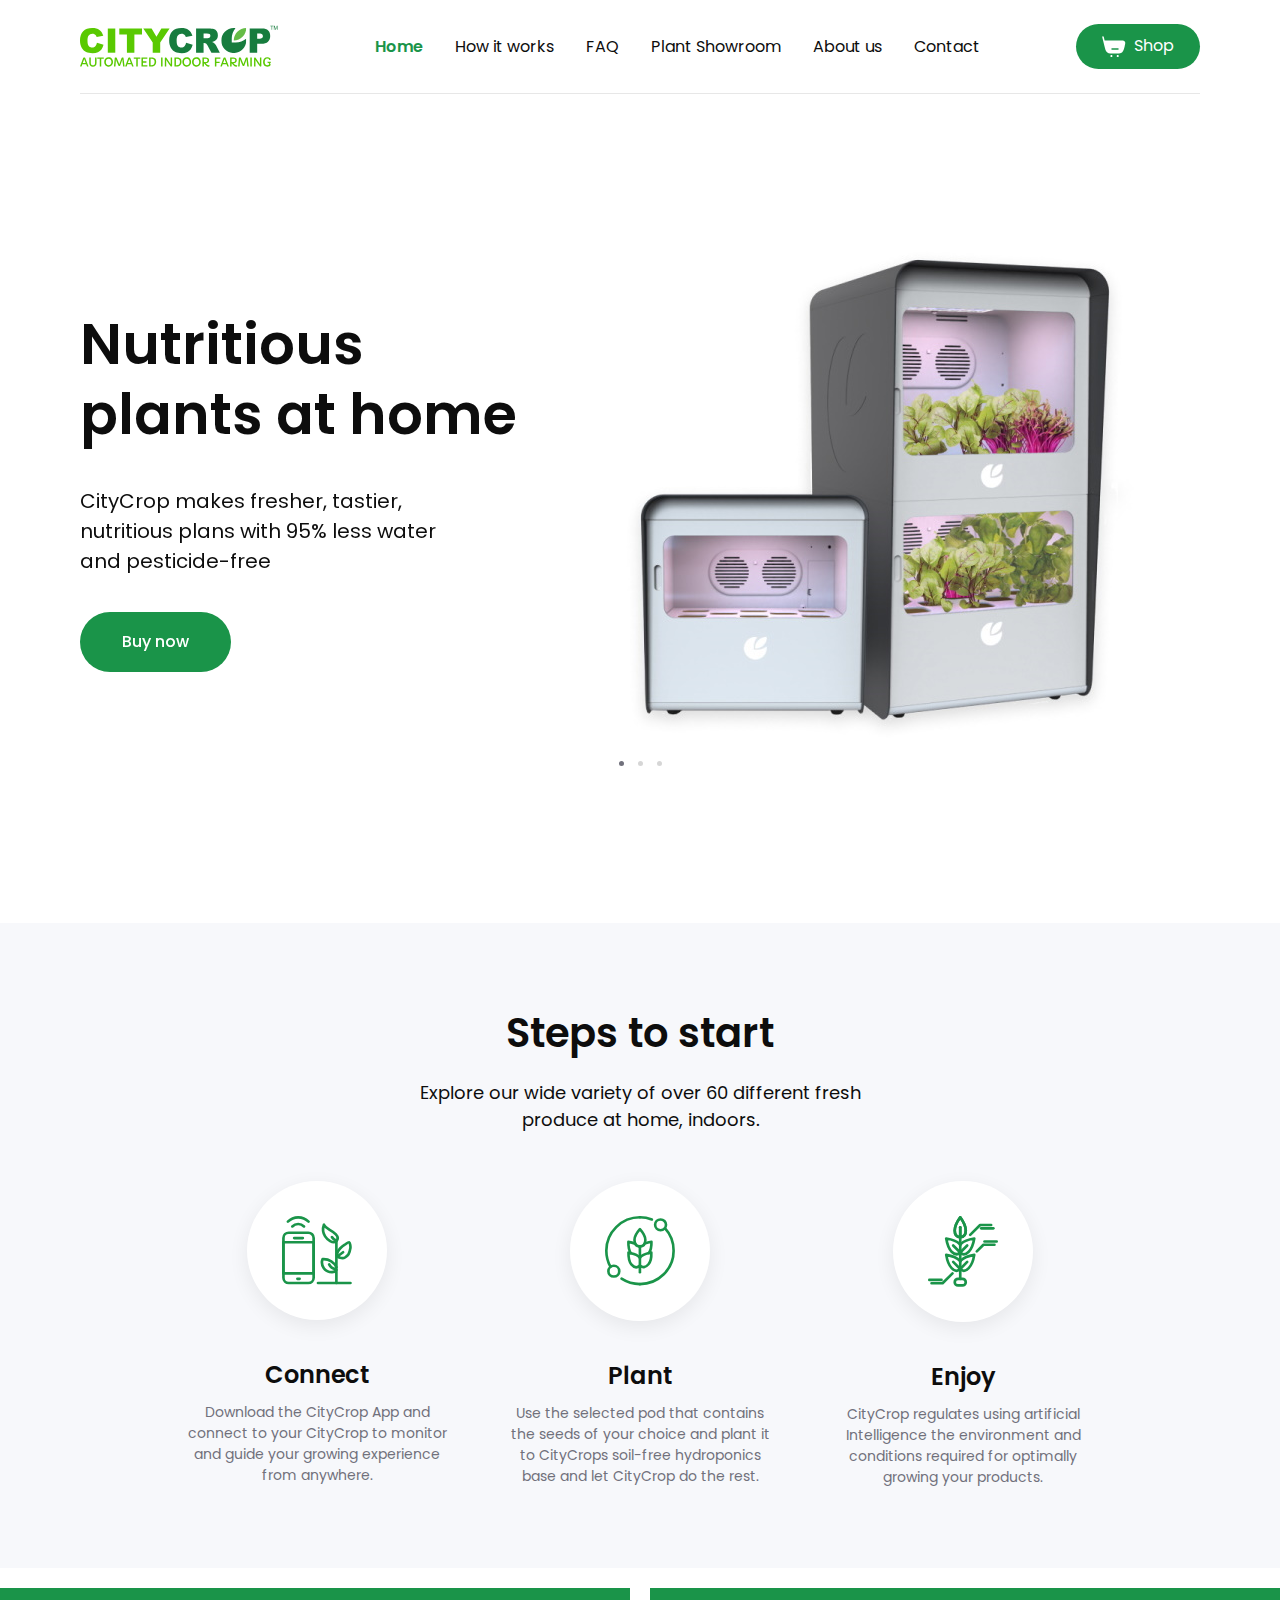
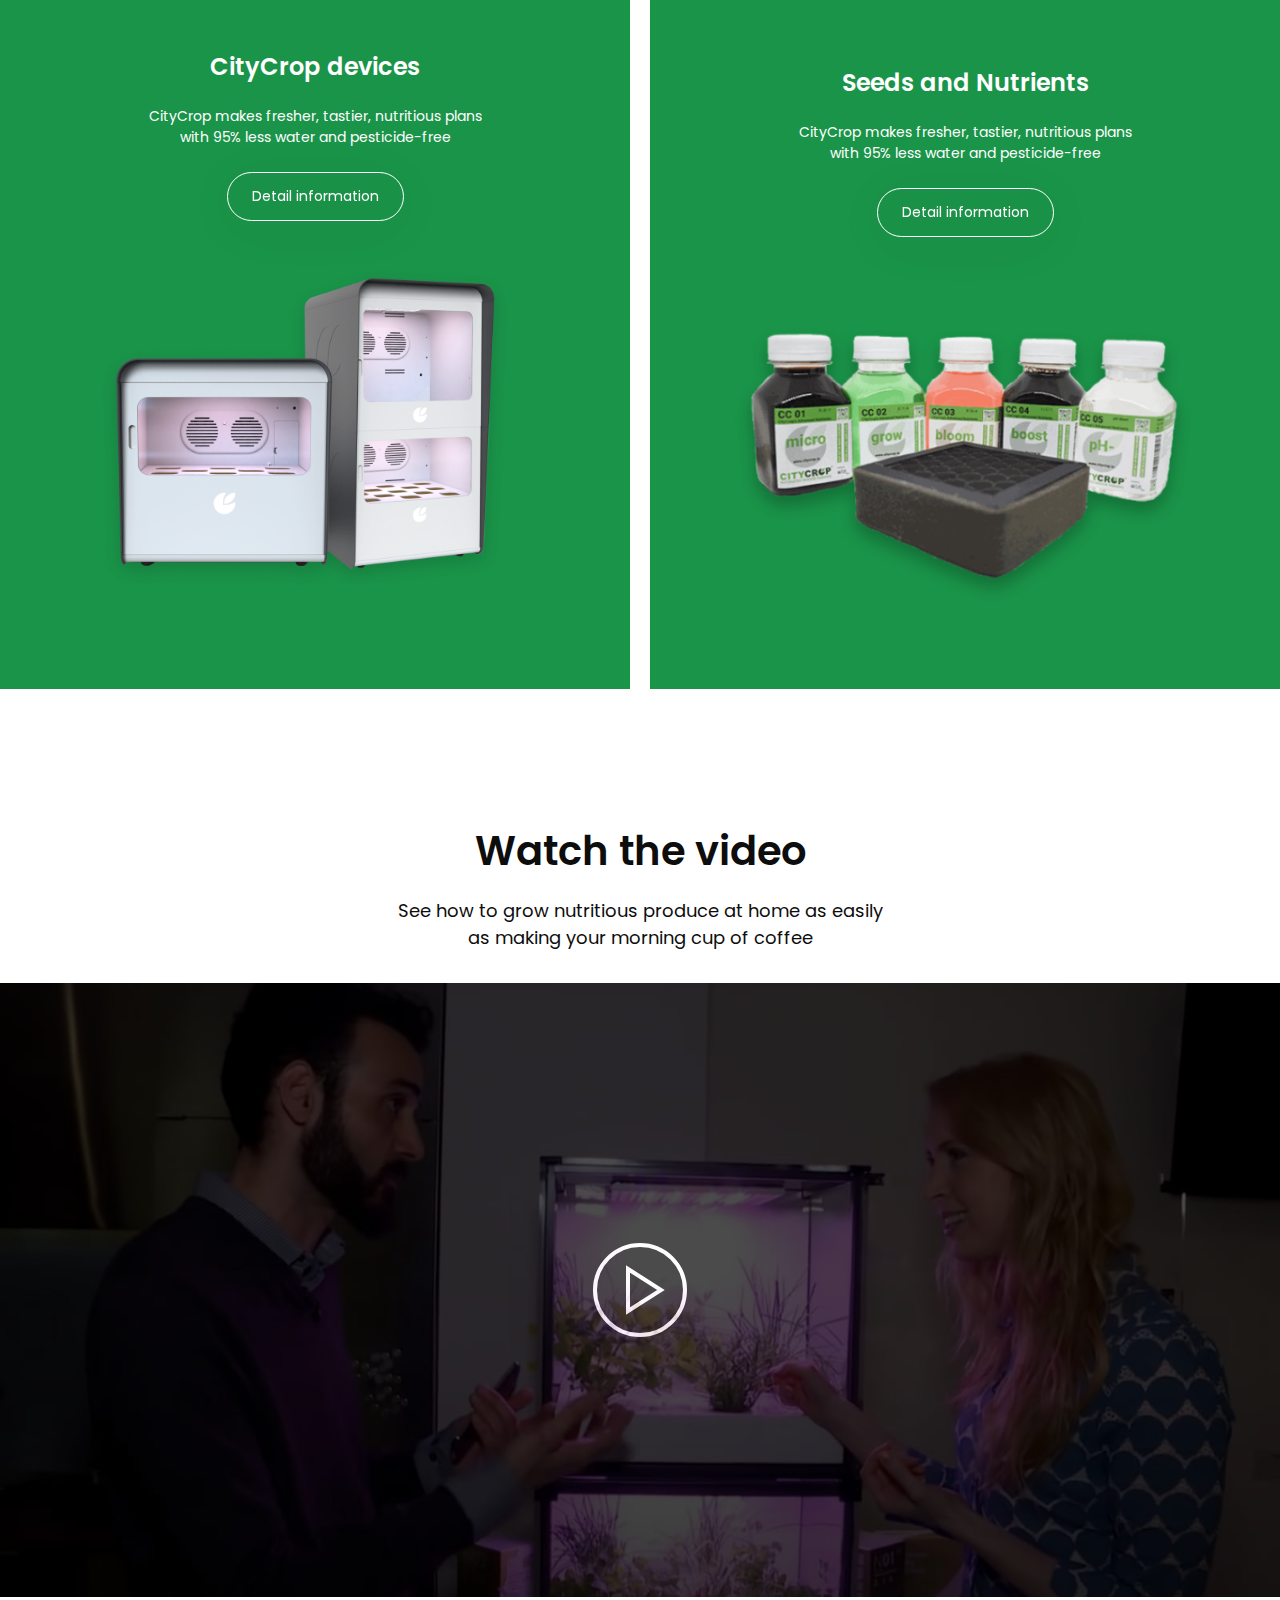
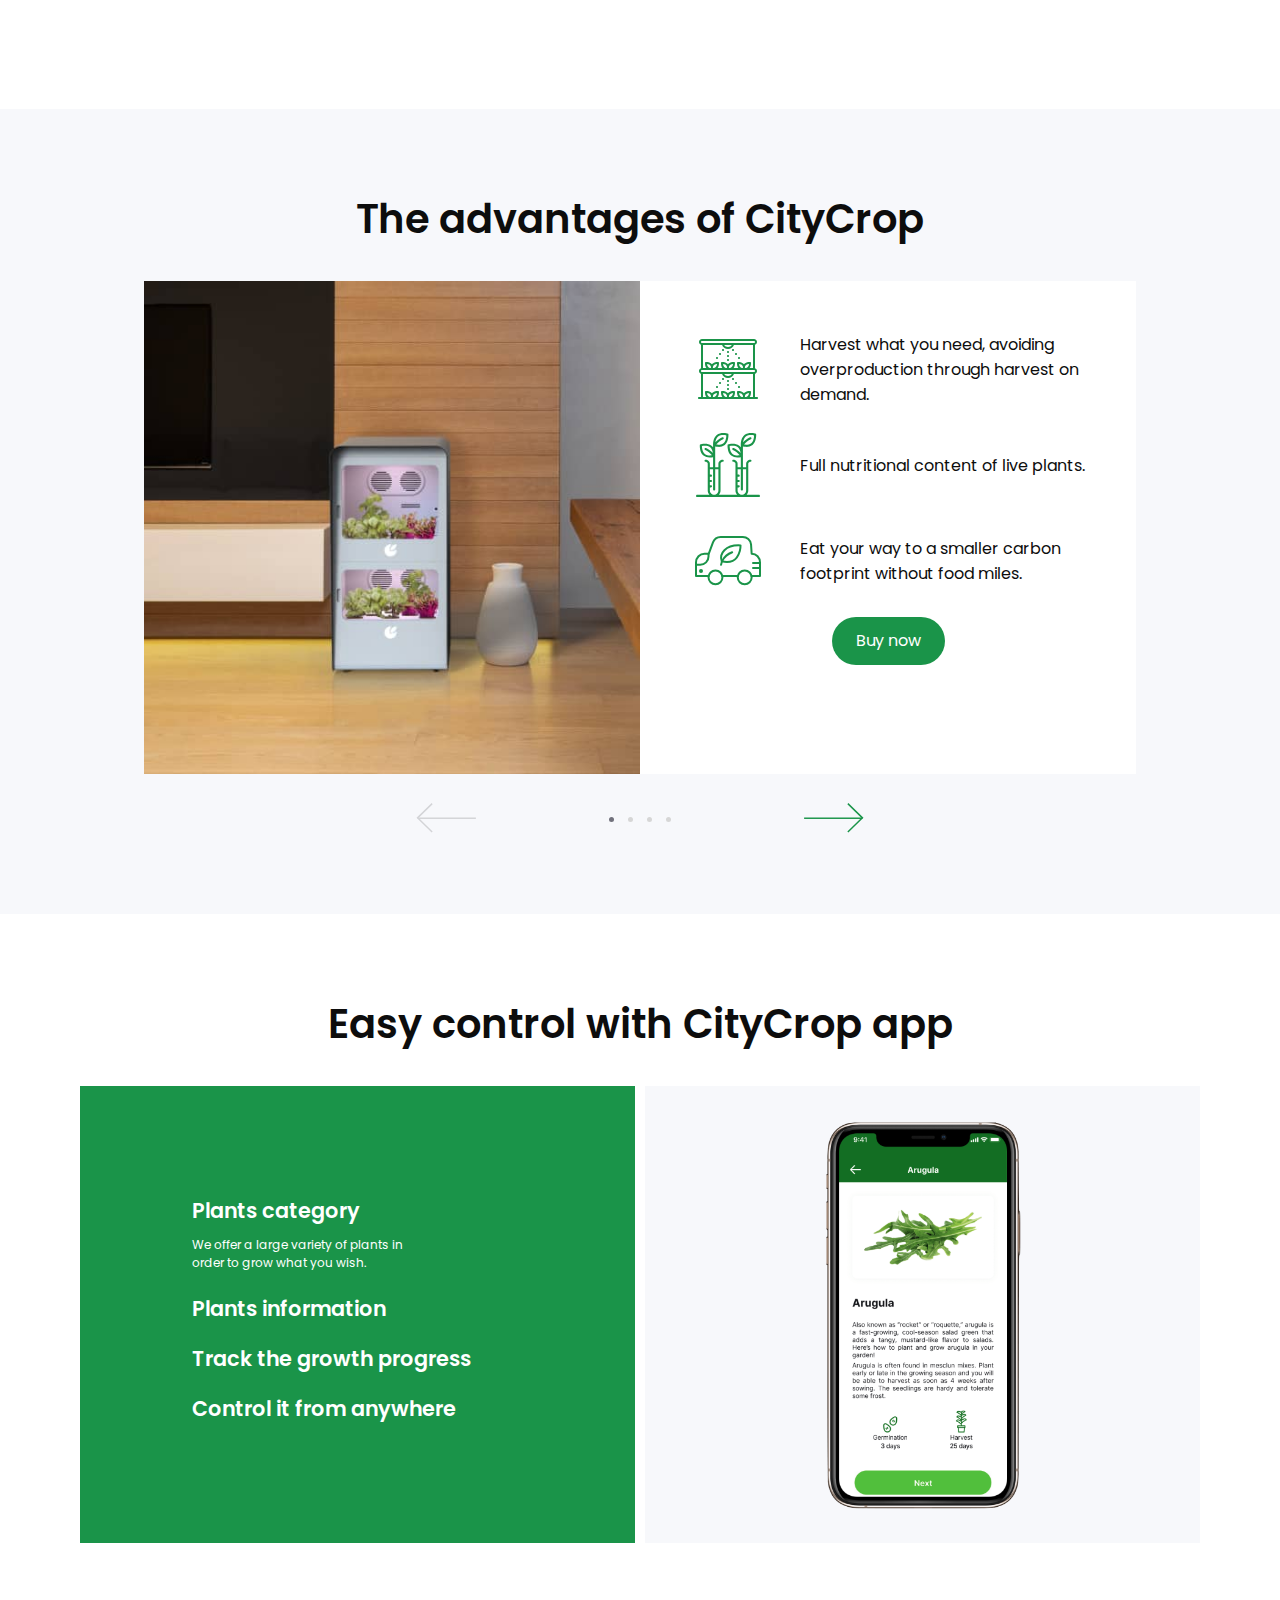
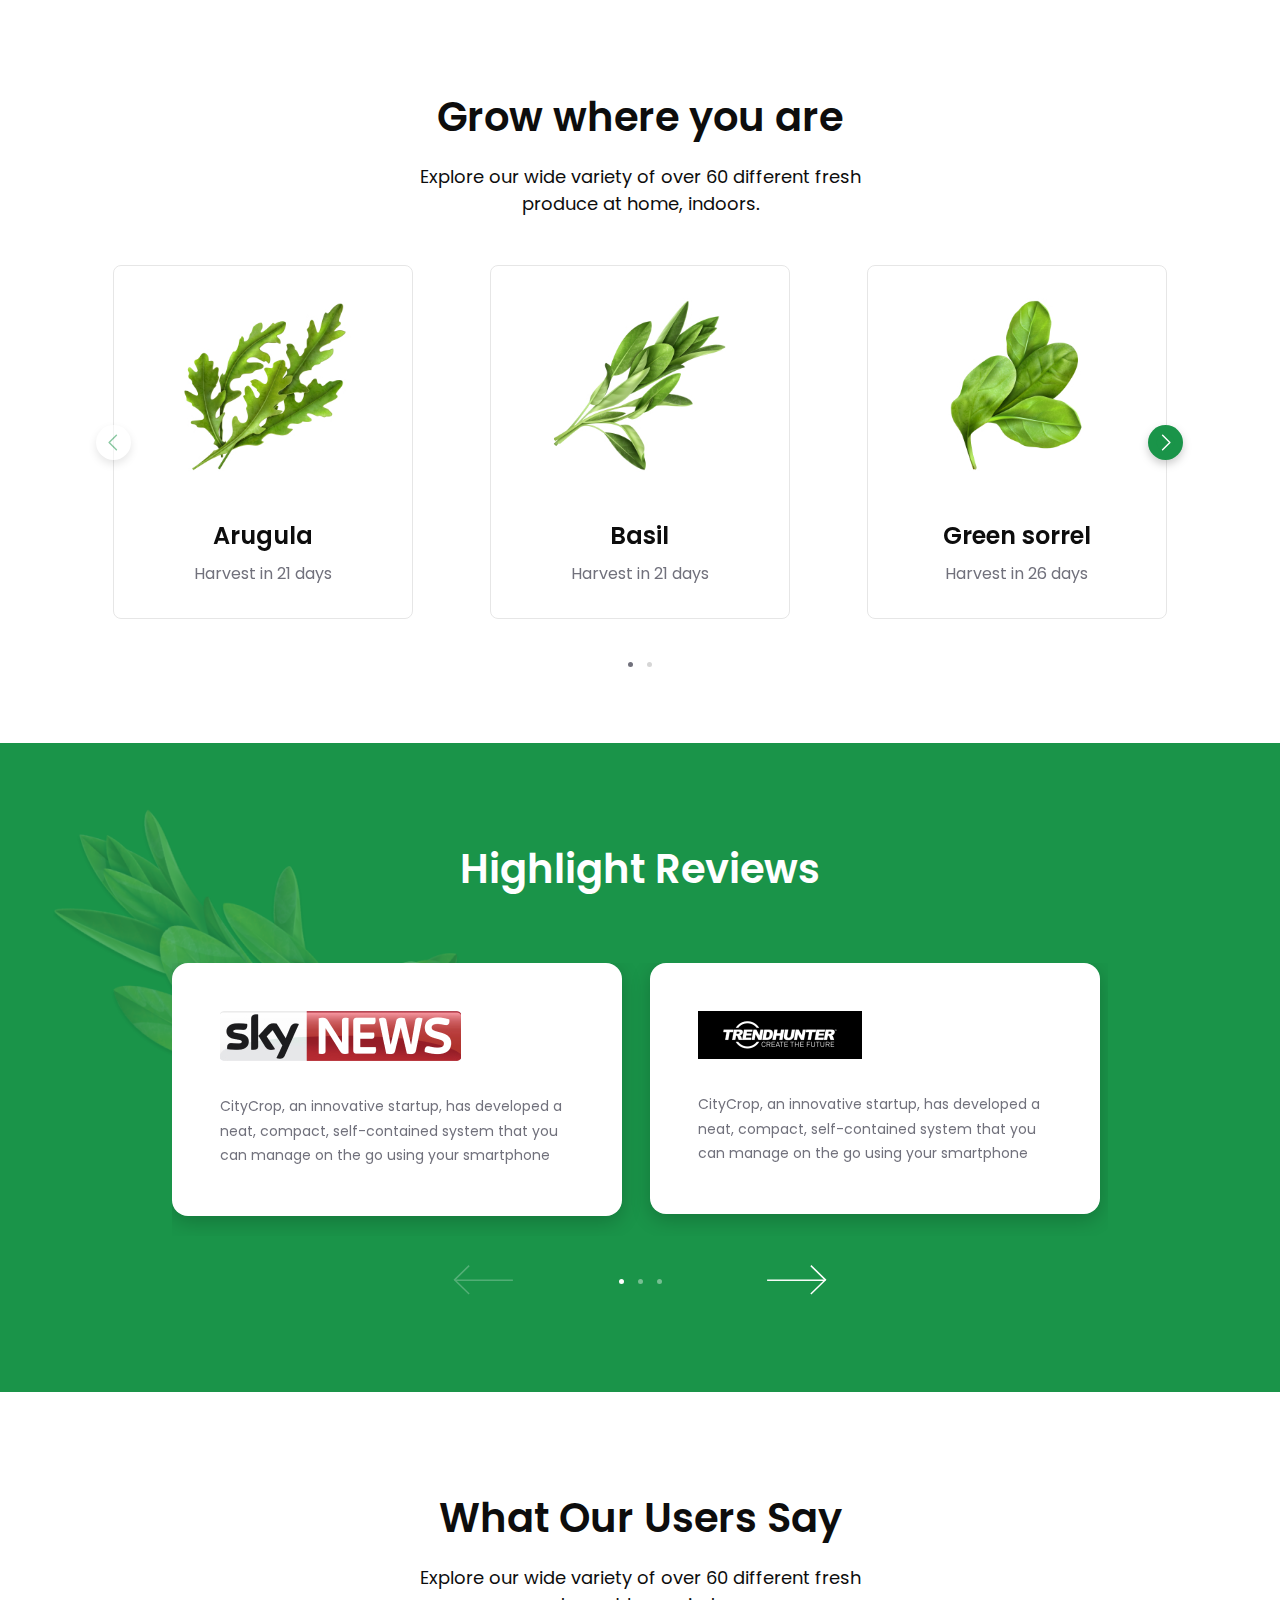
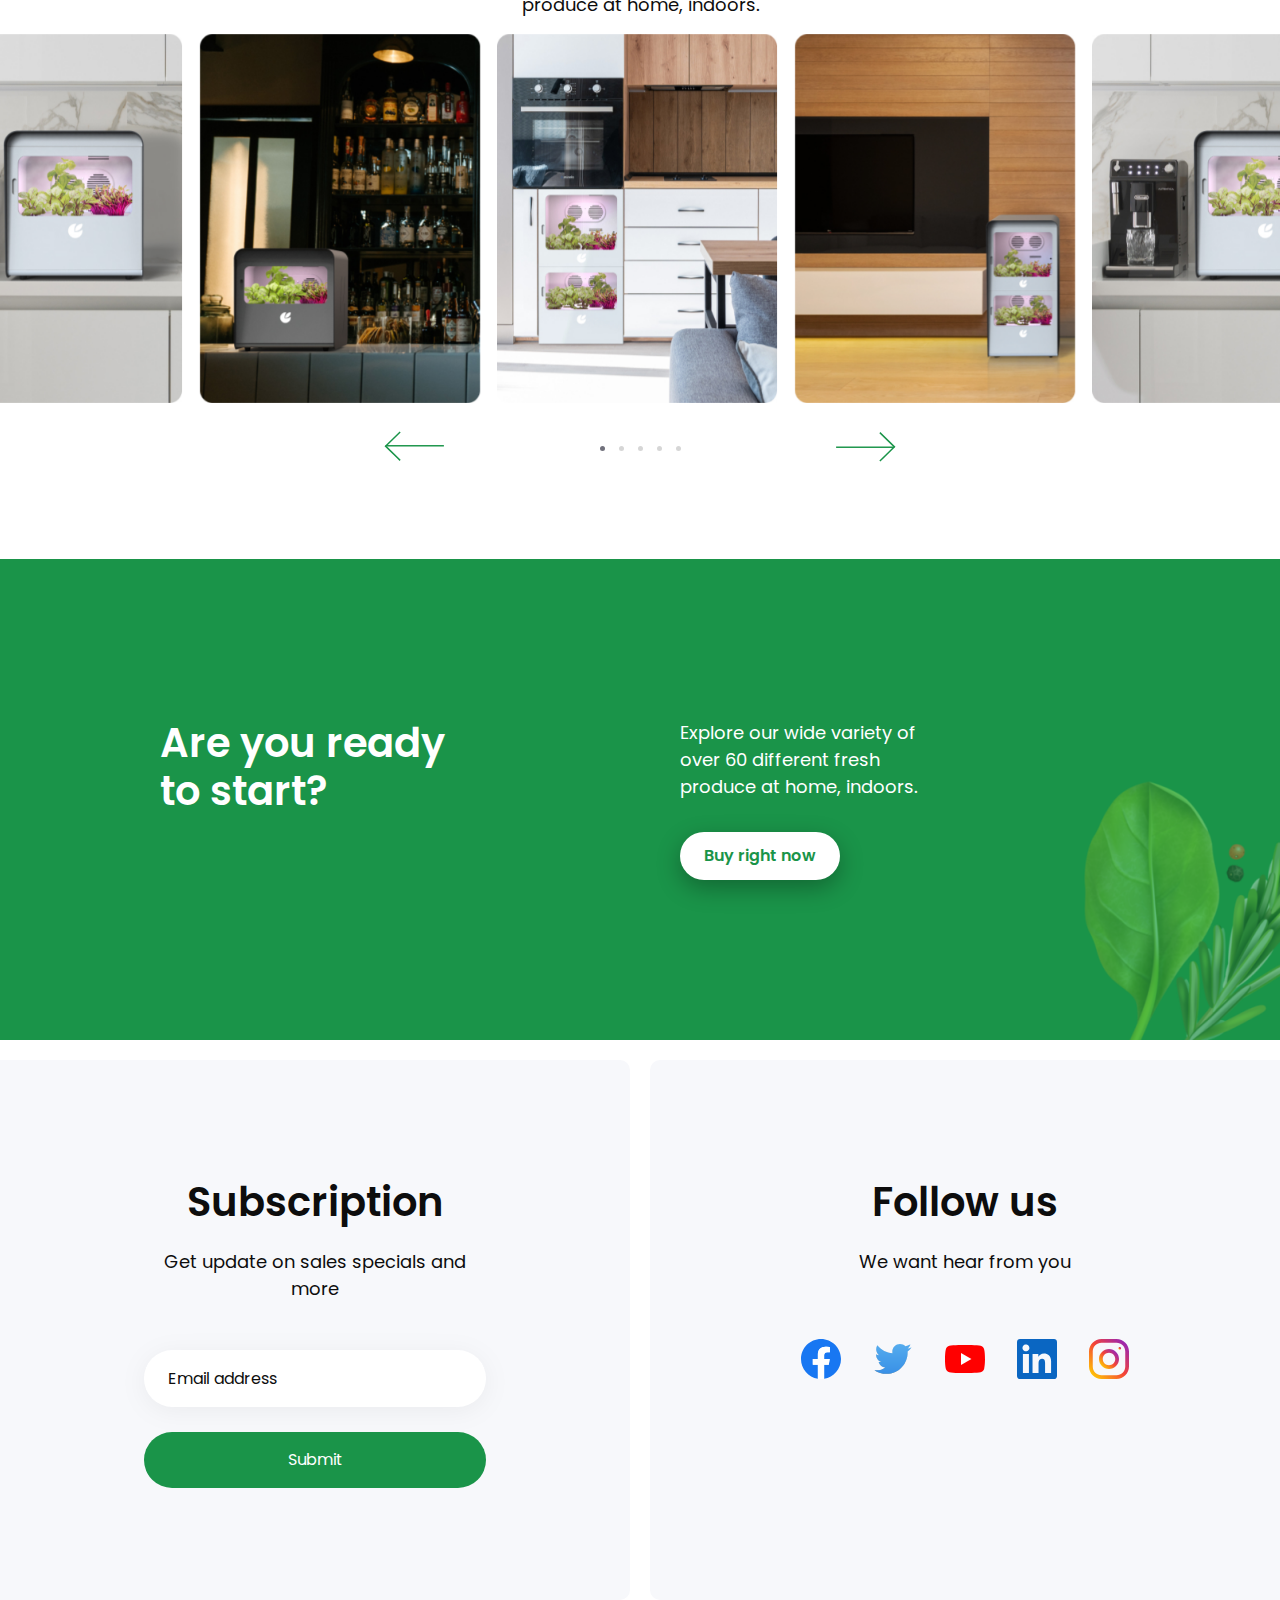
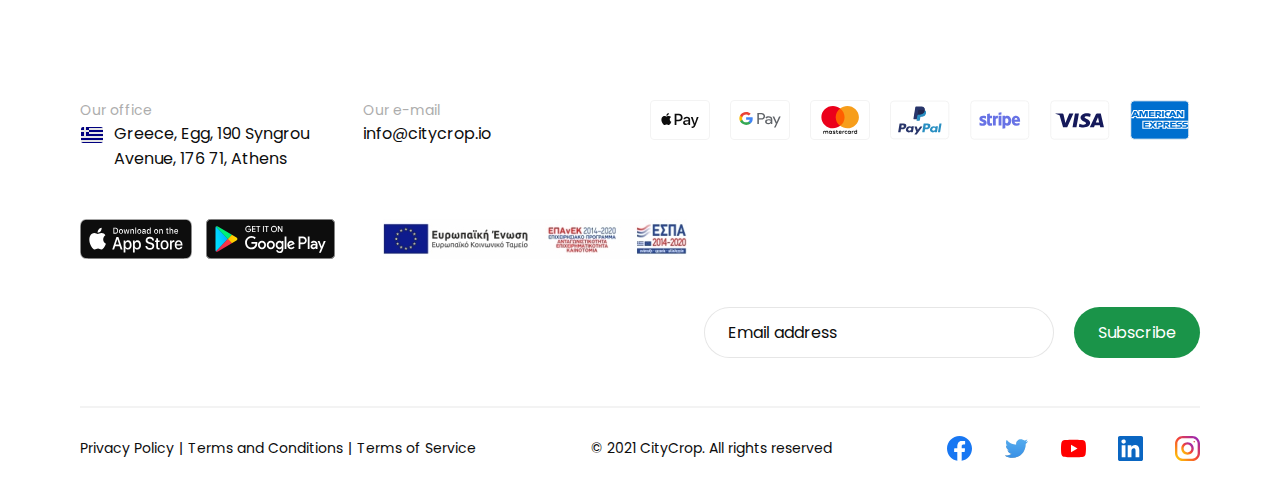
==== index.html @ 3ae790ee "Completed" ====
<!DOCTYPE html>
<html lang="en">
  <head>
    <meta charset="UTF-8" />
    <meta http-equiv="X-UA-Compatible" content="IE=edge" />
    <meta name="viewport" content="width=device-width, initial-scale=1.0" />
    <title>CityCrop</title>
    <!-- Fonts -->
    <link rel="preconnect" href="https://fonts.googleapis.com" />
    <link rel="preconnect" href="https://fonts.gstatic.com" crossorigin />
    <link href="https://fonts.googleapis.com/css2?family=Poppins:wght@400;500;600&display=swap" rel="stylesheet" />

    <!-- Stylesheets-->
    <link rel="stylesheet" href="./css/global.css" />
    <link rel="stylesheet" href="./css/index.css" />

    <!-- Slider styles -->
    <link rel="stylesheet" href="./vendors/owlcarousel/owl.carousel.min.css" />
    <link rel="stylesheet" href="./vendors/owlcarousel/owl.theme.default.css" />
  </head>
  <body>
    <header class="header">
      <div class="container">
        <nav class="navbar">
          <a href="#" class="nav-logo"><img src="./images/logo.svg" alt="City Crop logo" /></a>
          <ul class="nav-menu">
            <li class="nav-item">
              <a href="#" class="nav-link active">Home</a>
            </li>
            <li class="nav-item">
              <a href="#" class="nav-link">How it works</a>
            </li>
            <li class="nav-item">
              <a href="./pages/faq.html" class="nav-link">FAQ</a>
            </li>
            <li class="nav-item">
              <a href="#" class="nav-link">Plant Showroom</a>
            </li>
            <li class="nav-item">
              <a href="./pages/about.html" class="nav-link">About us</a>
            </li>
            <li class="nav-item">
              <a href="./pages/contact.html" class="nav-link">Contact</a>
            </li>
          </ul>
          <a href="./pages/shop.html" class="btn btn--sm btn--primary shopping__button">
            <span><img src="./images/cart.svg" alt="" /></span>
            <span>Shop</span>
          </a>
          <a href="./pages/shop.html" class="shop-btn--mobile"><img src="./images/buy.svg" alt="" /></a>
          <div class="hamburger">
            <span class="bar"></span>
            <span class="bar"></span>
            <span class="bar"></span>
          </div>
        </nav>
      </div>
    </header>
    <main>
      <section class="hero">
        <div class="container">
          <div class="owl-carousel owl-theme" id="hero_slider">
            <div class="item">
              <div class="hero__section">
                <div class="hero__content">
                  <h1>
                    Nutritious <br />
                    plants at home
                  </h1>
                  <p>CityCrop makes fresher, tastier, nutritious plans with 95% less water and pesticide-free</p>
                  <a href="./pages/shop.html" class="btn btn--primary btn--lg">Buy now</a>
                </div>
                <div class="hero__img"><img src="./images/hero.jpg" alt="" /></div>
              </div>
            </div>

            <div class="item">
              <div class="hero__section">
                <div class="hero__content">
                  <h1>
                    Nutritious <br />
                    plants at home
                  </h1>
                  <p>CityCrop makes fresher, tastier, nutritious plans with 95% less water and pesticide-free</p>
                  <a href="./pages/shop.html" class="btn btn--primary btn--lg">Buy now</a>
                </div>
                <div class="hero__img">
                  <img src="./images/hero.jpg" alt="" />
                </div>
              </div>
            </div>

            <div class="item">
              <div class="hero__section">
                <div class="hero__content">
                  <h1>
                    Nutritious <br />
                    plants at home
                  </h1>
                  <p>CityCrop makes fresher, tastier, nutritious plans with 95% less water and pesticide-free</p>
                  <a href="./pages/shop.html" class="btn btn--primary btn--lg">Buy now</a>
                </div>
                <div class="hero__img">
                  <img src="./images/hero.jpg" alt="" />
                </div>
              </div>
            </div>
          </div>
        </div>
      </section>
      <section class="steps">
        <div class="container">
          <h2>Steps to start</h2>
          <p class="subhead">Explore our wide variety of over 60 different fresh produce at home, indoors.</p>
          <div class="steps__cards">
            <div class="step__card">
              <div class="card__img">
                <img src="./images/connect.svg" alt="" />
              </div>
              <div>
                <h3>Connect</h3>
                <p>Download the CityCrop App and connect to your CityCrop to monitor and guide your growing experience from anywhere.</p>
              </div>
            </div>
            <div class="step__card">
              <div class="card__img">
                <img src="./images/plant.svg" alt="" />
              </div>
              <div>
                <h3>Plant</h3>
                <p>Use the selected pod that contains the seeds of your choice and plant it to CityCrops soil-free hydroponics base and let CityCrop do the rest.</p>
              </div>
            </div>
            <div class="step__card">
              <div class="card__img">
                <img src="./images/enjoy.svg" alt="" />
              </div>
              <div>
                <h3>Enjoy</h3>
                <p>CityCrop regulates using artificial Intelligence the environment and conditions required for optimally growing your products.</p>
              </div>
            </div>
          </div>
        </div>
      </section>
      <section class="products">
        <div class="products__devices">
          <h3>CityCrop devices</h3>
          <p>CityCrop makes fresher, tastier, nutritious plans with 95% less water and pesticide-free</p>
          <a href="#" class="info__btn">Detail information</a>
          <div>
            <img src="./images/devices.png" alt="" />
          </div>
        </div>
        <div class="products__seeds">
          <h3>Seeds and Nutrients</h3>
          <p>CityCrop makes fresher, tastier, nutritious plans with 95% less water and pesticide-free</p>
          <a href="#" class="info__btn">Detail information</a>
          <div>
            <img src="./images/seeds_neutrients.png" alt="" />
          </div>
        </div>
      </section>
      <section class="video__section">
        <div class="container">
          <h2>Watch the video</h2>
          <p class="subhead">See how to grow nutritious produce at home as easily as making your morning cup of coffee</p>
        </div>
        <div class="video__wrapper">
          <div id="video-overlay">
            <img src="./images/btn-play.svg" alt="" />
          </div>
          <video id="video" preload="none" poster="./images/video_overlay.jpg">
            <source src="./videos/City-Crops.mp4" type="video/mp4" />
            Your browser does not support the video tag.
          </video>
        </div>
      </section>
      <section class="advantages">
        <div class="container">
          <h2>The advantages of CityCrop</h2>
          <div class="owl-carousel owl-theme">
            <div class="item">
              <div class="advantages__slide">
                <div class="advantages__img">
                  <img src="./images/advantages-1.jpg" alt="" />
                </div>
                <div class="advantages__content">
                  <ul class="advantages__list">
                    <li>
                      <img src="./images/sprinklers 1.svg" alt="" />
                      <p>Harvest what you need, avoiding overproduction through harvest on demand.</p>
                    </li>
                    <li>
                      <img src="./images/test-tubes-1.svg" alt="" />
                      <p>Full nutritional content of live plants.</p>
                    </li>
                    <li>
                      <img src="./images/miles.svg" alt="" />
                      <p>Eat your way to a smaller carbon footprint without food miles.</p>
                    </li>
                    <li>
                      <a href="./pages/shop.html" class="btn buynow__btn">Buy now</a>
                    </li>
                  </ul>
                </div>
              </div>
            </div>
            <div class="item">
              <div class="advantages__slide">
                <div class="advantages__img">
                  <img src="./images/advantages-2.jpg" alt="" />
                </div>
                <div class="advantages__content">
                  <ul class="advantages__list">
                    <li>
                      <img src="./images/sprinklers 1.svg" alt="" />
                      <p>Harvest what you need, avoiding overproduction through harvest on demand.</p>
                    </li>
                    <li>
                      <img src="./images/test-tubes-1.svg" alt="" />
                      <p>Full nutritional content of live plants.</p>
                    </li>
                    <li>
                      <img src="./images/miles.svg" alt="" />
                      <p>Eat your way to a smaller carbon footprint without food miles.</p>
                    </li>
                    <li>
                      <a href="./pages/shop.html" class="btn buynow__btn">Buy now</a>
                    </li>
                  </ul>
                </div>
              </div>
            </div>
            <div class="item">
              <div class="advantages__slide">
                <div class="advantages__img">
                  <img src="./images/advantages-1.jpg" alt="" />
                </div>
                <div class="advantages__content">
                  <ul class="advantages__list">
                    <li>
                      <img src="./images/sprinklers 1.svg" alt="" />
                      <p>Harvest what you need, avoiding overproduction through harvest on demand.</p>
                    </li>
                    <li>
                      <img src="./images/test-tubes-1.svg" alt="" />
                      <p>Full nutritional content of live plants.</p>
                    </li>
                    <li>
                      <img src="./images/miles.svg" alt="" />
                      <p>Eat your way to a smaller carbon footprint without food miles.</p>
                    </li>
                    <li>
                      <a href="./pages/shop.html" class="btn buynow__btn">Buy now</a>
                    </li>
                  </ul>
                </div>
              </div>
            </div>
            <div class="item">
              <div class="advantages__slide">
                <div class="advantages__img">
                  <img src="./images/advantages-2.jpg" alt="" />
                </div>
                <div class="advantages__content">
                  <ul class="advantages__list">
                    <li>
                      <img src="./images/sprinklers 1.svg" alt="" />
                      <p>Harvest what you need, avoiding overproduction through harvest on demand.</p>
                    </li>
                    <li>
                      <img src="./images/test-tubes-1.svg" alt="" />
                      <p>Full nutritional content of live plants.</p>
                    </li>
                    <li>
                      <img src="./images/miles.svg" alt="" />
                      <p>Eat your way to a smaller carbon footprint without food miles.</p>
                    </li>
                    <li>
                      <a href="./pages/shop.html" class="btn buynow__btn">Buy now</a>
                    </li>
                  </ul>
                </div>
              </div>
            </div>
          </div>
        </div>
      </section>
      <section class="easy__control">
        <div class="container">
          <h2>Easy control with CityCrop app</h2>
          <div class="row">
            <div class="col-6 app__content">
              <div>
                <h3>Plants category</h3>
                <p>
                  We offer a large variety of plants in <br />
                  order to grow what you wish.
                </p>
              </div>
              <div>
                <h3>Plants information</h3>
              </div>
              <div>
                <h3>Track the growth progress</h3>
              </div>
              <div>
                <h3>Control it from anywhere</h3>
              </div>
            </div>
            <div class="col-6 app__visual">
              <img src="./images/Plant_information-1.png" alt="" width="200" />
            </div>
          </div>
        </div>
      </section>
      <section class="grow">
        <div class="container">
          <h2>Grow where you are​</h2>
          <p class="subhead">Explore our wide variety of over 60 different fresh produce at home, indoors.</p>
          <div class="owl-carousel owl-theme" id="grow-slider">
            <div class="item">
              <div class="grow__card">
                <div class="card__img">
                  <img src="./images/Arugula.jpg" alt="" width="175" height="175" />
                </div>
                <h3>Arugula</h3>
                <p>Harvest in 21 days</p>
              </div>
            </div>
            <div class="item">
              <div class="grow__card">
                <div class="card__img">
                  <img src="./images/Basil.jpg" alt="" width="175" height="175" />
                </div>
                <h3>Basil</h3>
                <p>Harvest in 21 days</p>
              </div>
            </div>
            <div class="item">
              <div class="grow__card">
                <div class="card__img">
                  <img src="./images/Green-sorrel.jpg" alt="" width="175" height="175" />
                </div>
                <h3>Green sorrel</h3>
                <p>Harvest in 26 days</p>
              </div>
            </div>

            <div class="item">
              <div class="grow__card">
                <div class="card__img">
                  <img src="./images/Arugula.jpg" alt="" width="175" height="175" />
                </div>
                <h3>Arugula</h3>
                <p>Harvest in 21 days</p>
              </div>
            </div>
            <div class="item">
              <div class="grow__card">
                <div class="card__img">
                  <img src="./images/Basil.jpg" alt="" width="175" height="175" />
                </div>
                <h3>Basil</h3>
                <p>Harvest in 21 days</p>
              </div>
            </div>
            <div class="item">
              <div class="grow__card">
                <div class="card__img">
                  <img src="./images/Green-sorrel.jpg" alt="" width="175" height="175" />
                </div>
                <h3>Green sorrel</h3>
                <p>Harvest in 26 days</p>
              </div>
            </div>
          </div>
        </div>
      </section>
      <section class="highlight">
        <div class="container">
          <h2>Highlight Reviews</h2>
          <div class="owl-carousel owl-theme" id="highlight_slider">
            <div class="item">
              <div class="highlight__card">
                <img src="./images/skynews-logo.jpg" alt="" />
                <p>CityCrop, an innovative startup, has developed a neat, compact, self-contained system that you can manage on the go using your smartphone</p>
              </div>
            </div>
            <div class="item">
              <div class="highlight__card">
                <img src="./images/trendhunter-logo.jpg" alt="" />
                <p>CityCrop, an innovative startup, has developed a neat, compact, self-contained system that you can manage on the go using your smartphone</p>
              </div>
            </div>
            <div class="item">
              <div class="highlight__card">
                <img src="./images/skynews-logo.jpg" alt="" />
                <p>CityCrop, an innovative startup, has developed a neat, compact, self-contained system that you can manage on the go using your smartphone</p>
              </div>
            </div>
            <div class="item">
              <div class="highlight__card">
                <img src="./images/trendhunter-logo.jpg" alt="" />
                <p>CityCrop, an innovative startup, has developed a neat, compact, self-contained system that you can manage on the go using your smartphone</p>
              </div>
            </div>
            <div class="item">
              <div class="highlight__card">
                <img src="./images/skynews-logo.jpg" alt="" />
                <p>CityCrop, an innovative startup, has developed a neat, compact, self-contained system that you can manage on the go using your smartphone</p>
              </div>
            </div>
            <div class="item">
              <div class="highlight__card">
                <img src="./images/trendhunter-logo.jpg" alt="" />
                <p>CityCrop, an innovative startup, has developed a neat, compact, self-contained system that you can manage on the go using your smartphone</p>
              </div>
            </div>
          </div>
        </div>
      </section>
      <section class="reviews">
        <h2>What Our Users Say</h2>
        <p class="subhead">Explore our wide variety of over 60 different fresh produce at home, indoors.</p>
        <div class="review__cards">
          <div class="owl-carousel owl-theme" id="review-slider">
            <div class="item">
              <div class="review__card">
                <img src="./images/review-1.jpg" alt="" class="review__image" />
                <div class="review__overlay">
                  <div class="review__text">CityCrop, an innovative startup, has developed a neat, compact, self-contained system that you can manage on the go using your smartphone</div>
                </div>
              </div>
            </div>
            <div class="item">
              <div class="review__card">
                <img src="./images/review-2.jpg" alt="" class="review__image" />
                <div class="review__overlay">
                  <div class="review__text">CityCrop, an innovative startup, has developed a neat, compact, self-contained system that you can manage on the go using your smartphone</div>
                </div>
              </div>
            </div>
            <div class="item">
              <div class="review__card">
                <img src="./images/review-3.jpg" alt="" class="review__image" />
                <div class="review__overlay">
                  <div class="review__text">CityCrop, an innovative startup, has developed a neat, compact, self-contained system that you can manage on the go using your smartphone</div>
                </div>
              </div>
            </div>
            <div class="item">
              <div class="review__card">
                <img src="./images/review-4.jpg" alt="" class="review__image" />
                <div class="review__overlay">
                  <div class="review__text">CityCrop, an innovative startup, has developed a neat, compact, self-contained system that you can manage on the go using your smartphone</div>
                </div>
              </div>
            </div>
            <div class="item">
              <div class="review__card">
                <img src="./images/review-5.jpg" alt="" class="review__image" />
                <div class="review__overlay">
                  <div class="review__text">CityCrop, an innovative startup, has developed a neat, compact, self-contained system that you can manage on the go using your smartphone</div>
                </div>
              </div>
            </div>
          </div>
        </div>
      </section>
      <section class="footer__banner">
        <div class="container">
          <div class="row">
            <div class="col">
              <h2>
                Are you ready <br />
                to start?
              </h2>
            </div>
            <div class="col">
              <p>Explore our wide variety of over 60 different fresh produce at home, indoors.</p>
              <a href="./pages/shop.html" class="btn btn--secondary buy-now">Buy right now</a>
            </div>
          </div>
        </div>
      </section>
      <section class="subscription">
        <div class="row">
          <div class="col-6">
            <h2>Subscription</h2>
            <p class="subhead">Get update on sales specials and more</p>
            <div>
              <form class="subscription__form">
                <div class="input__wrapper">
                  <input name="Email" type="text" id="email" class="form__input" autocomplete="off" placeholder=" " />
                  <label for="email" class="form__label">Email address</label>
                </div>
                <br />
                <button type="submit" class="btn" aria-label="Submit">Submit</button>
              </form>
            </div>
          </div>
          <div class="col-6">
            <h2>Follow us</h2>
            <p class="subhead">We want hear from you</p>
            <ul class="social-nav">
              <li>
                <a href="#" target="_blank" title="Facebook" rel="nofollow"><img src="./images/facebook.svg" alt="" /></a>
              </li>
              <li>
                <a href="#" target="_blank" title="Twitter" rel="nofollow"><img src="./images/twitter.svg" alt="" /></a>
              </li>
              <li>
                <a href="#" target="_blank" title="Youtube" rel="nofollow"><img src="./images/youtube.svg" alt="" /></a>
              </li>
              <li>
                <a href="#" target="_blank" title="Linkedin" rel="nofollow"><img src="./images/linkedin.svg" alt="" /></a>
              </li>
              <li>
                <a href="#" target="_blank" title="Instagram" rel="nofollow"><img src="./images/instagram.svg" alt="" /></a>
              </li>
            </ul>
          </div>
        </div>
      </section>
    </main>
    <footer class="footer">
      <div class="container">
        <div class="address-payment">
          <div class="flex gap-1">
            <div class="office__address">
              <p class="footer_title">Our office</p>
              <div class="address">
                <span><img src="./images/Greece.svg" alt="" /></span>
                <p>Greece, Egg, 190 Syngrou Avenue, 176 71, Athens</p>
              </div>
            </div>
            <div class="email__address">
              <p class="footer_title">Our e-mail</p>
              <p>info@citycrop.io</p>
            </div>
          </div>
          <div class="payment__methods">
            <img src="./images/ApplePay.svg" alt="" width="60" height="40" />
            <img src="./images/GooglePay.svg" alt="" width="60" height="40" />
            <img src="./images/Mastercard-Full.svg" alt="" width="60" height="40" />
            <img src="./images/Paypal.svg" alt="" width="60" height="40" />
            <img src="./images/Stripe.svg" alt="" width="60" height="40" />
            <img src="./images/Visa-Classic.svg" alt="" width="60" height="40" />
            <img src="./images/Amex.svg" alt="" width="60" height="40" />
          </div>
        </div>
        <div class="footer__row--2">
          <div class="badges">
            <a href="#"><img src="./images/appstore-badge.svg" alt="" /></a>
            <a href="#"><img src="./images/google-store-badge.svg" alt="" /></a>
          </div>
          <div><img src="./images/cont.jpg" alt="" /></div>
          <div>
            <form class="footer__form">
              <div class="input__wrapper">
                <input name="Email" type="text" id="f-email" class="form__input" autocomplete="off" placeholder=" " />
                <label for="f-email" class="form__label">Email address</label>
              </div>

              <button type="submit" class="btn" aria-label="Subscribe">Subscribe</button>
            </form>
          </div>
        </div>
        <div class="footer__row--end">
          <div class="links"><a href="#">Privacy Policy</a><span>|</span><a href="#">Terms and Conditions</a><span>|</span><a href="#">Terms of Service</a></div>
          <div><p>© 2021 CityCrop. All rights reserved</p></div>
          <div>
            <ul class="social-nav">
              <li>
                <a href="#" target="_blank" title="Facebook" rel="nofollow"><img src="./images/facebook.svg" alt="" /></a>
              </li>
              <li>
                <a href="#" target="_blank" title="Twitter" rel="nofollow"><img src="./images/twitter.svg" alt="" /></a>
              </li>
              <li>
                <a href="#" target="_blank" title="Youtube" rel="nofollow"><img src="./images/youtube.svg" alt="" /></a>
              </li>
              <li>
                <a href="#" target="_blank" title="Linkedin" rel="nofollow"><img src="./images/linkedin.svg" alt="" /></a>
              </li>
              <li>
                <a href="#" target="_blank" title="Instagram" rel="nofollow"><img src="./images/instagram.svg" alt="" /></a>
              </li>
            </ul>
          </div>
        </div>
      </div>
    </footer>

    <script src="./vendors/jquery.min.js"></script>
    <script src="./js/main.js"></script>
    <script src="./js/index.js"></script>
    <script src="./vendors/owlcarousel/owl.carousel.min.js"></script>
  </body>
</html>
---- css/global.css ----
:root {
  --black: #0d0d0d;
  --white: #ffffff;
  --grey: #71717c;
  --lightGrey: #f7f8fb;
  --green: #1a9449;
}

html {
  box-sizing: border-box;
  overflow-x: hidden;
}
*,
*::before,
*::after {
  box-sizing: inherit;
}
body {
  margin: 0 auto;
  padding: 0;
  font-family: "Poppins", sans-serif;
  color: var(--black);
  background: var(--white);
  max-width: 1600px;
}

div,
span,
li,
h1,
h2,
h3,
h4,
h5,
h6,
p,
a,
button {
  font-family: "Poppins", sans-serif;
}
input,
textarea,
button,
select,
a {
  -webkit-tap-highlight-color: transparent;
}
h1 {
  font-size: 3.5rem;
  line-height: 1.25;
  color: var(--black);
  font-weight: 600;
  margin: 0;
}
h2 {
  font-size: 2.5rem;
  line-height: 1.5;
  text-align: center;
  font-weight: 600;
  margin: 0;
}
h3 {
  font-size: 1.5rem;
  line-height: 1.25;
  text-align: center;
  font-weight: 600;
  margin: 0;
}

a {
  text-decoration: none;
  color: inherit;
}
a:hover {
  text-decoration: none;
  color: inherit;
}

.btn {
  display: inline-block;
  border: none;
  padding: 12px 24px;
  margin: 0;
  text-decoration: none;
  background: var(--green);
  color: var(--white);
  font-size: 1rem;
  line-height: 1.5;
  cursor: pointer;
  text-align: center;
  border-radius: 62px;
}
.btn:hover {
  color: var(--white);
  background: linear-gradient(180deg, #066b2d 0%, #1a9449 100%);
}
.btn:active {
  background: linear-gradient(180deg, #0d7b38 0%, #15ae4d 100%);
}

button:hover,
button:focus {
  outline: 0;
}

.btn--lg {
  padding: 18px 42px;
  font-size: 1rem;
  font-weight: 500;
}

.btn--sm {
  padding: 10px 26px;
  font-size: 14px;
}
.btn--primary {
  font-size: 1rem;
}
.btn--primary:hover {
  color: var(--white);
  background: linear-gradient(180deg, #066b2d 0%, #1a9449 100%);
}
.btn--primary:active {
  background: linear-gradient(180deg, #0d7b38 0%, #15ae4d 100%);
}
.btn--secondary {
  background-color: var(--white);
  color: var(--green);
  box-shadow: 0px 8px 24px rgba(0, 0, 0, 0.3);
}
.btn--secondary:hover {
  color: var(--green);
  background: #f3f3f3;
}
.btn--secondary:active {
  background: #e7e7e7;
}

ol,
ul {
  list-style: none;
  padding-left: 0;
  margin: 0;
}

img {
  vertical-align: middle;
}

.container {
  max-width: 1160px;
  margin: 0 auto;
  padding: 0 20px;
}

.subhead {
  font-size: 18px;
  text-align: center;
  max-width: 500px;
  margin: 1rem auto;
}
.row {
  display: flex;
}
.col {
  width: 100%;
}
.col-6 {
  width: 50%;
}
.col-3 {
  width: 25%;
}
.col-4 {
  width: 33.33%;
}
.flex {
  display: flex;
}
.gap-1 {
  gap: 1rem;
}

/* || Navbar styles*/

.navbar {
  display: flex;
  justify-content: space-between;
  align-items: center;
  padding: 1.5rem 0;
  border-bottom: 1px solid #e7e7e7;
}
.nav-logo img {
  height: 42px;
  width: 199px;
}

.hamburger {
  display: none;
}

.bar {
  display: block;
  width: 16px;
  height: 2px;
  -webkit-transition: all 0.3s ease-in-out;
  transition: all 0.3s ease-in-out;
  background-color: var(--black);
  border-radius: 1px;
  margin-bottom: 4px;
}
.bar:last-child {
  margin-bottom: 0;
}

.nav-menu {
  display: flex;
  justify-content: space-between;
  align-items: center;
  padding-left: 0;
  gap: 32px;
}

.nav-link {
  font-size: 1rem;
  font-weight: 400;
  color: var(--black);
}
.nav-link.active {
  font-weight: 600;
  color: var(--green);
}

.nav-link:hover {
  color: var(--green);
}

.shopping__button {
  display: flex;
  gap: 8px;
  align-items: center;
}
.shop-btn--mobile {
  display: none;
}

.footer {
  padding: 5rem 0 1rem;
}
.address-payment {
  display: flex;
  margin-bottom: 3rem;
  gap: 20px;
}
.address-payment p {
  margin: 0;
}

.footer_title {
  font-size: 14px;
  color: #adadad;
}

.office__address {
  flex: 1;
}
.office__address .address {
  display: flex;
  gap: 10px;
}
.email__address {
  flex: 1;
}
.payment__methods {
  display: flex;
  flex-wrap: wrap;
  gap: 20px;
}

.footer__row--2 {
  display: flex;
  align-items: center;
  gap: 3rem;
  margin-bottom: 3rem;
  flex-wrap: wrap;
}
.footer__row--2 > div:last-child {
  margin-left: auto;
}

.badges a {
  display: inline-block;
}
.badges a:first-child {
  margin-right: 10px;
}

/*Footer Form*/

.input__wrapper {
  position: relative;
}
.form__input {
  position: relative;
  top: 0;
  left: 0;
  width: 100%;
  border: none;
  border-radius: 0.5rem;
  font-family: inherit;
  font-size: inherit;
  color: white;
  outline: none;
  padding: 1rem 2rem;
  background: none;
  background: var(--white);
  color: var(--black);
  border-radius: 62px;
  filter: drop-shadow(0px 4px 12px rgba(0, 0, 0, 0.05));
}

.form__label {
  position: absolute;
  left: 1rem;
  margin: 0 0.5rem;
  cursor: text;
  transition: top 200ms ease-in, left 200ms ease-in, font-size 200ms ease-in;
  color: var(--black);
  top: 50%;
  transform: translateY(-50%);
  line-height: 1;
}
.form__input:focus ~ .form__label,
.form__input:not(:placeholder-shown).form__input:not(:focus) ~ .form__label {
  top: 0rem;
  font-size: 0.8rem;
  color: var(--grey);
}

.footer__form {
  display: flex;
  gap: 20px;
}

.footer__form .form__input {
  background: var(--white);
  border-radius: 62px;
  border: 1px solid rgba(13, 13, 13, 0.1);
  filter: none;
  padding: 0.75rem 1rem;
  min-width: 300px;
}
.footer__form .form__label {
  background-color: #fff;
}

.footer__form .btn {
  font-size: 16px;
}

.footer__row--end {
  display: flex;
  align-items: center;
  justify-content: space-between;
  font-size: 14px;
  border-top: 2px solid #f3f3f3;
  padding: 1rem 0 0;
}

.footer__row--end .links {
  display: flex;
  gap: 5px;
}

.footer .social-nav {
  margin-top: 0;
}
.footer .social-nav img {
  width: 25px;
}

/*Footer banner*/
.footer__banner {
  background-color: var(--green);
  background-image: url(../images/footer-banner.png);
  background-position: bottom right;
  background-repeat: no-repeat;
  padding: 10rem 0;
  color: var(--white);
}
.footer__banner h2 {
  text-align: left;
  line-height: 1.2;
}
.footer__banner p {
  line-height: 1.5;
  font-size: 18px;
  margin-bottom: 2rem;
  margin-top: 0;
  max-width: 275px;
}
.footer__banner .row {
  padding: 0 5rem;
  gap: 5rem;
}

.buy-now {
  background-color: var(--white);
  color: var(--green);
  box-shadow: 0px 8px 24px rgba(0, 0, 0, 0.3);
  font-weight: 600;
}
.buy-now:hover {
  color: var(--green);
}

/*Social Nav*/
.social-nav {
  list-style: none;
  display: flex;
  justify-content: center;
  gap: 2rem;
  margin-top: 4rem;
}
.social-nav li {
  list-style: none;
}
.social-nav a {
  display: inline-block;
  text-decoration: none;
  cursor: pointer;
  line-height: 1;
}
.social-nav img {
  width: 40px;
}

@media (max-width: 968px) {
  .nav-link {
    color: var(--white);
  }
  .nav-link:hover {
    color: var(--white);
  }

  /*Navbar styles*/
  .nav-logo img {
    height: 32px;
    width: 151px;
  }

  .nav-menu {
    position: absolute;
    left: -100%;
    top: 5rem;
    top: 0;
    flex-direction: column;
    background-color: var(--green);
    width: 100%;
    text-align: center;
    transition: 0.3s;
    box-shadow: 0 10px 27px rgba(0, 0, 0, 0.05);
    z-index: 2;
    gap: 10px;
    min-height: calc(100vh - 87px);
    min-height: 100vh;
    justify-content: center;
  }

  .nav-menu.active {
    left: 0;
  }
  .nav-link.active {
    color: var(--white);
  }

  .nav-item {
    margin: 1rem 0;
  }

  .hamburger {
    display: block;
    cursor: pointer;
    z-index: 3;
  }
  .hamburger.active .bar {
    background-color: var(--white);
  }

  .hamburger.active .bar:nth-child(2) {
    opacity: 0;
  }

  .hamburger.active .bar:nth-child(1) {
    -webkit-transform: translateY(6px) rotate(45deg);
    transform: translateY(6px) rotate(45deg);
  }

  .hamburger.active .bar:nth-child(3) {
    -webkit-transform: translateY(-6px) rotate(-45deg);
    transform: translateY(-6px) rotate(-45deg);
  }
  .shopping__button {
    display: none;
  }
  .shop-btn--mobile {
    display: inline-block;
    margin-left: auto;
    margin-right: 24px;
  }
}

@media (max-width: 768px) {
  /*Global styles*/
  h2 {
    font-size: 1.5rem;
  }
  h3 {
    font-size: 1.25rem;
  }
  p {
    font-size: 0.75rem;
  }
  .btn {
    font-size: 0.875rem;
  }

  .row {
    flex-wrap: wrap;
  }

  .col-6 {
    width: 100%;
  }
  .item > div {
    margin: 0 auto;
  }

  .subhead {
    font-size: 14px;
  }

  /*Footer banner*/
  .footer__banner {
    padding: 5rem 0;
    background-size: 200px;
  }
  .footer__banner .row {
    padding: 0 3%;
    gap: 2rem;
    text-align: center;
  }
  .footer__banner p {
    font-size: 14px;
    max-width: 300px;
    margin-left: auto;
    margin-right: auto;
  }
  .footer__banner h2 {
    text-align: center;
  }

  /*Footer*/
  .footer {
    padding-top: 1rem;
  }

  .office__address {
    order: 2;
    flex: 1.2;
  }

  .payment__methods {
    flex-wrap: wrap;
    gap: 12px 8%;
  }
  .address-payment {
    flex-wrap: wrap;
    gap: 2rem;
    margin-bottom: 3rem;
    justify-content: center;
  }
  .footer__row--2 {
    flex-wrap: wrap;
    justify-content: center;
    margin-bottom: 3rem;
    gap: 2rem;
  }
  .footer__row--2 > div:last-child {
    margin-left: 0;
    width: 100%;
  }
  .footer__form {
    flex-direction: column;
  }
  .footer__row--end {
    flex-direction: column;
    gap: 2rem;
  }
  .footer__row--end .links {
    flex-direction: column;
    align-items: center;
    gap: 20px;
  }
  .footer__row--end .links + div {
    order: 3;
  }
  .footer__row--end p {
    margin-top: 0;
  }

  .footer__row--end .links span {
    display: none;
  }
}
---- css/index.css ----
/*Hero Section*/
.hero {
  padding: 1rem 0;
}

@media (min-width: 768px) {
  .hero .container {
    min-height: calc(100vh - 103px);
    display: flex;
    flex-direction: column;
    justify-content: center;
  }
}

.hero__section {
  display: flex;
  align-items: center;
}

.hero__content {
  width: 42%;
  z-index: 1;
}

.hero__img {
  width: 58%;
}
.hero__img img {
  max-width: 100%;
  margin: 0 auto;
  width: auto !important;
}

.hero__content h1 {
  margin-bottom: 36px;
}
.hero__content p {
  max-width: 365px;
  font-size: 1.25rem;
}
.hero__content .btn {
  margin-top: 1rem;
}
/* .buynow__btn {
  padding: 1rem 2rem;
} */

/*Steps to start section*/
.steps {
  padding: 5rem 0;
  background-color: var(--lightGrey);
}

.steps__cards {
  display: flex;
  justify-content: center;
  margin-top: 3rem;
  gap: 3rem;
}
.step__card {
  max-width: 275px;
  display: flex;
  flex-direction: column;
  align-items: center;
  gap: 2.5rem;
  text-align: center;
}
.step__card .card__img {
  display: inline-block;
  text-align: center;
  background-color: var(--white);
  padding: 35px;
  border-radius: 50%;
  box-shadow: 0px 6px 20px rgba(0, 0, 0, 0.07);
}
.step__card img {
  width: 70px;
}
.step__card p {
  color: var(--grey);
  font-size: 14px;
  margin: 0;
  margin-top: 12px;
}

/*Products section*/
.products {
  display: flex;
  padding: 20px 0;
  gap: 20px;
  color: var(--white);
  text-align: center;
}
.products__devices {
  width: 50%;
  background-color: var(--green);
  padding: 4rem 5rem;
}
.products__seeds {
  width: 50%;
  background-color: var(--green);
  padding: 5rem;
}
.products p {
  text-align: center;
  max-width: 350px;
  margin: 1.5rem auto;
  font-size: 14px;
}
.products img {
  max-width: 100%;
}

.info__btn {
  border: 1px solid var(--white);
  box-sizing: border-box;
  filter: drop-shadow(0px 8px 24px rgba(0, 0, 0, 0.3));
  border-radius: 62px;
  padding: 0.8rem 1.5rem;
  display: inline-block;
  margin-bottom: 3rem;
  font-size: 14px;
}

/*Video section*/
.video__section {
  padding: 7rem 0;
}

.video__wrapper {
  position: relative;
  display: flex;
  margin-top: 2rem;
}
#video-overlay {
  top: 0;
  left: 0;
  right: 0;
  bottom: 0;
  display: flex;
  justify-content: center;
  align-items: center;
  position: absolute;
  background: #000000;
  opacity: 0.7;

  z-index: 9999999;
}

#video {
  max-width: 100%;
  width: 100%;
  min-height: 224px;
  max-height: 85vh;
  object-fit: cover;
}
#video-overlay svg {
  max-width: 100%;
}
#video-overlay:hover {
  cursor: pointer;
}
#video-overlay:hover path {
  opacity: 1;
}

/* Advantages section */
.advantages {
  background-color: var(--lightGrey);
  padding: 5rem 0;
}
.advantages h2 {
  padding-bottom: 2rem;
}

.advantages__slide {
  display: flex;
  padding: 0 4rem;
}

.advantages__img {
  width: 50%;
}
.advantages__img img {
  height: 100%;
}

.advantages__content {
  width: 50%;
  padding: 3rem;
  background-color: var(--white);
}
.advantages__list {
  display: flex;
  flex-direction: column;
  gap: 1rem;
}
.advantages__list li {
  display: flex;
  align-items: center;
  gap: 2rem;
}
.advantages__list p {
  margin: 0;
}
.advantages__list li:last-child {
  align-self: center;
}
.advantages__list li img {
  width: 80px !important;
}

/*Easy control with app*/
.easy__control {
  padding: 5rem 0;
}
.easy__control h2 {
  padding-bottom: 2rem;
}
.easy__control .row {
  gap: 10px;
}
.app__content {
  background-color: var(--green);
  color: var(--white);
  padding: 10%;
}
.app__content > div {
  margin-bottom: 1.5rem;
}
.app__content > div:last-child {
  margin-bottom: 0;
}
.app__content h3,
.app__content p {
  text-align: left;
}
.app__content h3 {
  font-size: 1.3rem;
}
.app__content p {
  font-size: 12px;
}

.app__visual {
  background-color: var(--lightGrey);
  padding: 2rem 10%;
  text-align: center;
}
.app__visual img {
  max-width: 100%;
}
/*Grow*/
.grow {
  padding: 4rem 0;
}
#grow-slider {
  padding-top: 2rem;
}
.grow__card {
  border: 1px solid rgba(13, 13, 13, 0.1);
  border-radius: 8px;
  padding: 2rem;
  max-width: 300px;
  text-align: center;
  margin: 0 auto;
}
.grow__card img {
  width: 175px !important;
  margin: 0 auto;
  max-width: 100%;
}

.grow__card h3 {
  margin-top: 3rem;
  margin-bottom: 10px;
}

.grow__card p {
  margin: 0;
  color: var(--grey);
}

/*Highligh reviews*/
.highlight {
  background-color: var(--green);
  background-image: url(../images/highlight-reviews-bg.png);
  background-repeat: no-repeat;
  background-position: left top;
  padding: 6rem 0;
  color: var(--white);
}
.highlight h2 {
  margin-bottom: 4rem;
}
.highlight__card {
  background: var(--white);
  color: var(--grey);
  box-shadow: 0px 6px 20px rgba(0, 0, 0, 0.2);
  border-radius: 16px;
  padding: 3rem;
  max-width: 450px;
  font-size: 14px;
  margin-bottom: 20px;
}
.highlight .container {
  padding: 0 7rem;
}

.highlight__card img {
  width: auto !important;
  max-width: 100%;
}
.highlight__card p {
  margin-top: 2rem;
  margin-bottom: 0;
  line-height: 1.75;
}

/*reviews*/

.reviews {
  padding: 6rem 0;
}

.review__card {
  position: relative;
  max-width: 280px;
}

.review__image {
  display: block;
  width: 100%;
  height: auto;
}

.review__overlay {
  position: absolute;
  bottom: 0;
  left: 0;
  right: 0;
  overflow: hidden;
  width: 100%;
  height: 0;
  transition: 0.3s ease;
  background: rgba(26, 148, 73, 0.85);
  backdrop-filter: blur(4px);
  border-radius: 0px 0px 10px 10px;
}

.review__card:hover .review__overlay {
  height: 50%;
}

.review__text {
  color: white;
  font-size: 14px;
  position: absolute;
  top: 50%;
  left: 50%;
  -webkit-transform: translate(-50%, -50%);
  -ms-transform: translate(-50%, -50%);
  transform: translate(-50%, -50%);
  text-align: left;
  width: 90%;
}

/*Subscription*/
.subscription .row {
  gap: 20px;
  margin: 20px 0;
}
.subscription .col-6 {
  background-color: var(--lightGrey);
  border-radius: 0 10px 10px 0;
  padding: 7rem 9rem;
}
.subscription .col-6:last-child {
  background-color: var(--lightGrey);
  border-radius: 10px 0 0 10px;
}

.subscription__form .btn {
  padding: 1rem;
  font-size: 1rem;
}

.subscription__form {
  display: flex;
  flex-direction: column;
  margin-top: 3rem;
}

/*Responsive design*/

@media (max-width: 768px) {
  .hero {
    padding: 3rem 0;
  }

  .hero__section > div {
    flex: 1;
  }
  .hero__content h1 {
    font-size: 1.25rem;
  }

  .hero__content .btn {
    padding: 10px 24px;
  }

  .steps {
    padding: 3rem 0;
  }
  .steps .subhead {
    max-width: 315px;
    margin: 1rem auto;
  }

  .steps__cards {
    flex-wrap: wrap;
  }
  .step__card .card__img {
    padding: 30px;
  }
  .step__card img {
    width: 50px;
  }
  .step__card {
    max-width: 310px;
    gap: 1.5rem;
  }

  .products {
    flex-wrap: wrap;
    padding: 0;
    gap: 10px;
  }

  .products__devices {
    padding: 3rem 5%;
    width: 100%;
  }
  .products__seeds {
    padding: 3rem 5%;
    width: 100%;
  }
  .video__section {
    padding: 3rem 0;
  }
  #video-overlay img {
    width: 60px;
  }
  .advantages {
    padding: 3rem 0;
    padding-bottom: 2rem;
  }
  .advantages__slide {
    flex-wrap: wrap;
    padding: 0;
    justify-content: center;
    max-width: 400px;
  }

  .advantages__img {
    width: auto;
  }
  .advantages__content {
    width: auto;
  }
  .advantages__list li {
    gap: 1rem;
  }
  .advantages__content {
    padding: 3rem 3%;
    border-bottom-left-radius: 10px;
    border-bottom-right-radius: 10px;
  }
  .advantages__list li img {
    width: 50px !important;
  }
  .advantages__img img {
    border-top-left-radius: 10px;
    border-top-right-radius: 10px;
  }
  .easy__control {
    padding: 3rem 0;
  }
  .easy__control .container {
    padding: 0;
  }
  .grow {
    padding: 1rem 0 3rem;
  }
  .highlight {
    padding: 3rem 0;
  }
  .reviews {
    padding: 3rem 0;
  }
  .review__card .review__overlay {
    height: 50%;
  }
  .review__card {
    display: flex;
    flex-direction: column;
  }
  .review__overlay {
    position: static;
    background: rgba(26, 148, 73, 1);
    margin-top: -20px;
  }
  .review__card .review__overlay {
    height: auto;
  }
  .review__text {
    position: static;
    -webkit-transform: translate(0);
    -ms-transform: translate(0);
    transform: translate(0);
    margin: 0 auto;
    padding: 1rem;
    width: 100%;
  }

  .subscription .col-6 {
    padding: 3rem 10%;
  }

  .highlight .container {
    padding: 0 5%;
  }
  .highlight__card {
    padding: 3rem 10%;
  }

  .hero__content p {
    max-width: 200px;
    font-size: 12px;
  }

  .subscription .row {
    margin-top: 0;
    gap: 10px;
  }
  .subscription .col-6:last-child {
    border-radius: 0;
  }
  .subscription .col-6 {
    border-radius: 0;
  }
  .social-nav img {
    width: 30px;
  }
}
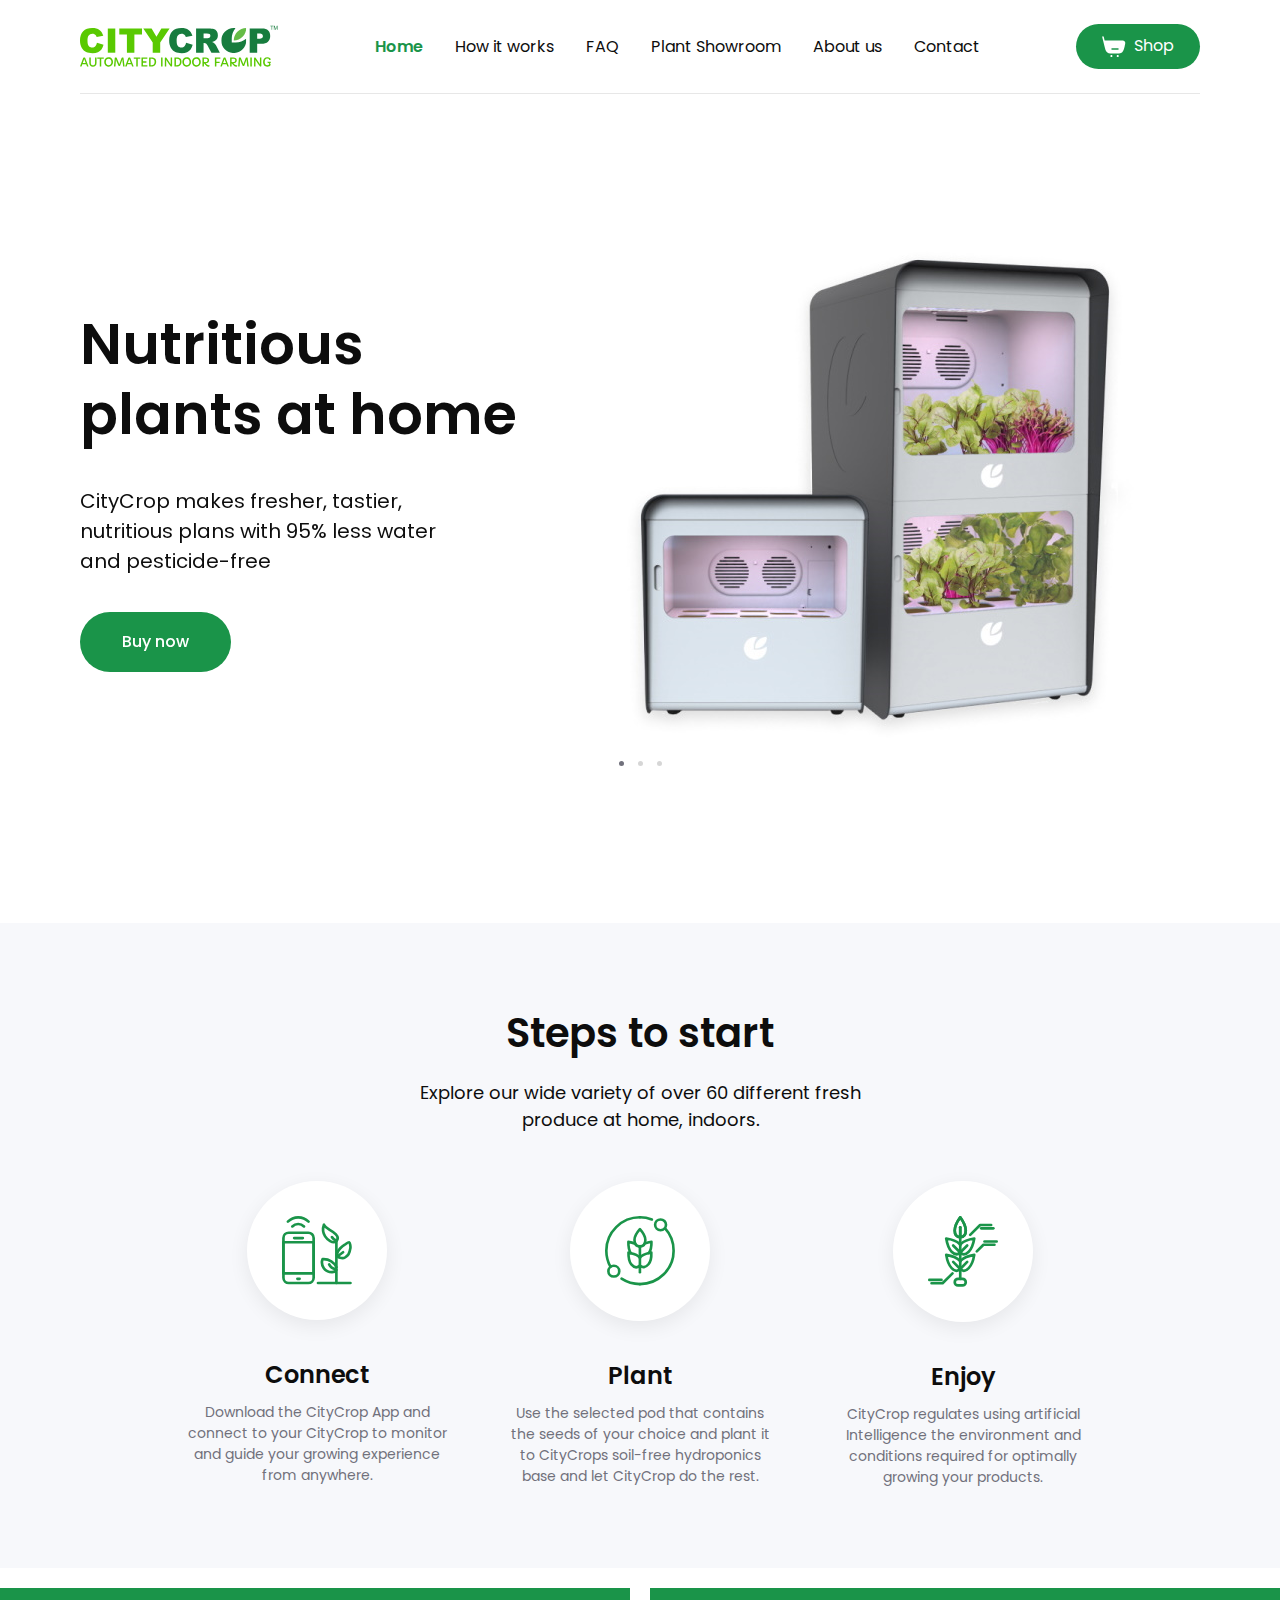
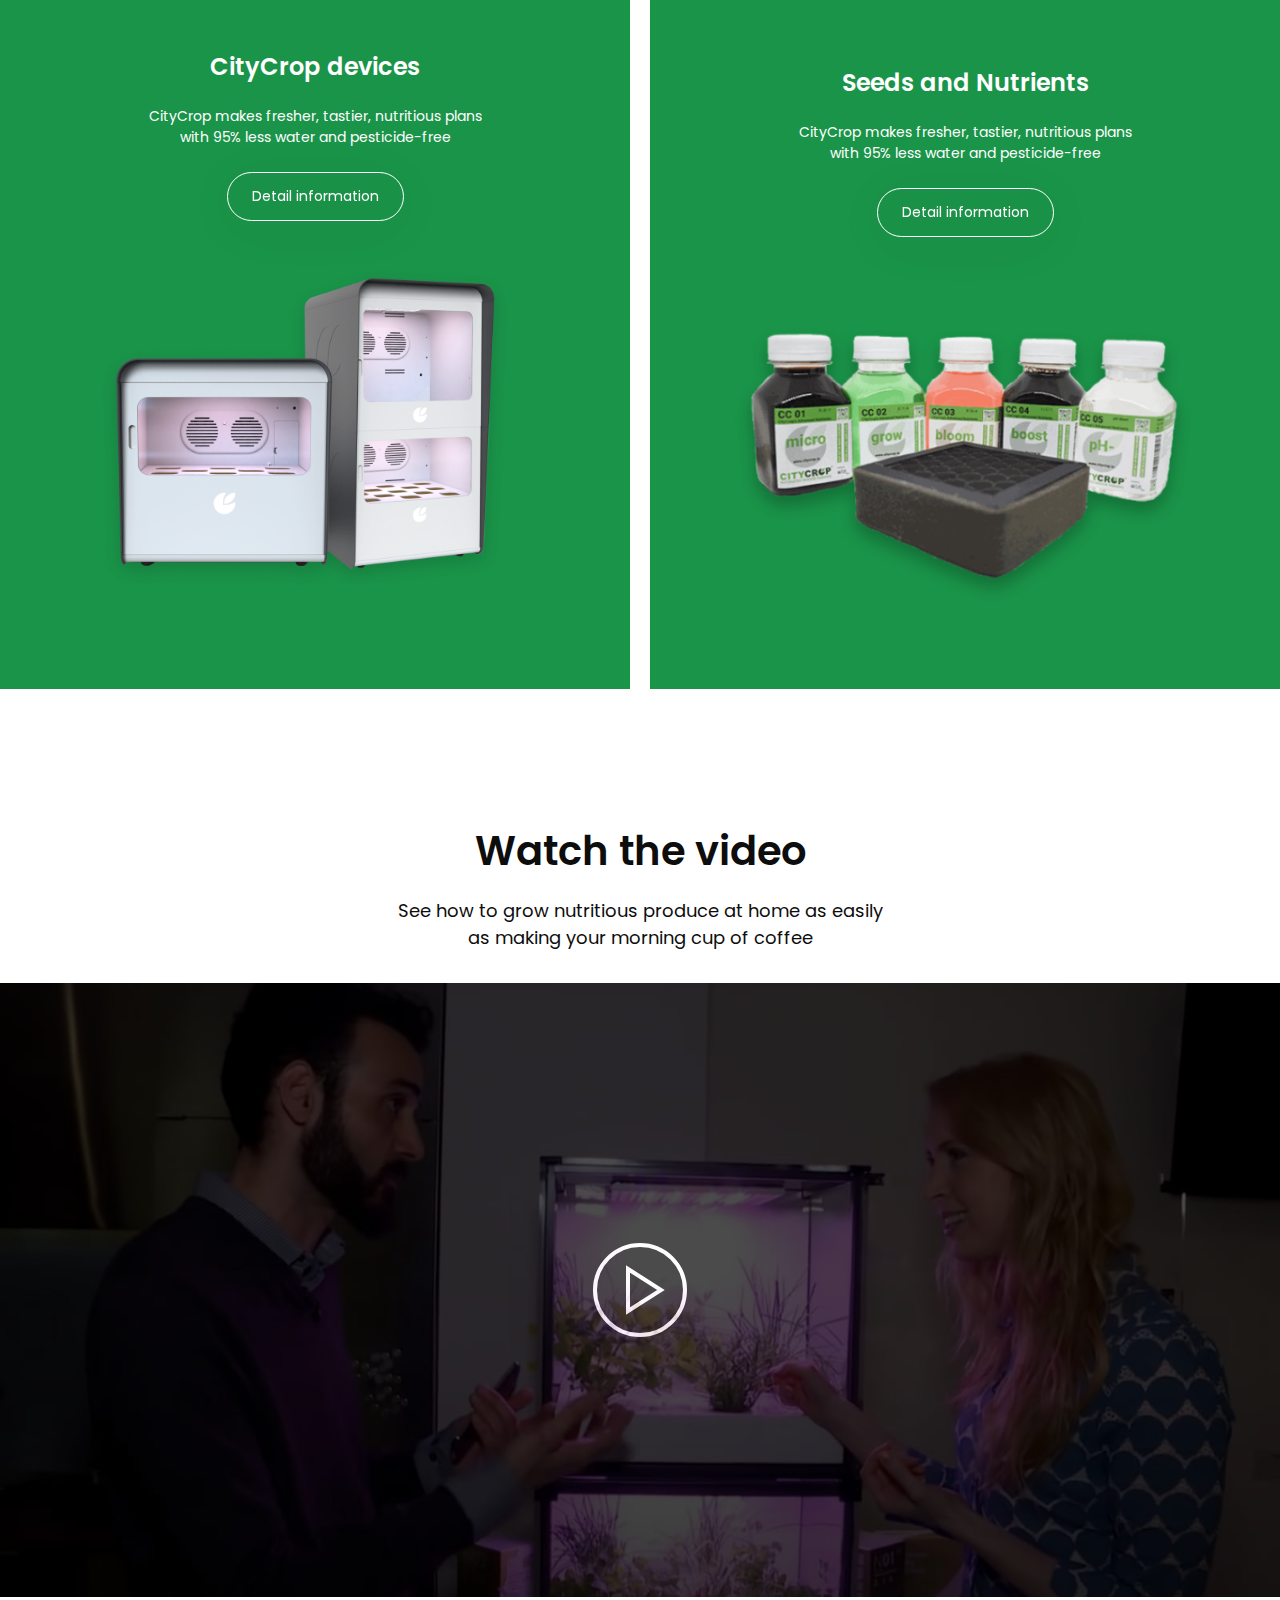
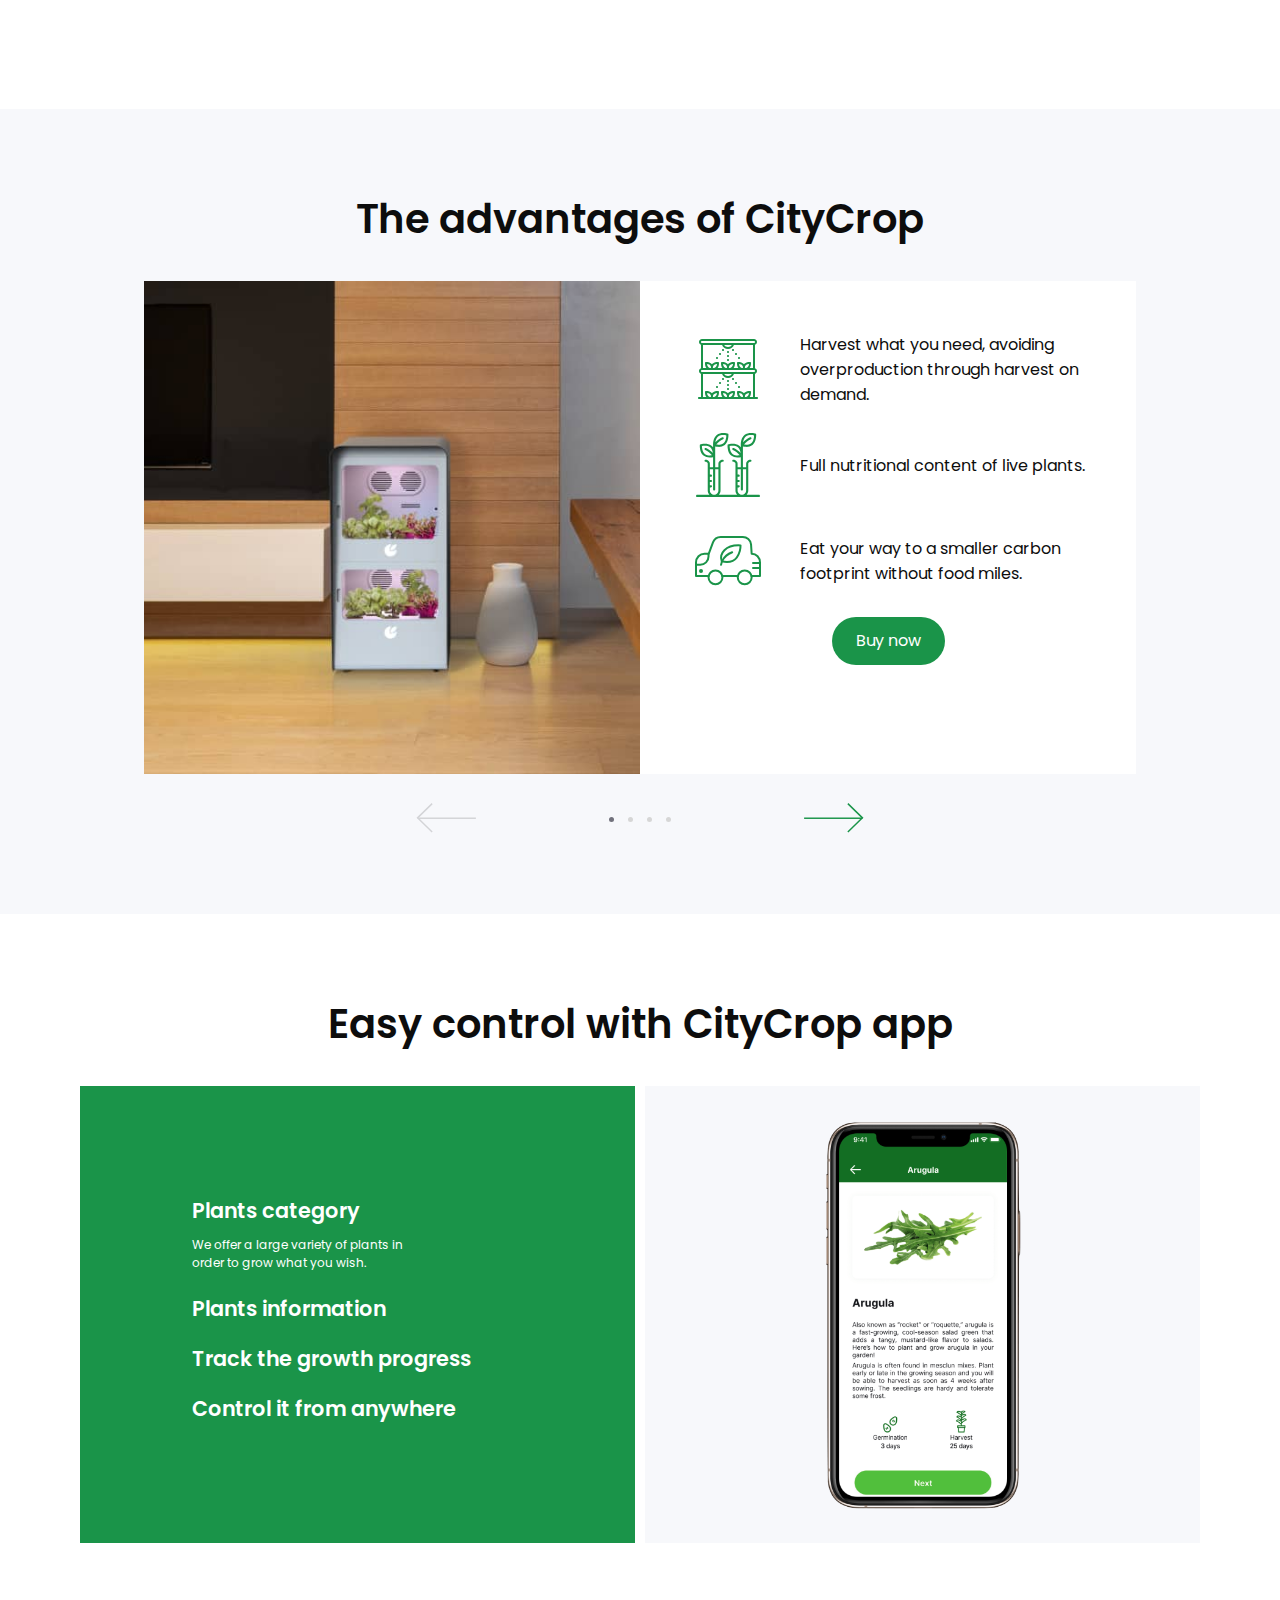
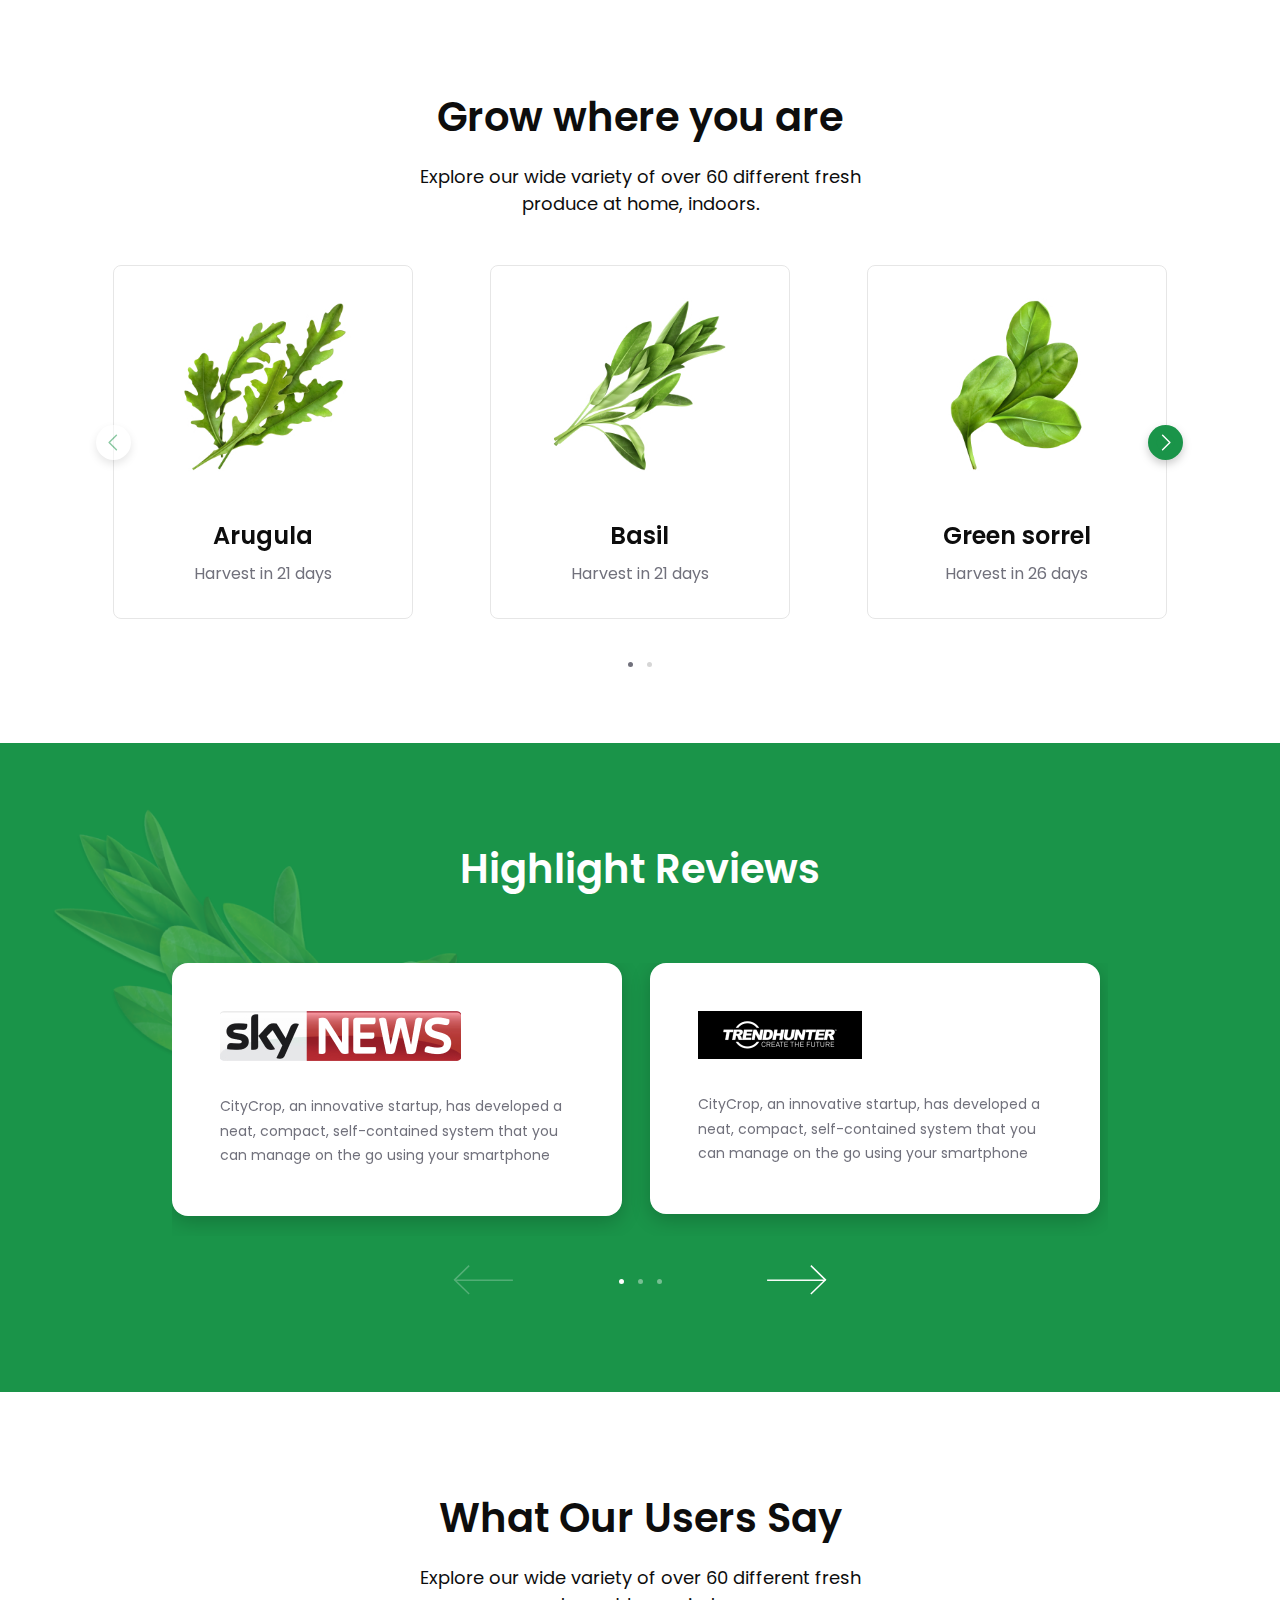
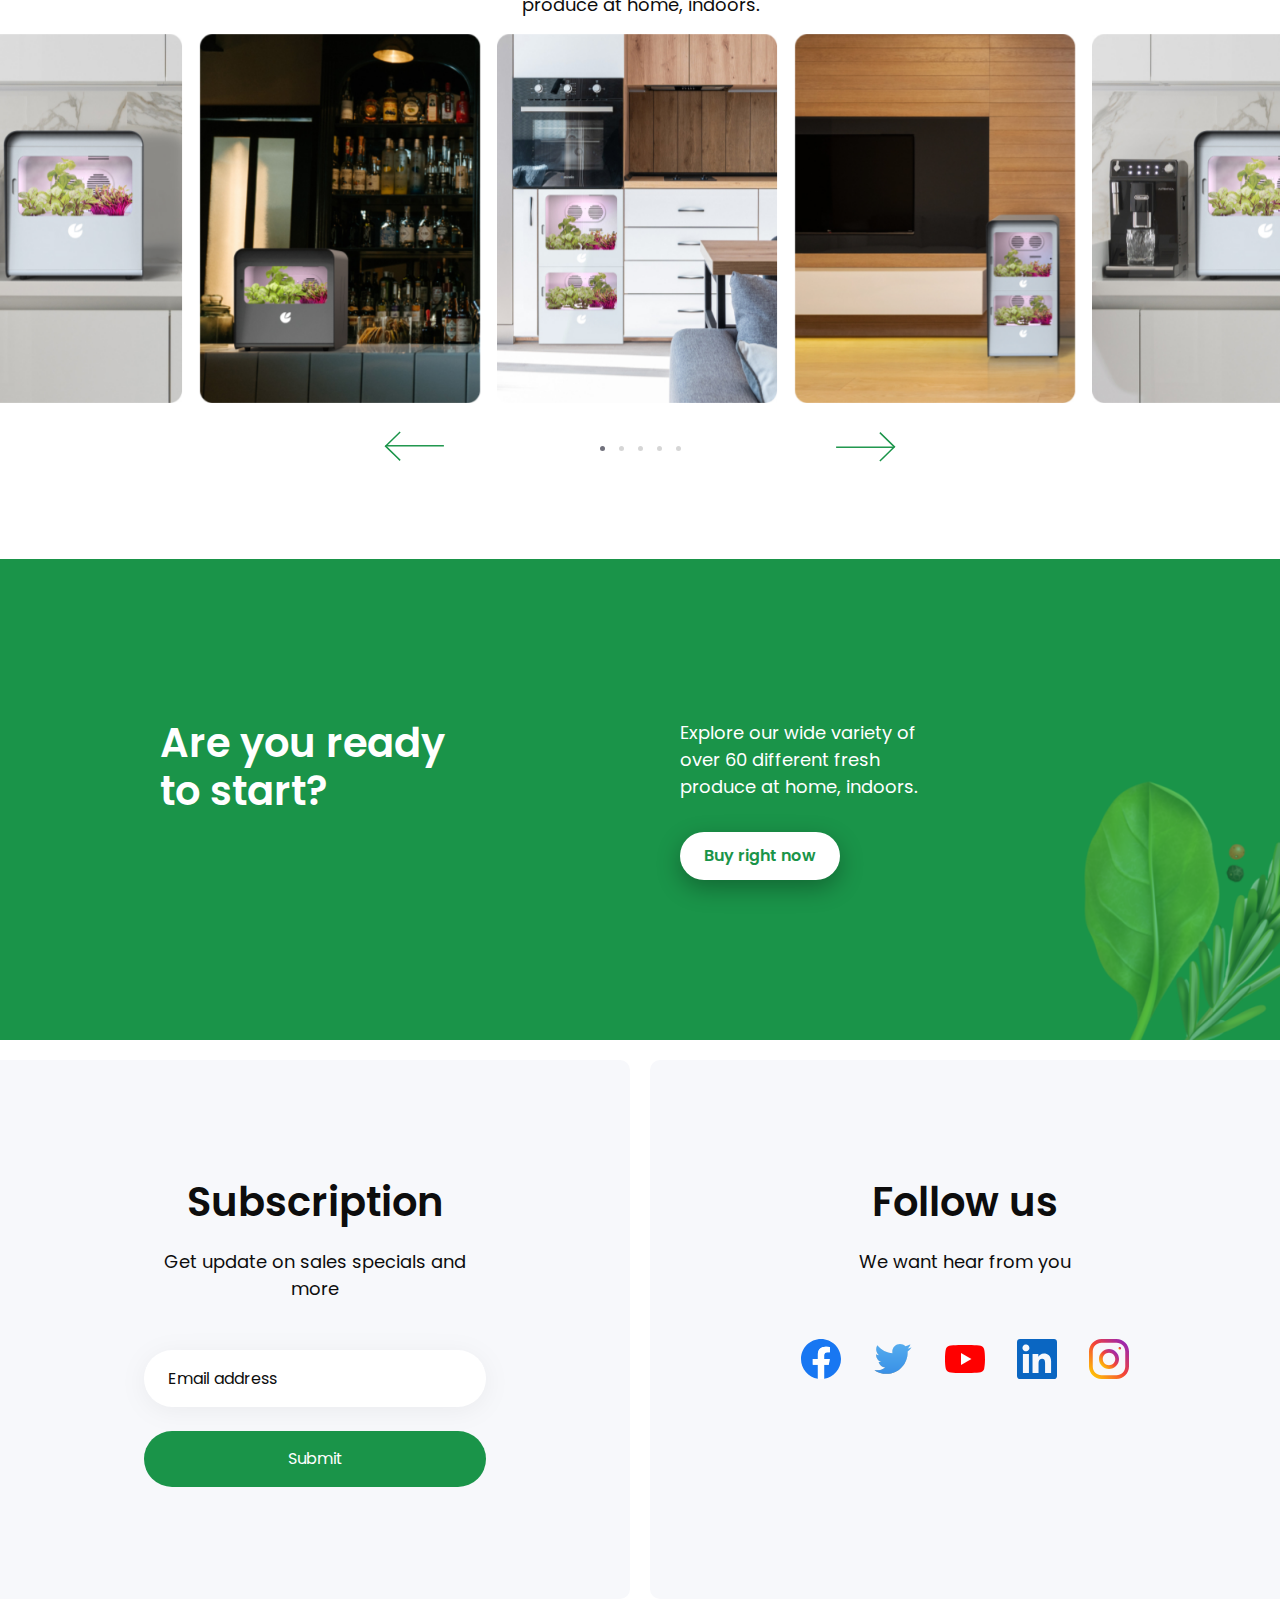
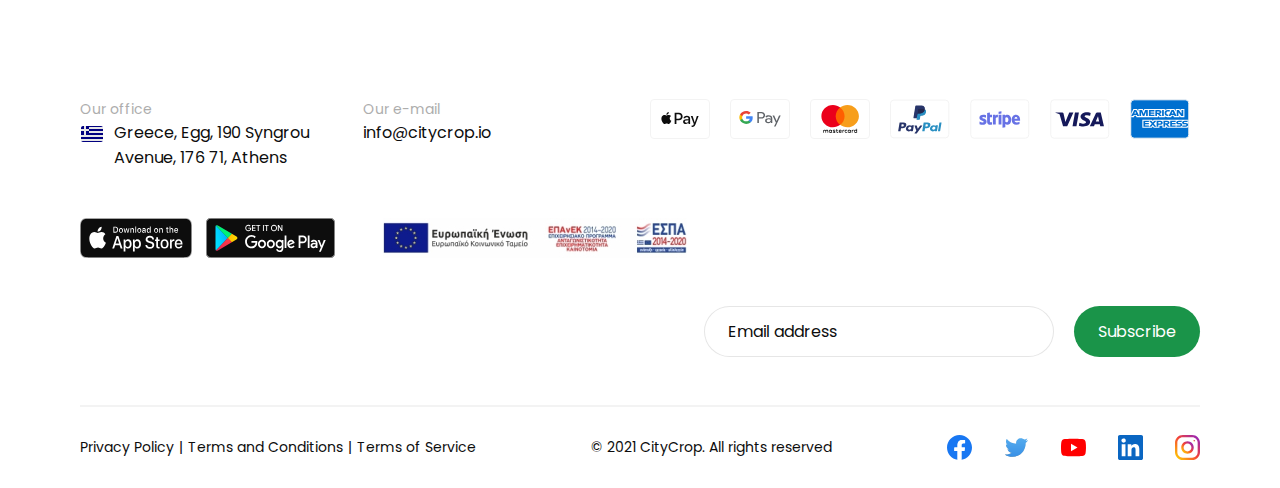
==== commit 143183fb: "completed" ====
--- a/index.html
+++ b/index.html
@@ -496,7 +496,6 @@
                   <input name="Email" type="text" id="email" class="form__input" autocomplete="off" placeholder=" " />
                   <label for="email" class="form__label">Email address</label>
                 </div>
-                <br />
                 <button type="submit" class="btn" aria-label="Submit">Submit</button>
               </form>
             </div>
--- a/css/index.css
+++ b/css/index.css
@@ -389,6 +389,7 @@
   display: flex;
   flex-direction: column;
   margin-top: 3rem;
+  gap: 24px;
 }
 
 /*Responsive design*/
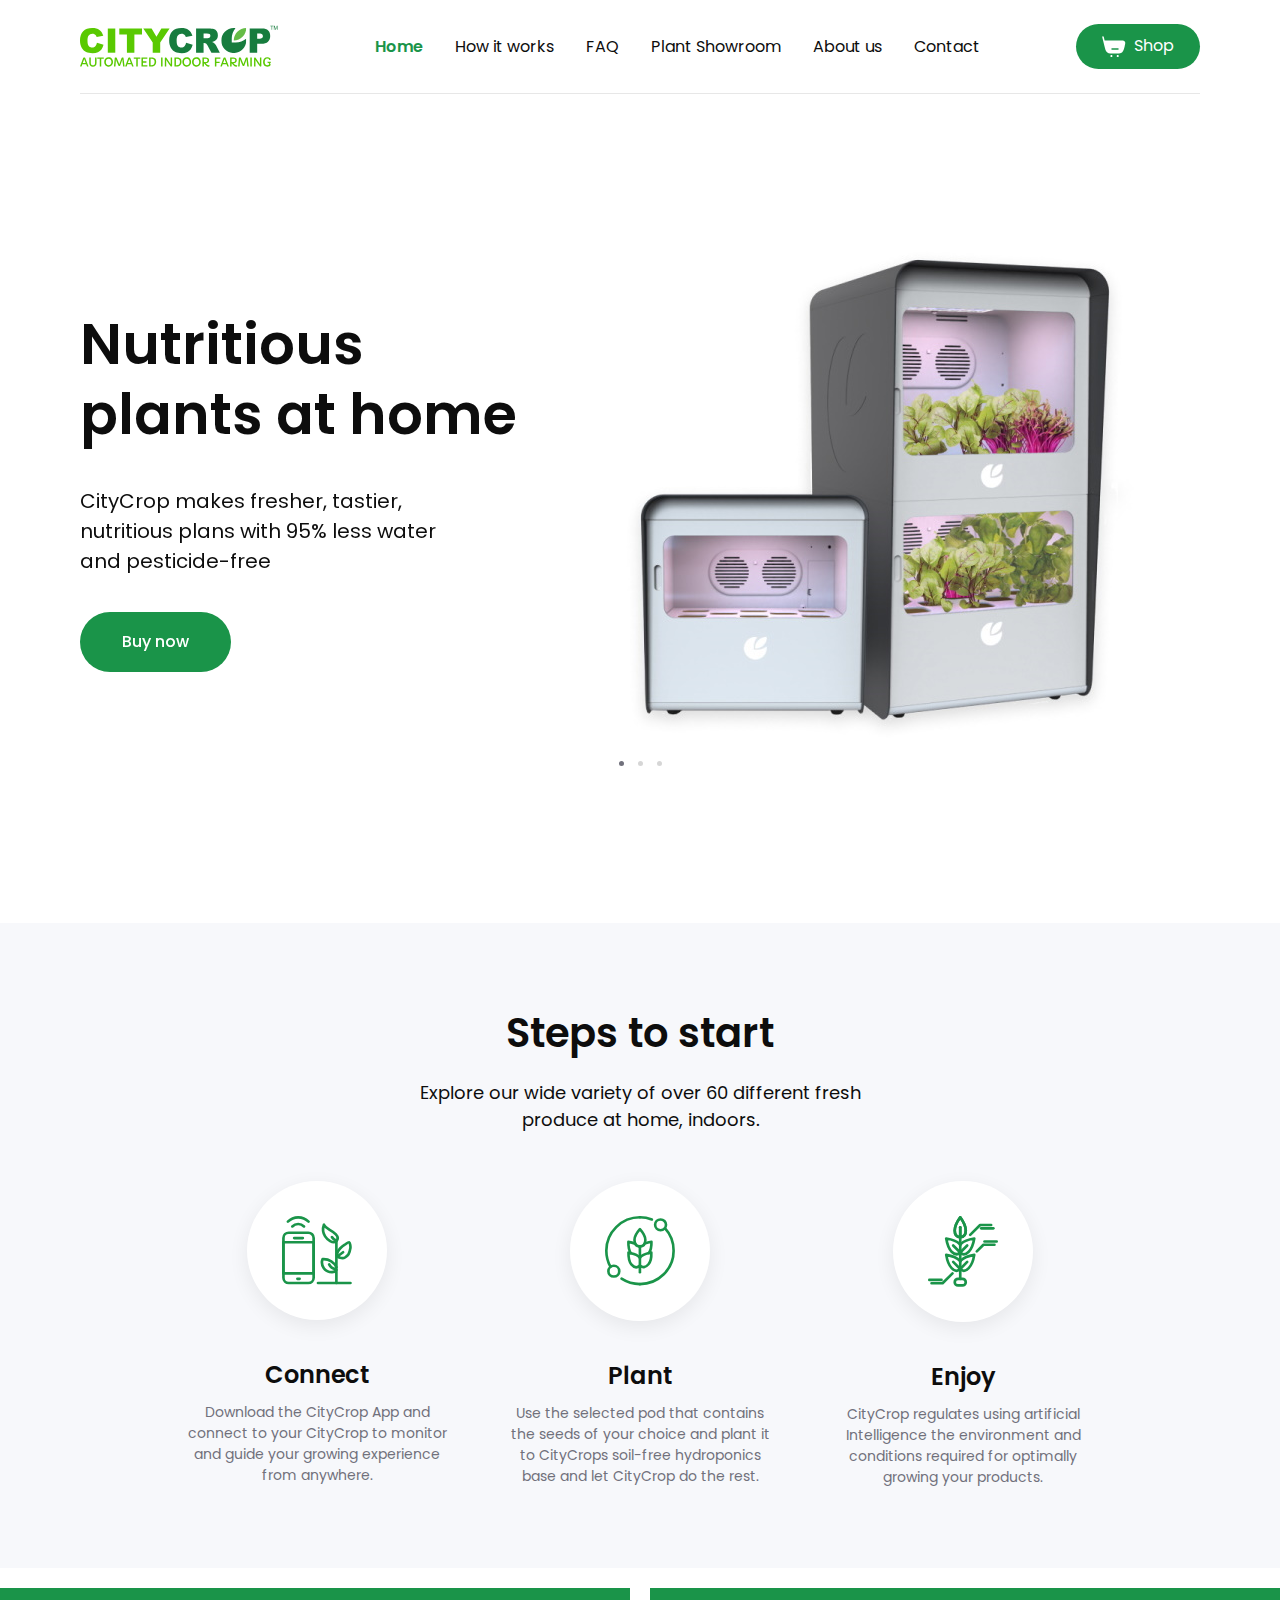
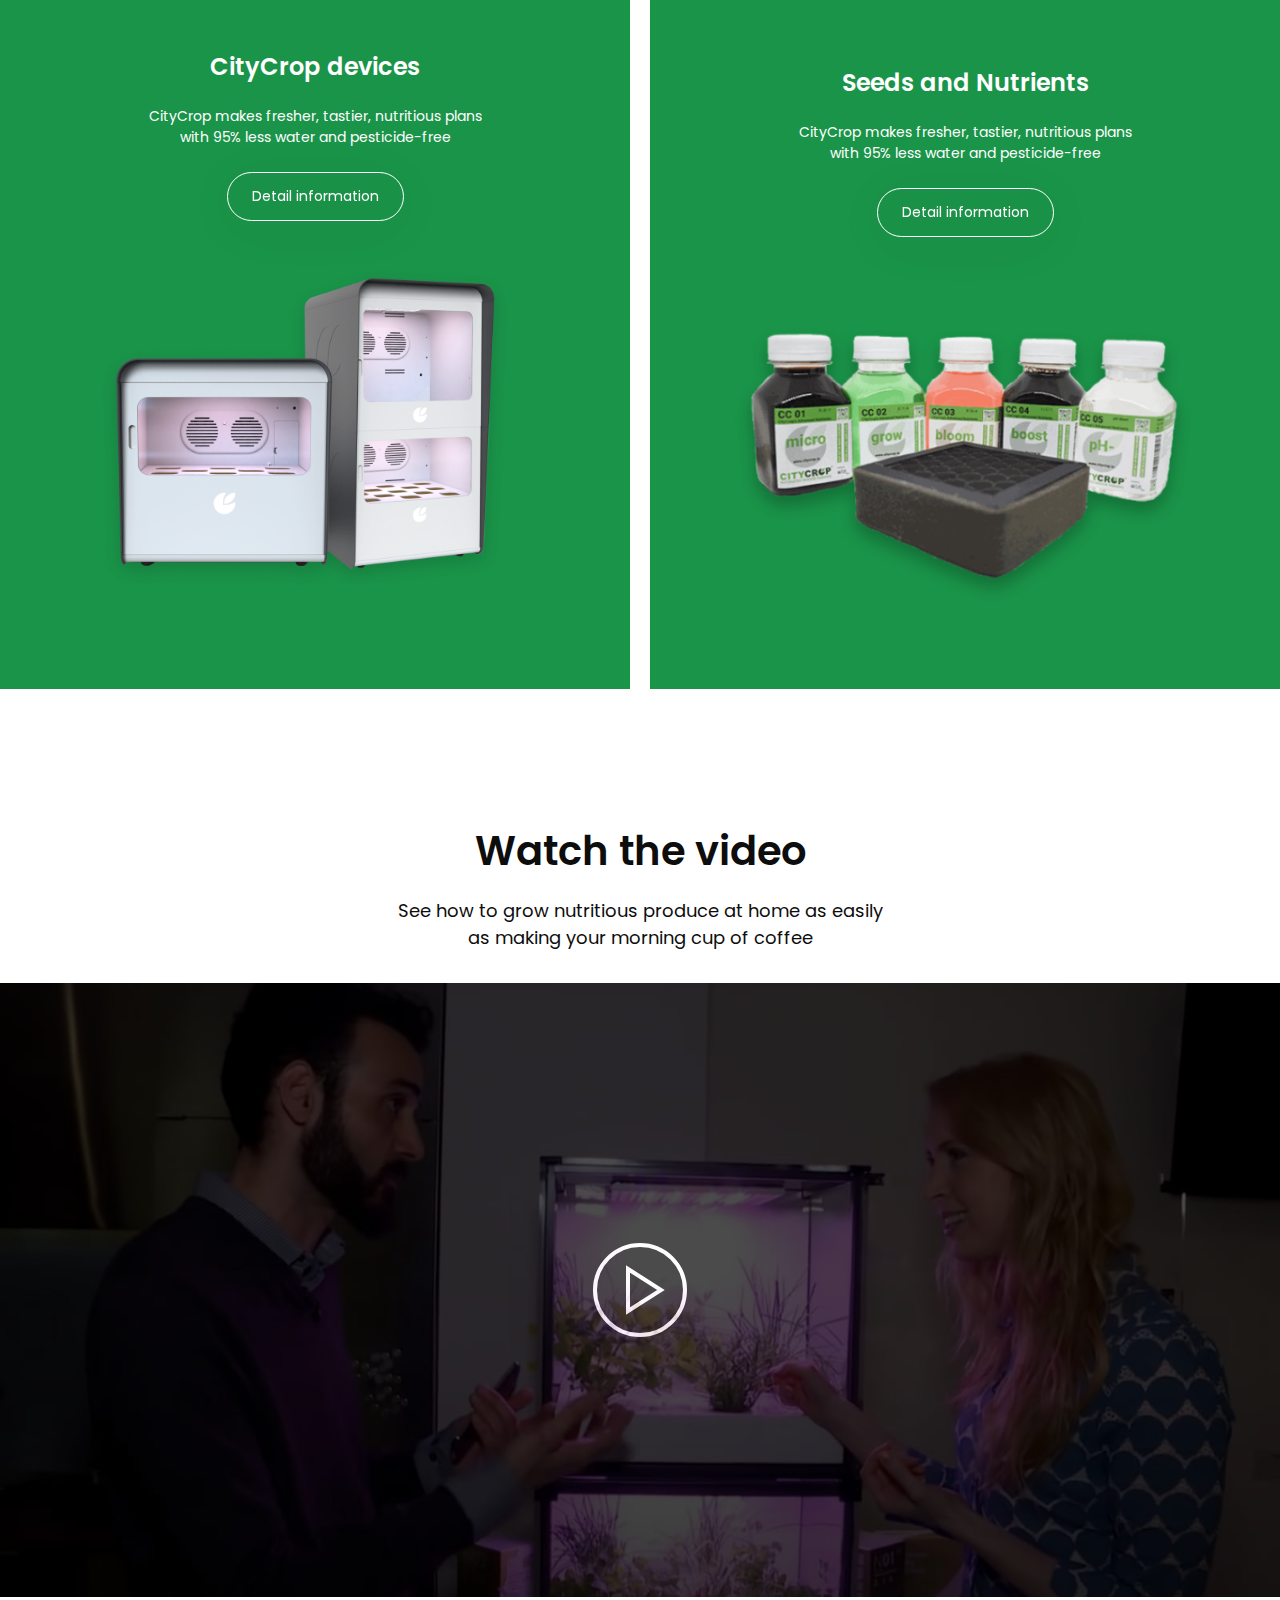
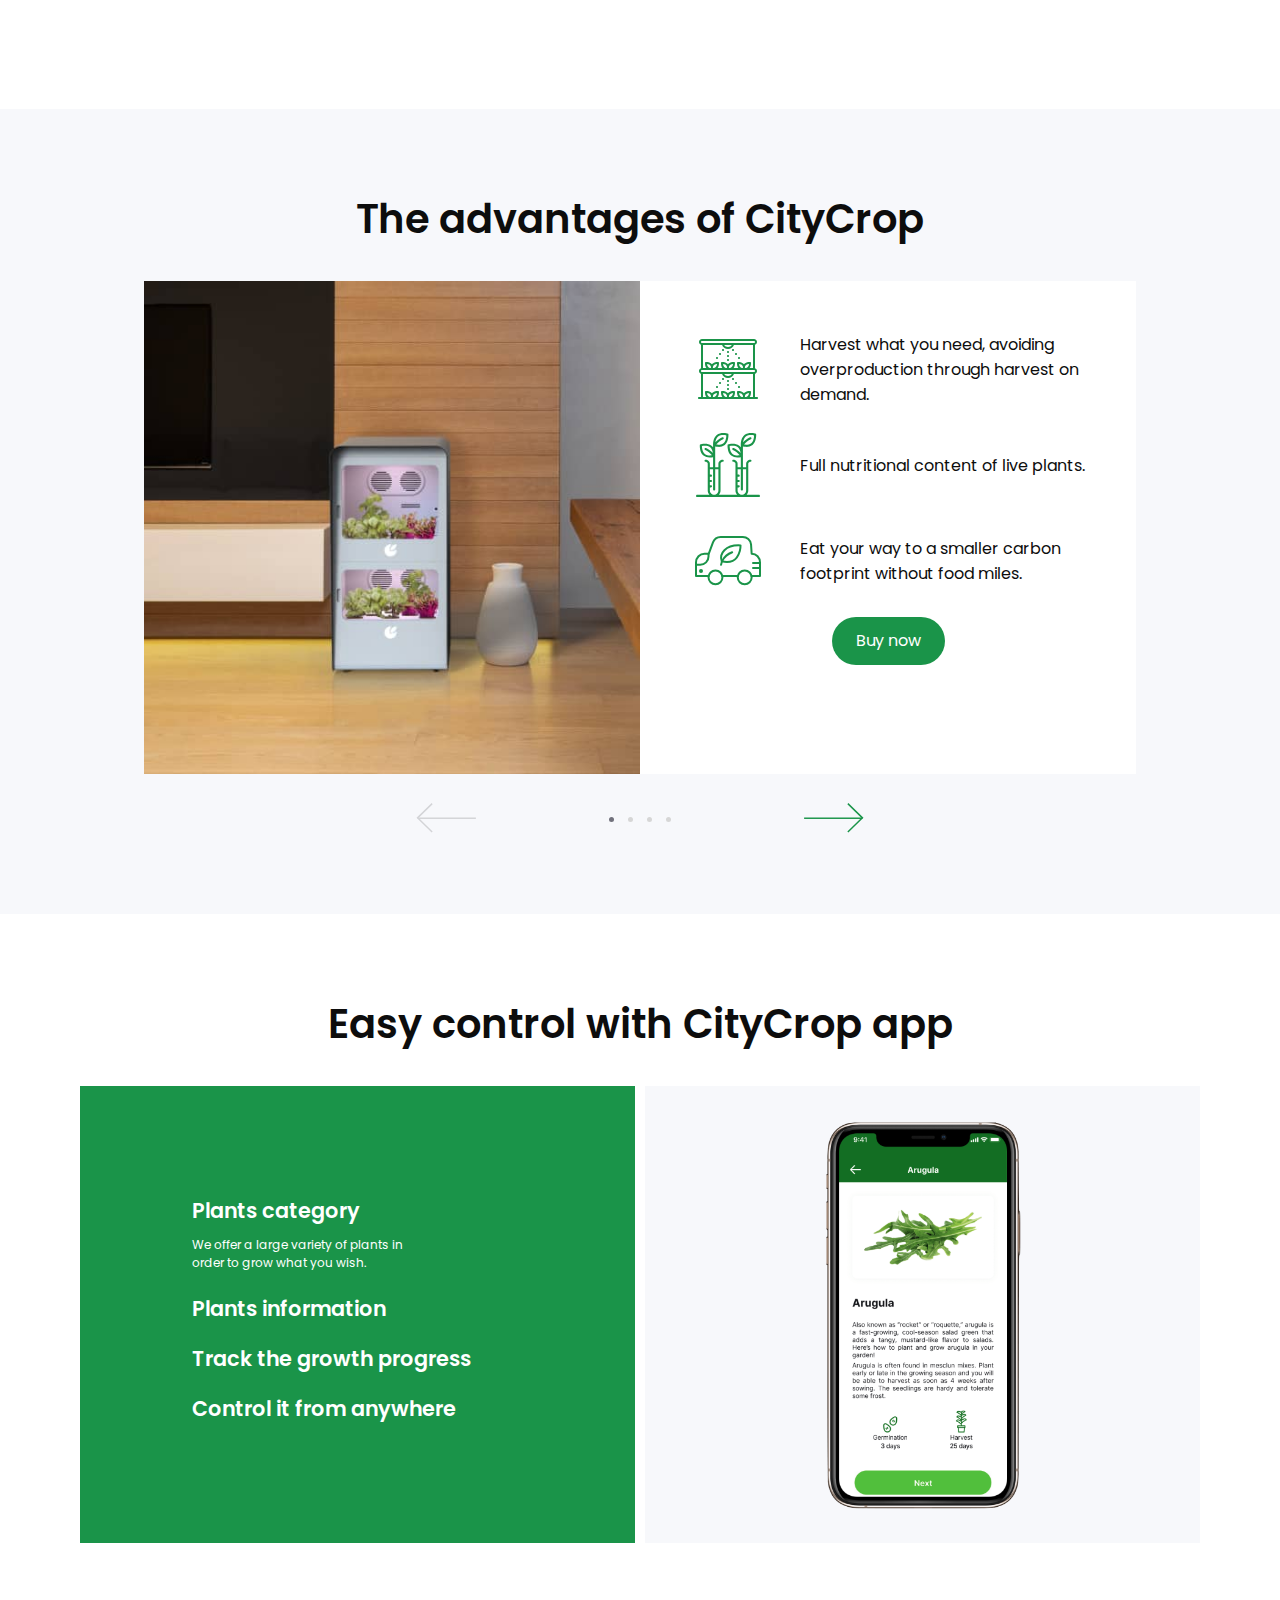
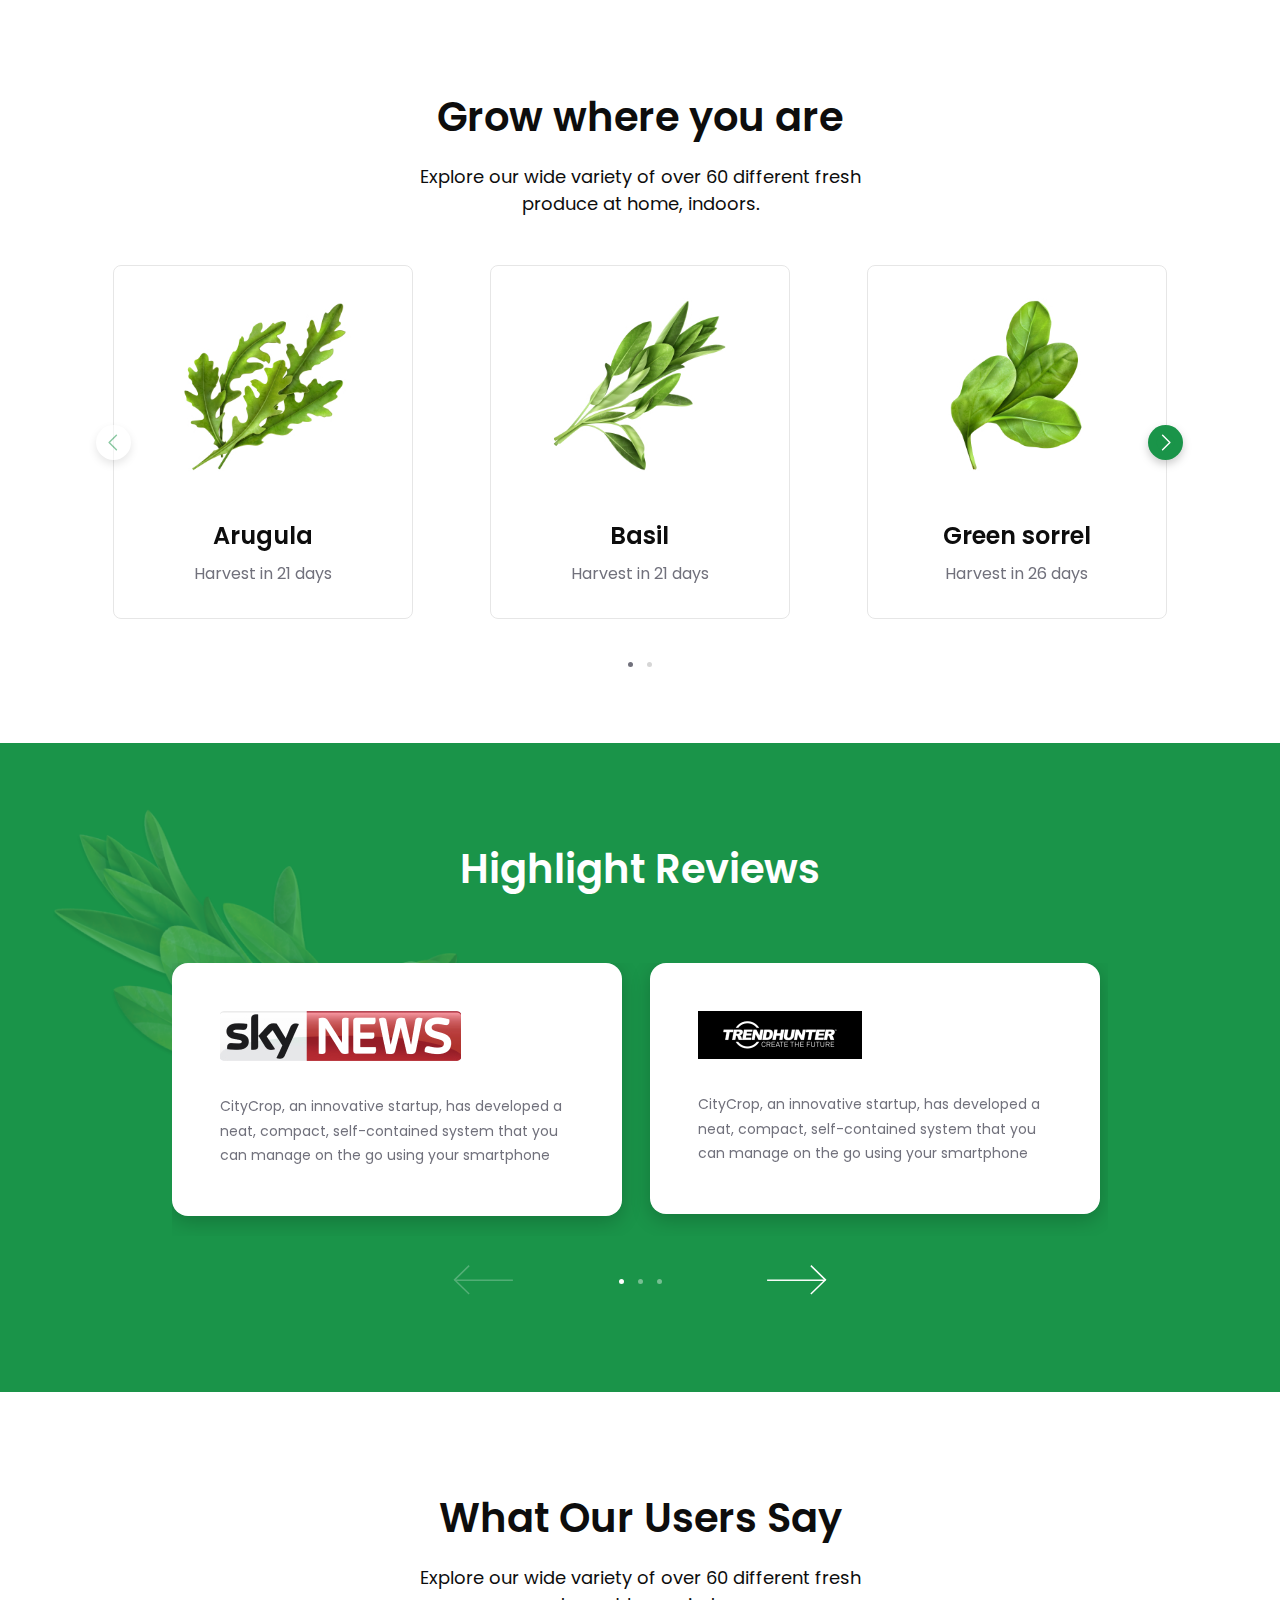
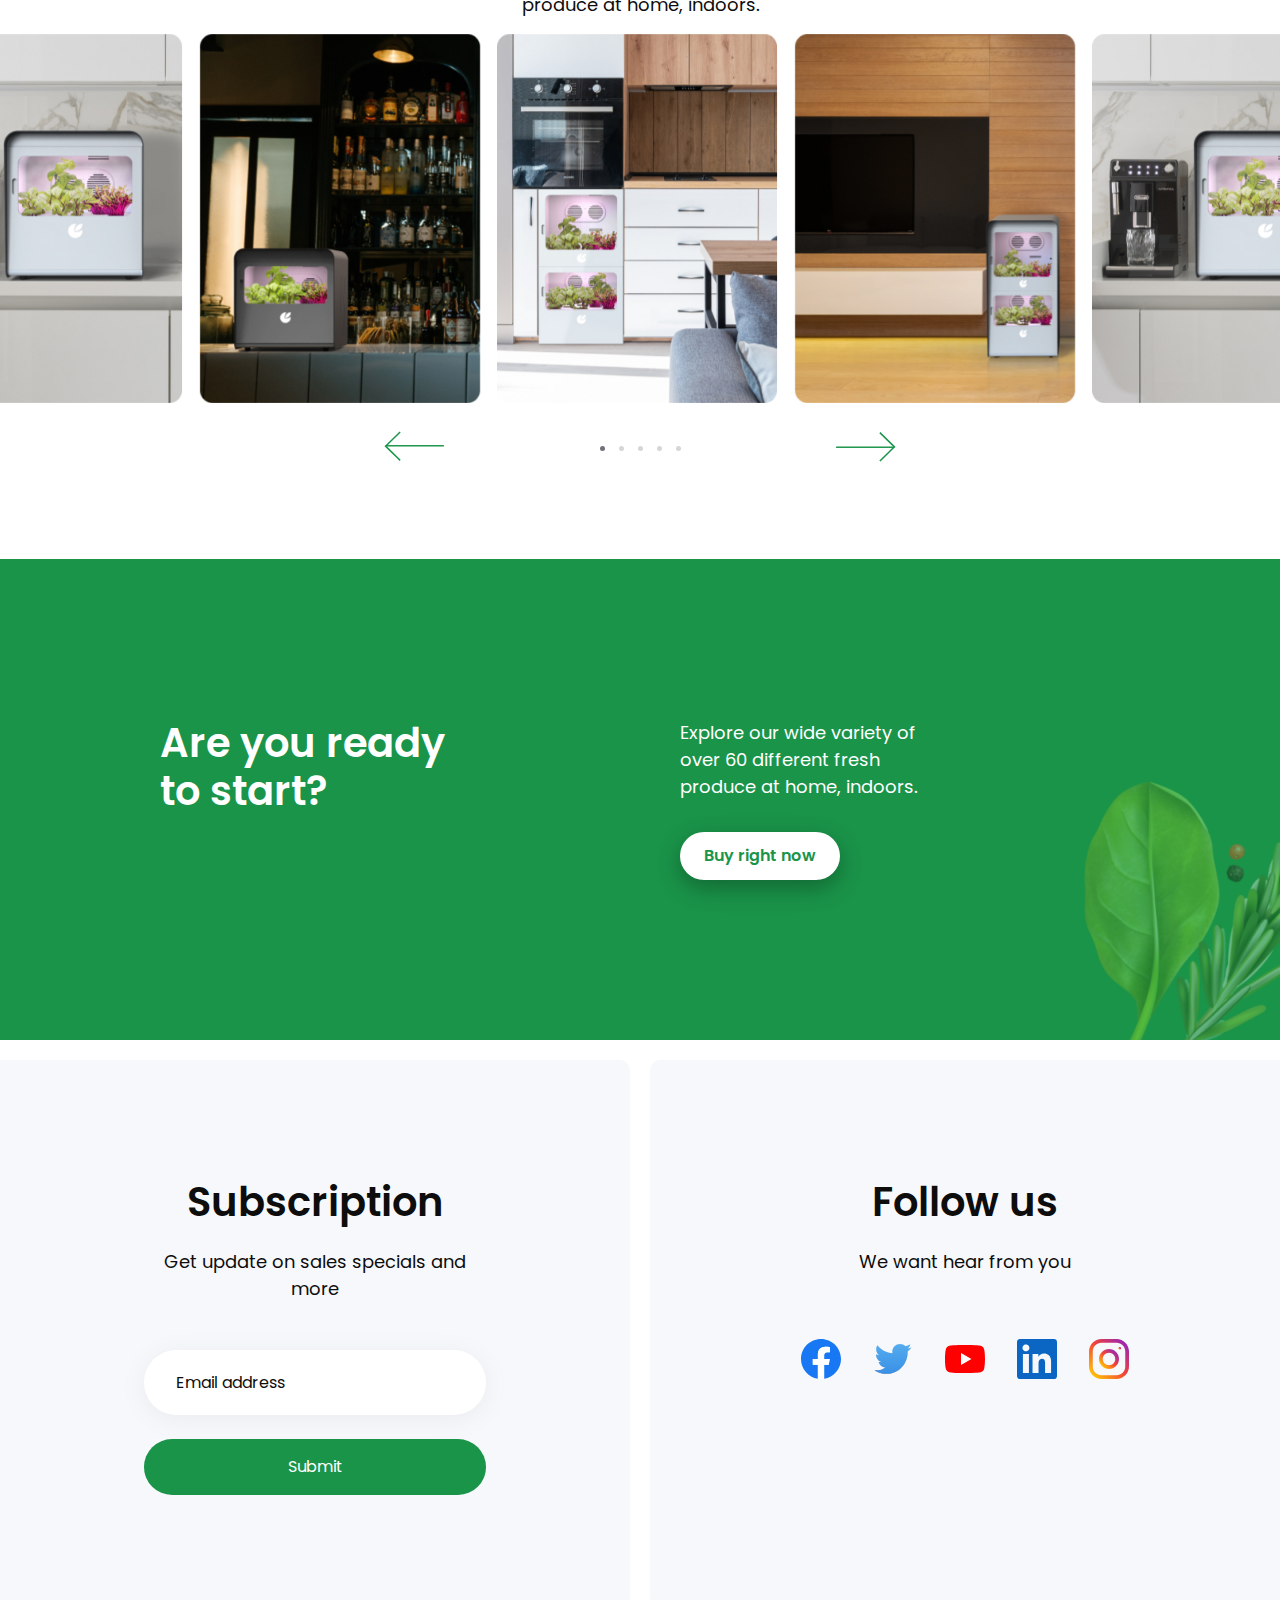
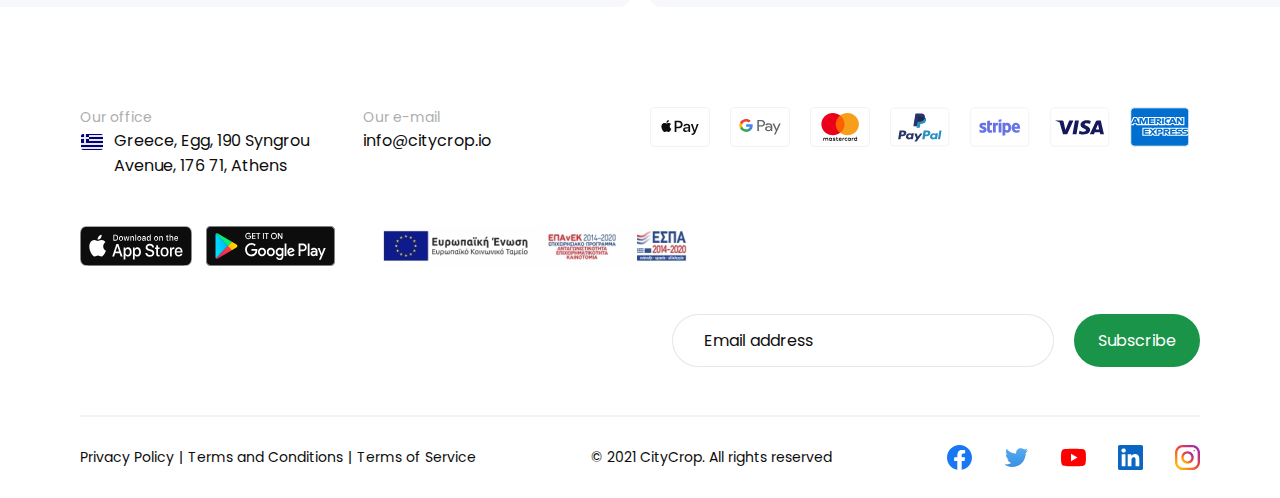
==== commit ae5359f5: "Form fields updated" ====
--- a/index.html
+++ b/index.html
@@ -493,7 +493,7 @@
             <div>
               <form class="subscription__form">
                 <div class="input__wrapper">
-                  <input name="Email" type="text" id="email" class="form__input" autocomplete="off" placeholder=" " />
+                  <input name="Email" type="email" id="email" class="form__input" autocomplete="off" placeholder=" " />
                   <label for="email" class="form__label">Email address</label>
                 </div>
                 <button type="submit" class="btn" aria-label="Submit">Submit</button>
@@ -559,7 +559,7 @@
           <div>
             <form class="footer__form">
               <div class="input__wrapper">
-                <input name="Email" type="text" id="f-email" class="form__input" autocomplete="off" placeholder=" " />
+                <input name="Email" type="email" id="f-email" class="form__input" autocomplete="off" placeholder=" " />
                 <label for="f-email" class="form__label">Email address</label>
               </div>
 
--- a/css/global.css
+++ b/css/global.css
@@ -312,6 +312,8 @@
   color: white;
   outline: none;
   padding: 1rem 2rem;
+  padding-top: 1.75rem;
+  padding-bottom: 0.75rem;
   background: none;
   background: var(--white);
   color: var(--black);
@@ -321,8 +323,8 @@
 
 .form__label {
   position: absolute;
-  left: 1rem;
-  margin: 0 0.5rem;
+  left: 2rem;
+  margin: 0;
   cursor: text;
   transition: top 200ms ease-in, left 200ms ease-in, font-size 200ms ease-in;
   color: var(--black);
@@ -332,14 +334,19 @@
 }
 .form__input:focus ~ .form__label,
 .form__input:not(:placeholder-shown).form__input:not(:focus) ~ .form__label {
-  top: 0rem;
-  font-size: 0.8rem;
+  top: 1.25rem;
+  font-size: 12px;
   color: var(--grey);
 }
 
 .footer__form {
   display: flex;
   gap: 20px;
+}
+
+.footer__form .form__input:focus ~ .form__label,
+.footer__form .form__input:not(:placeholder-shown).form__input:not(:focus) ~ .form__label {
+  top: 1rem;
 }
 
 .footer__form .form__input {
@@ -347,11 +354,16 @@
   border-radius: 62px;
   border: 1px solid rgba(13, 13, 13, 0.1);
   filter: none;
-  padding: 0.75rem 1rem;
+  padding: 0.75rem 2rem;
+  padding-top: 1.5rem;
+  padding-bottom: 0.5rem;
   min-width: 300px;
-}
-.footer__form .form__label {
-  background-color: #fff;
+  line-height: 1.2;
+  font-size: 16px;
+}
+
+.footer__form .form__input:focus {
+  border: 1px solid #70c278;
 }
 
 .footer__form .btn {
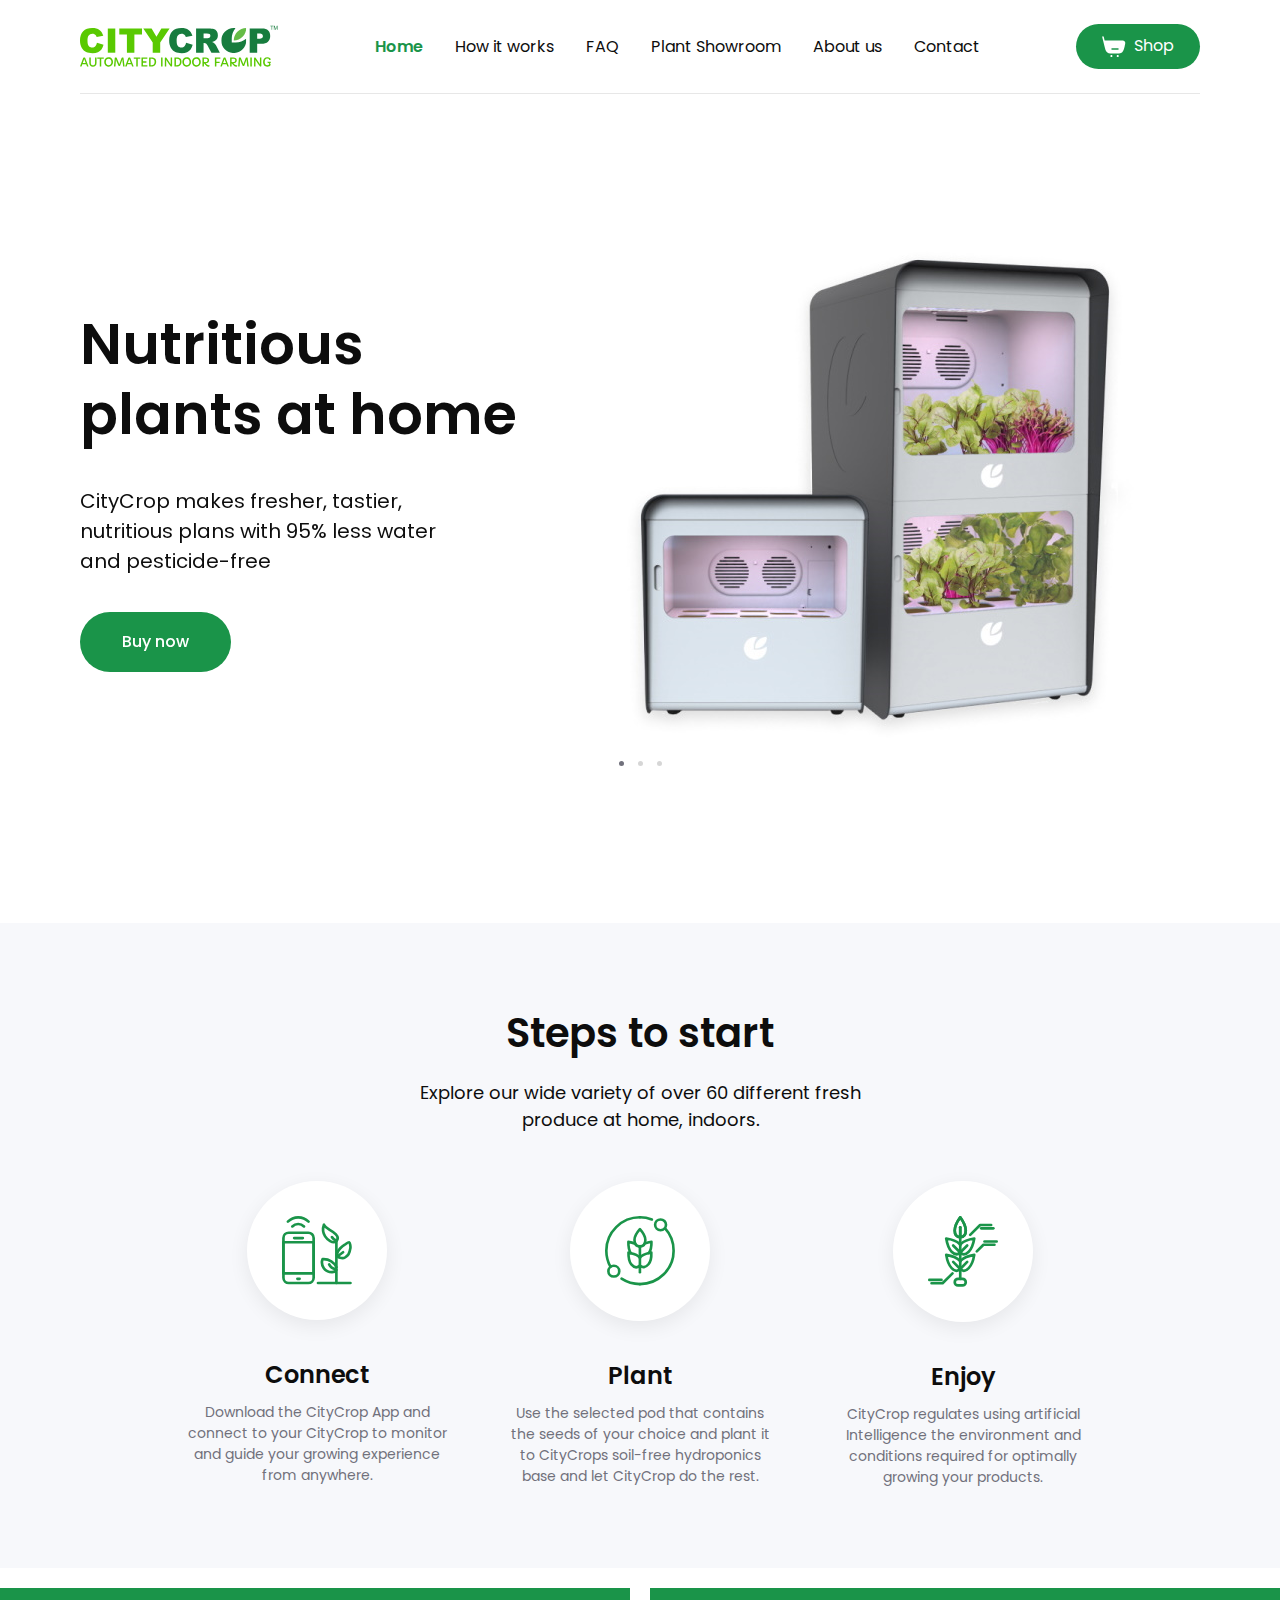
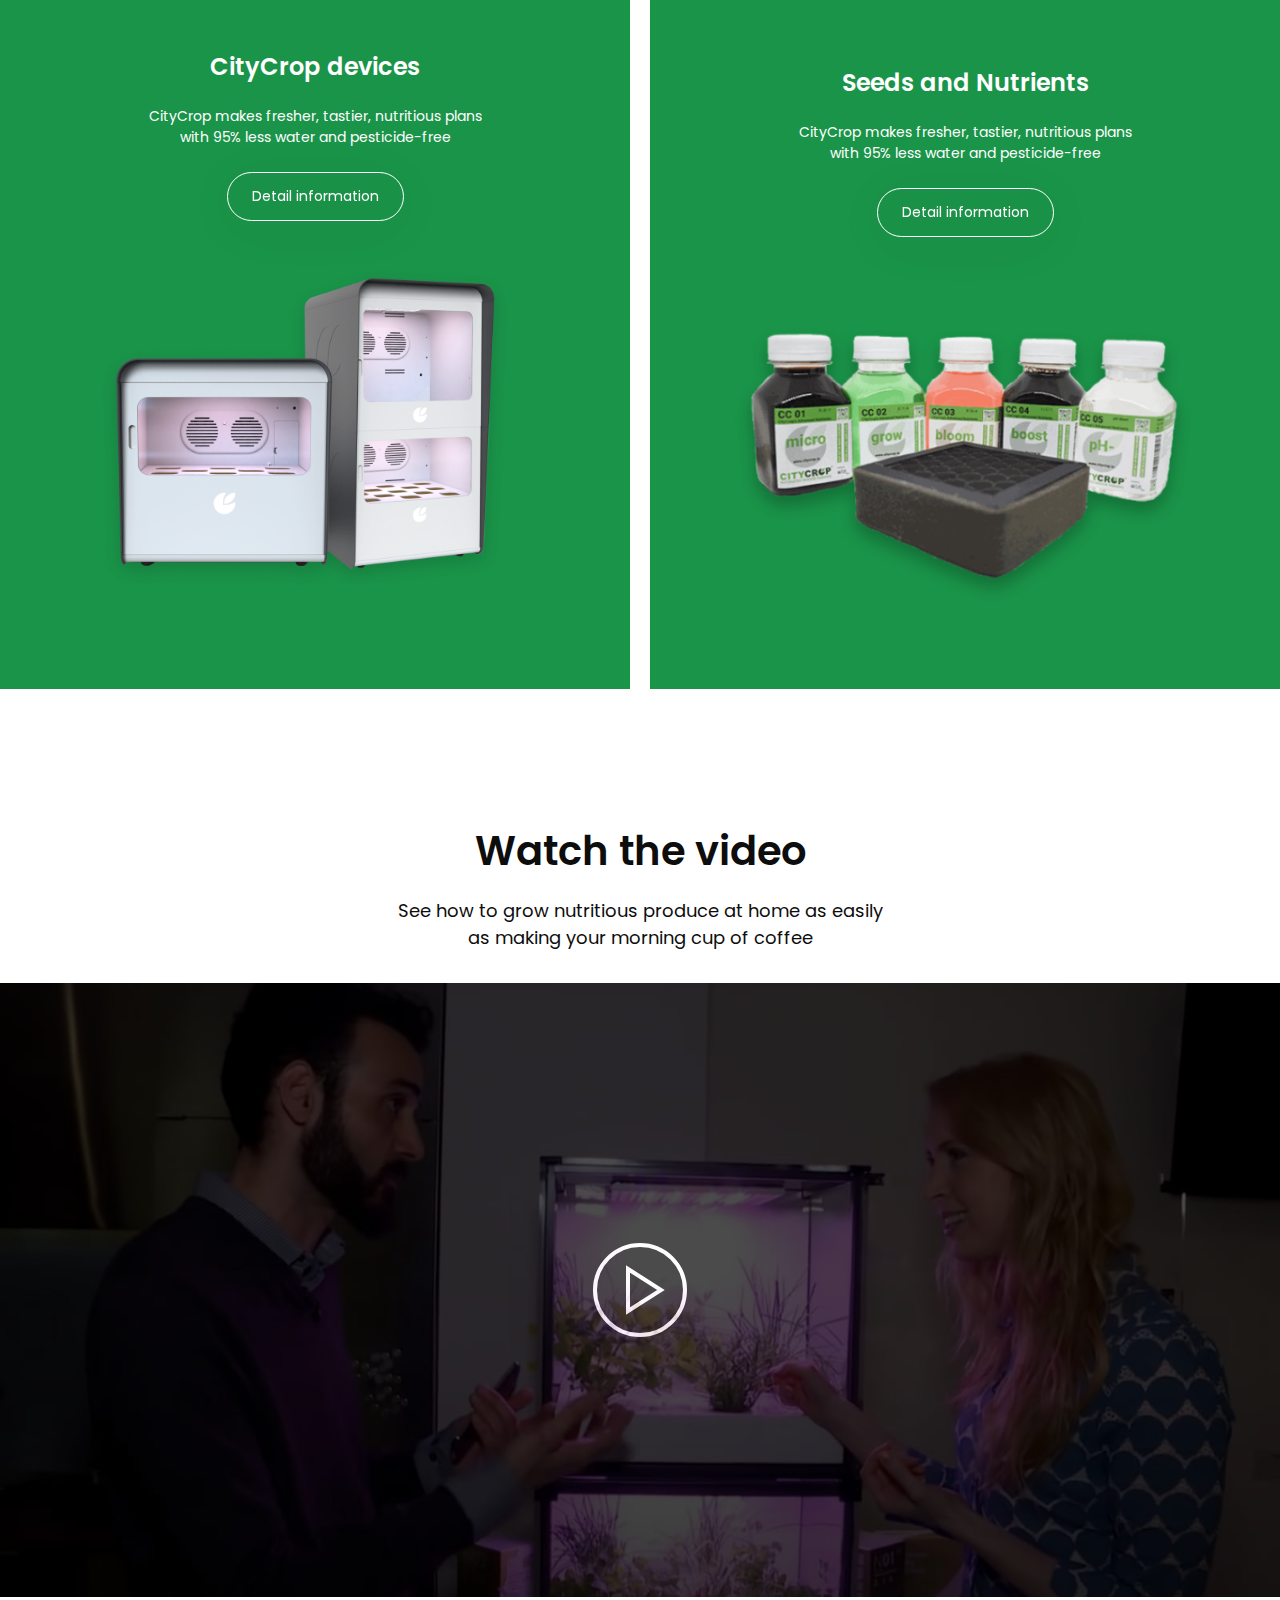
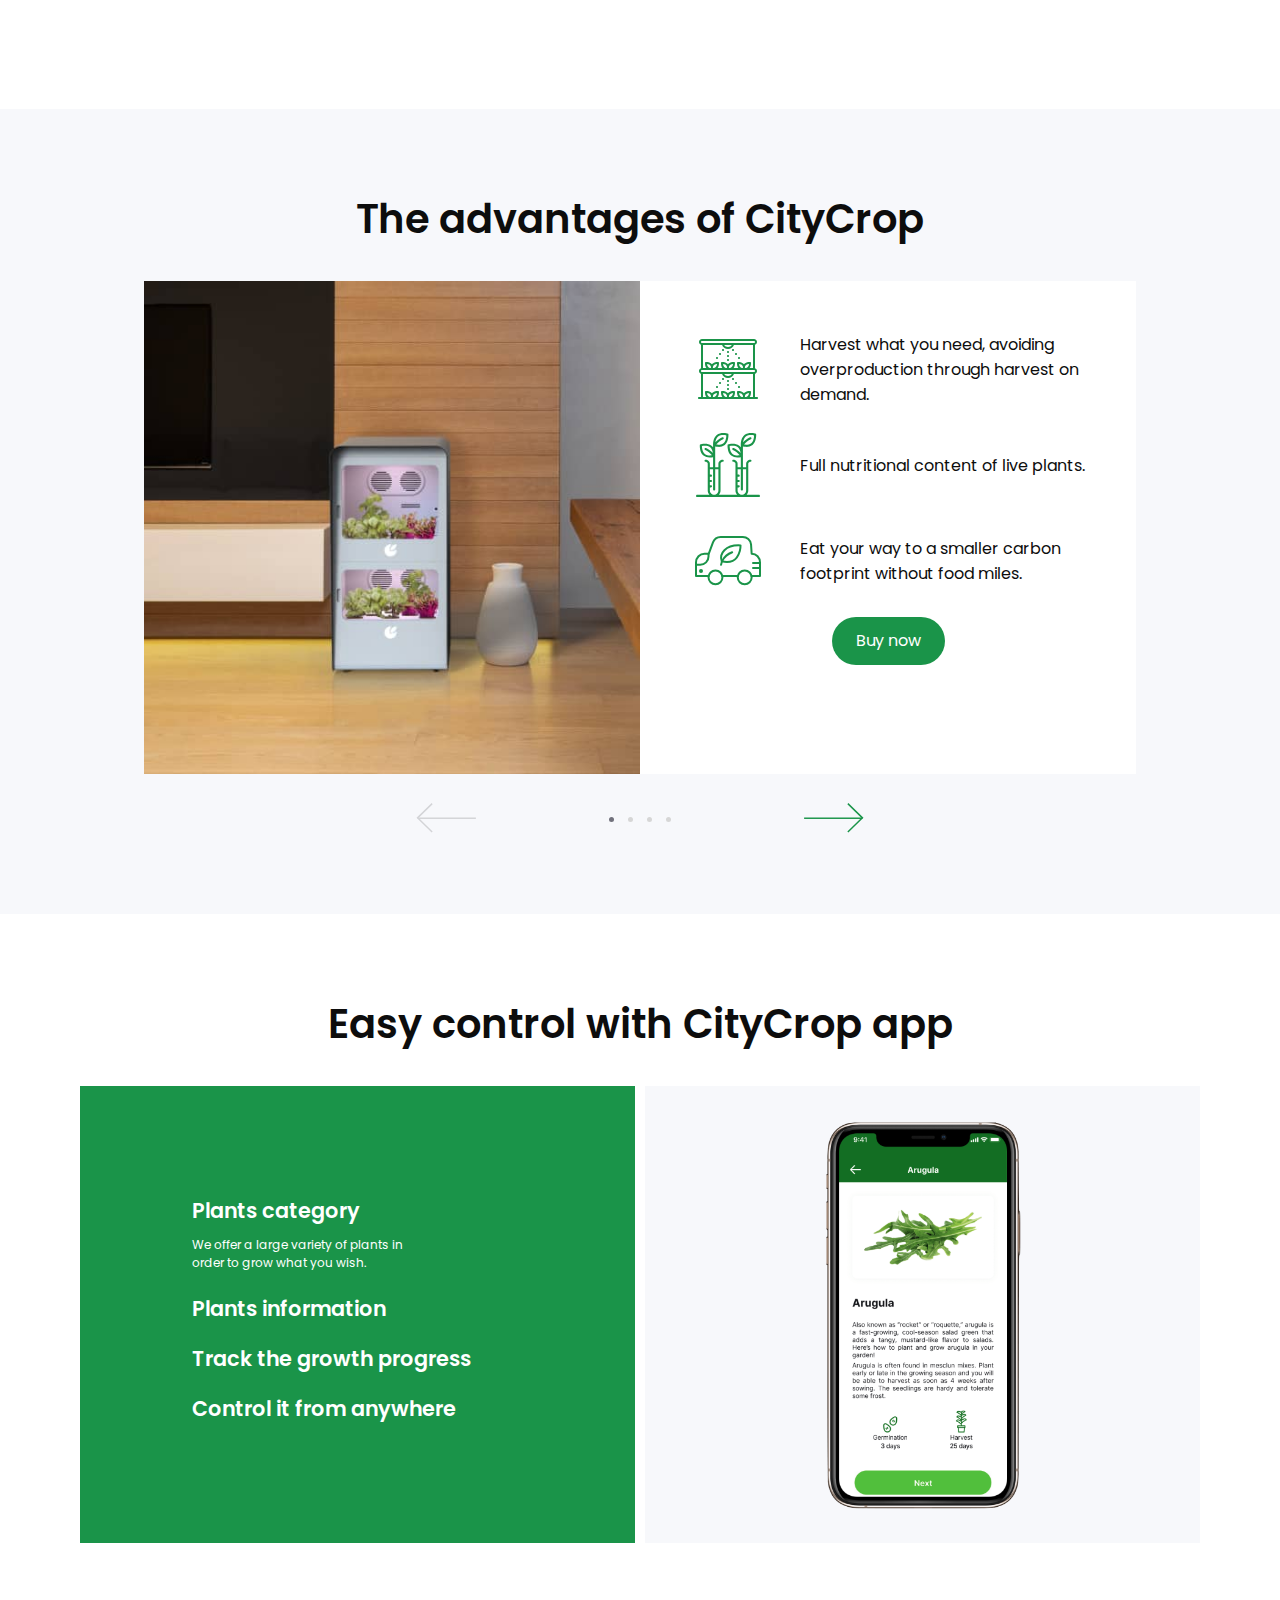
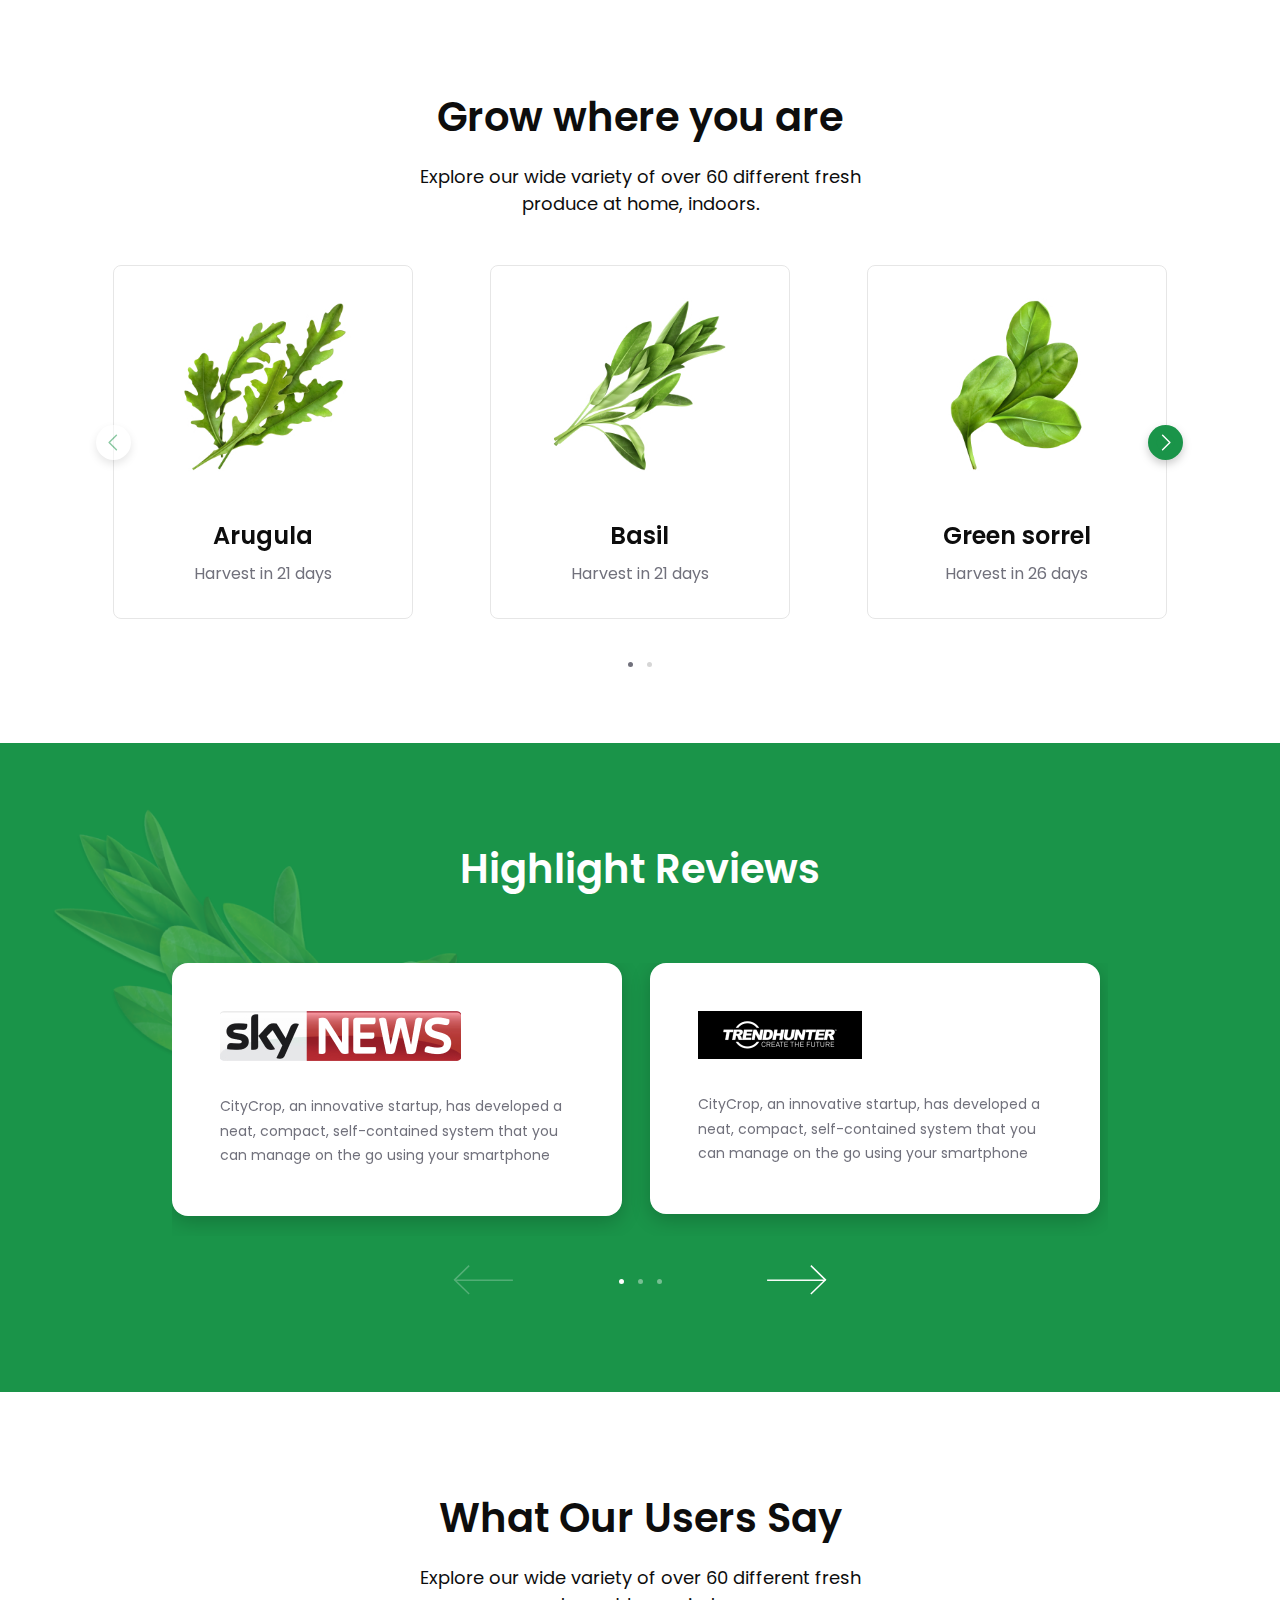
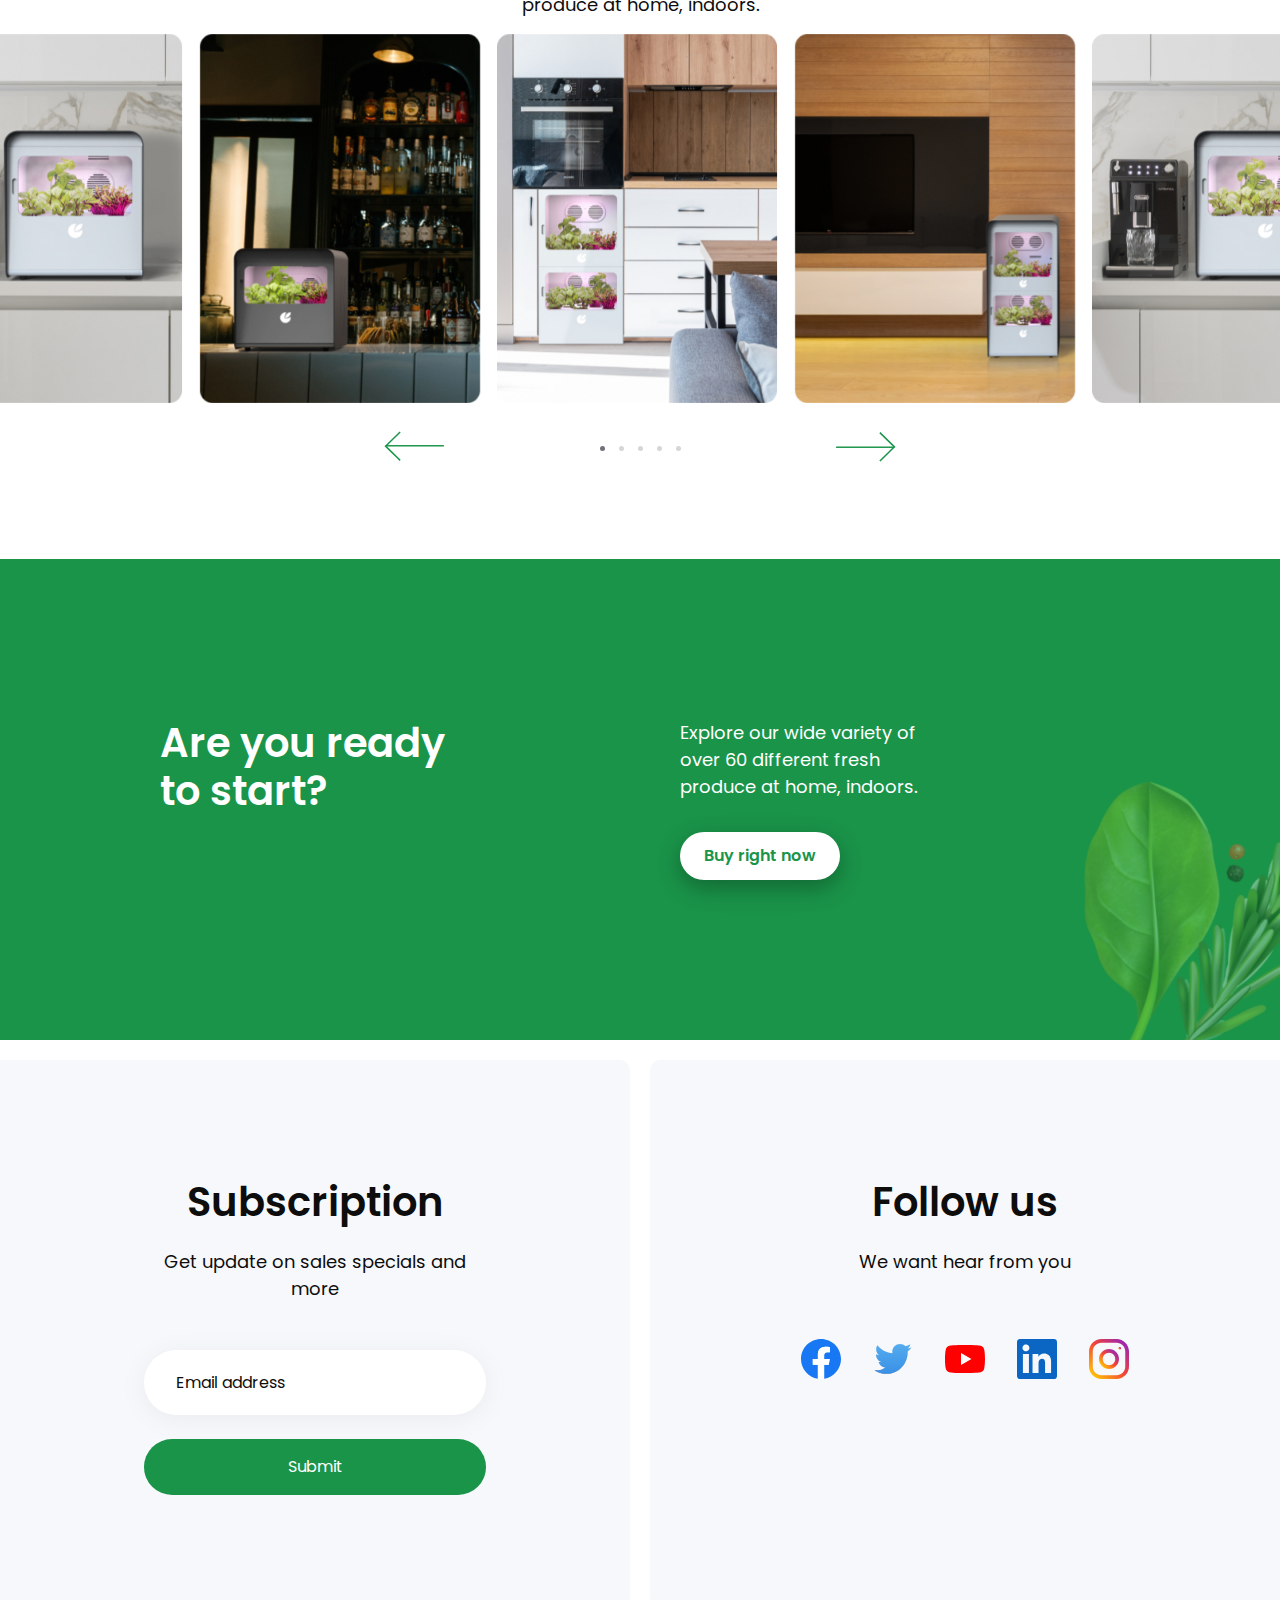
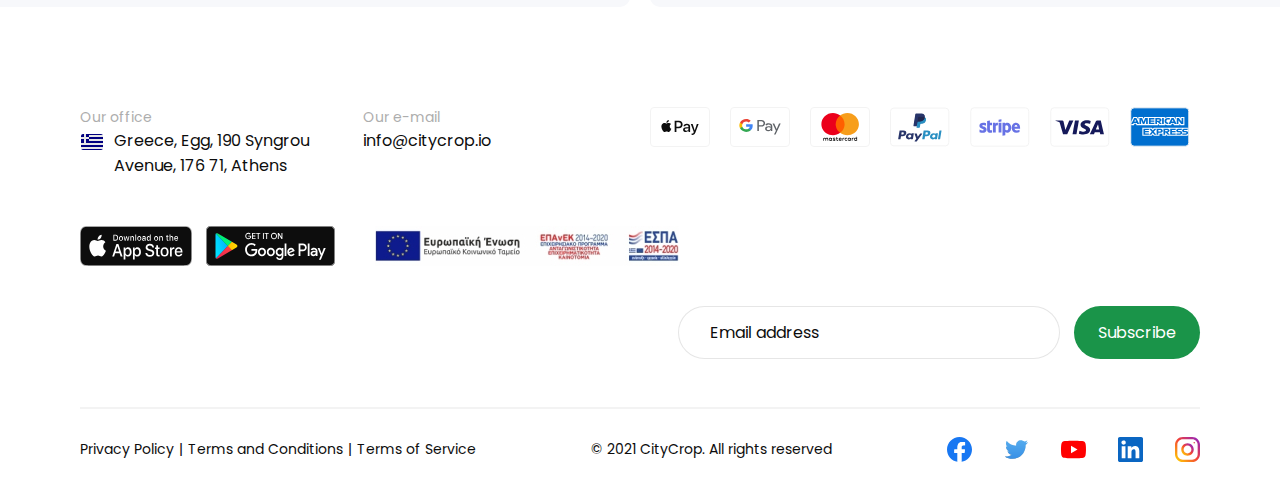
==== commit 697dd8ef: "Plants Showroom page" ====
--- a/index.html
+++ b/index.html
@@ -34,7 +34,7 @@
               <a href="./pages/faq.html" class="nav-link">FAQ</a>
             </li>
             <li class="nav-item">
-              <a href="#" class="nav-link">Plant Showroom</a>
+              <a href="./pages/plants-showroom.html" class="nav-link">Plant Showroom</a>
             </li>
             <li class="nav-item">
               <a href="./pages/about.html" class="nav-link">About us</a>
--- a/css/global.css
+++ b/css/global.css
@@ -280,7 +280,7 @@
 .footer__row--2 {
   display: flex;
   align-items: center;
-  gap: 3rem;
+  gap: 2.5rem;
   margin-bottom: 3rem;
   flex-wrap: wrap;
 }
@@ -341,7 +341,7 @@
 
 .footer__form {
   display: flex;
-  gap: 20px;
+  gap: 14px;
 }
 
 .footer__form .form__input:focus ~ .form__label,
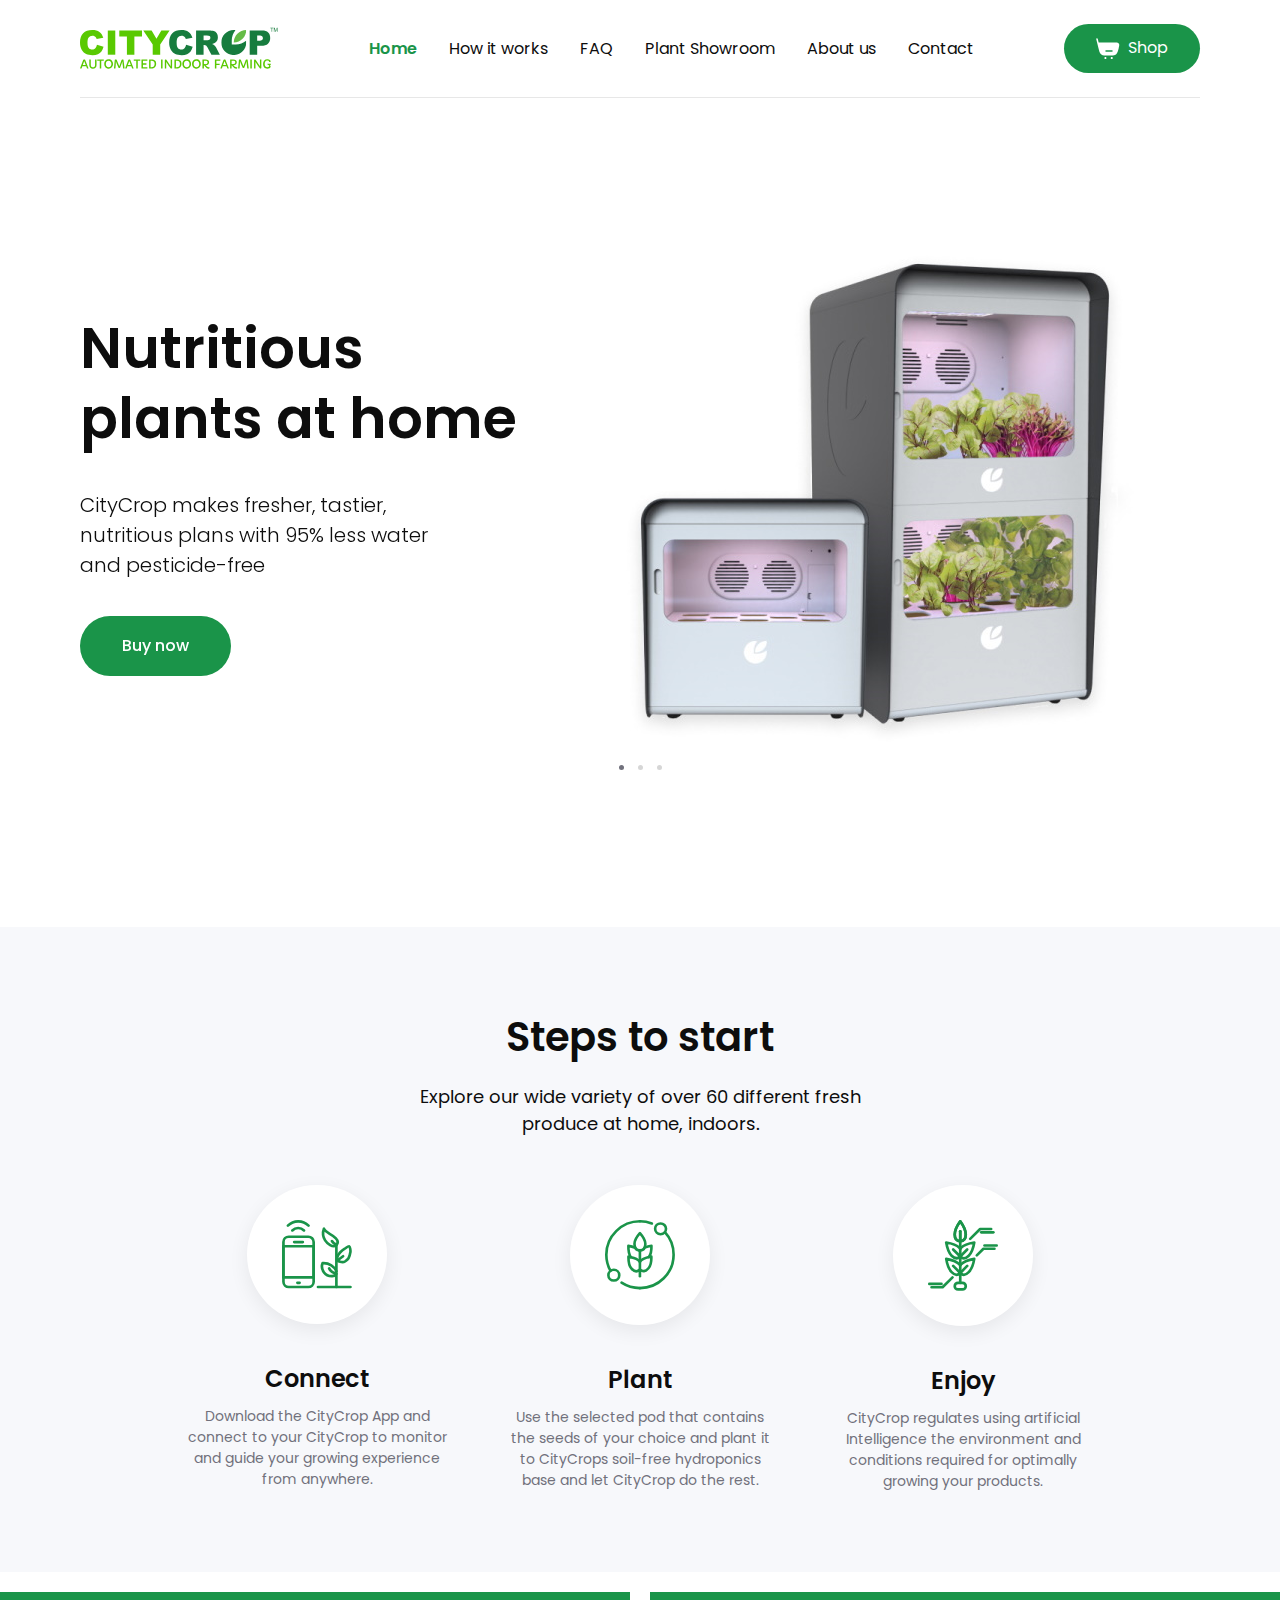
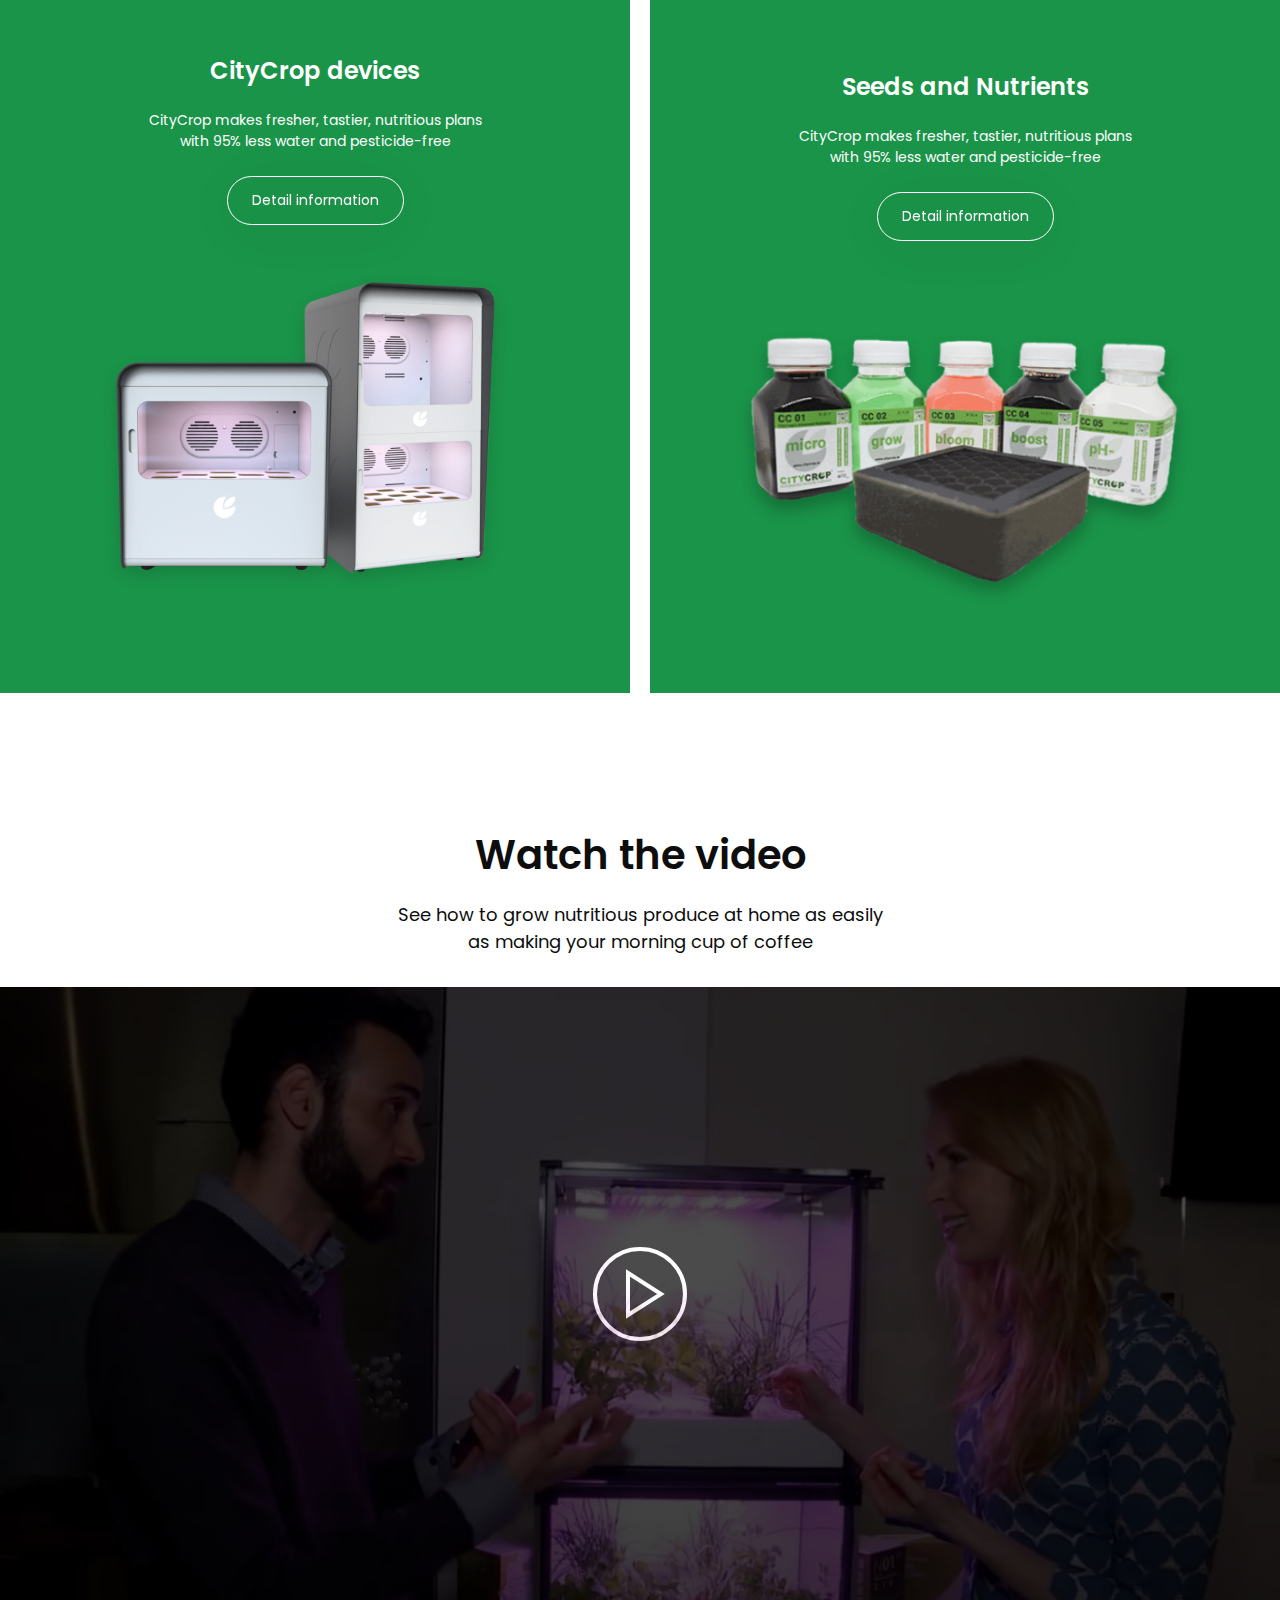
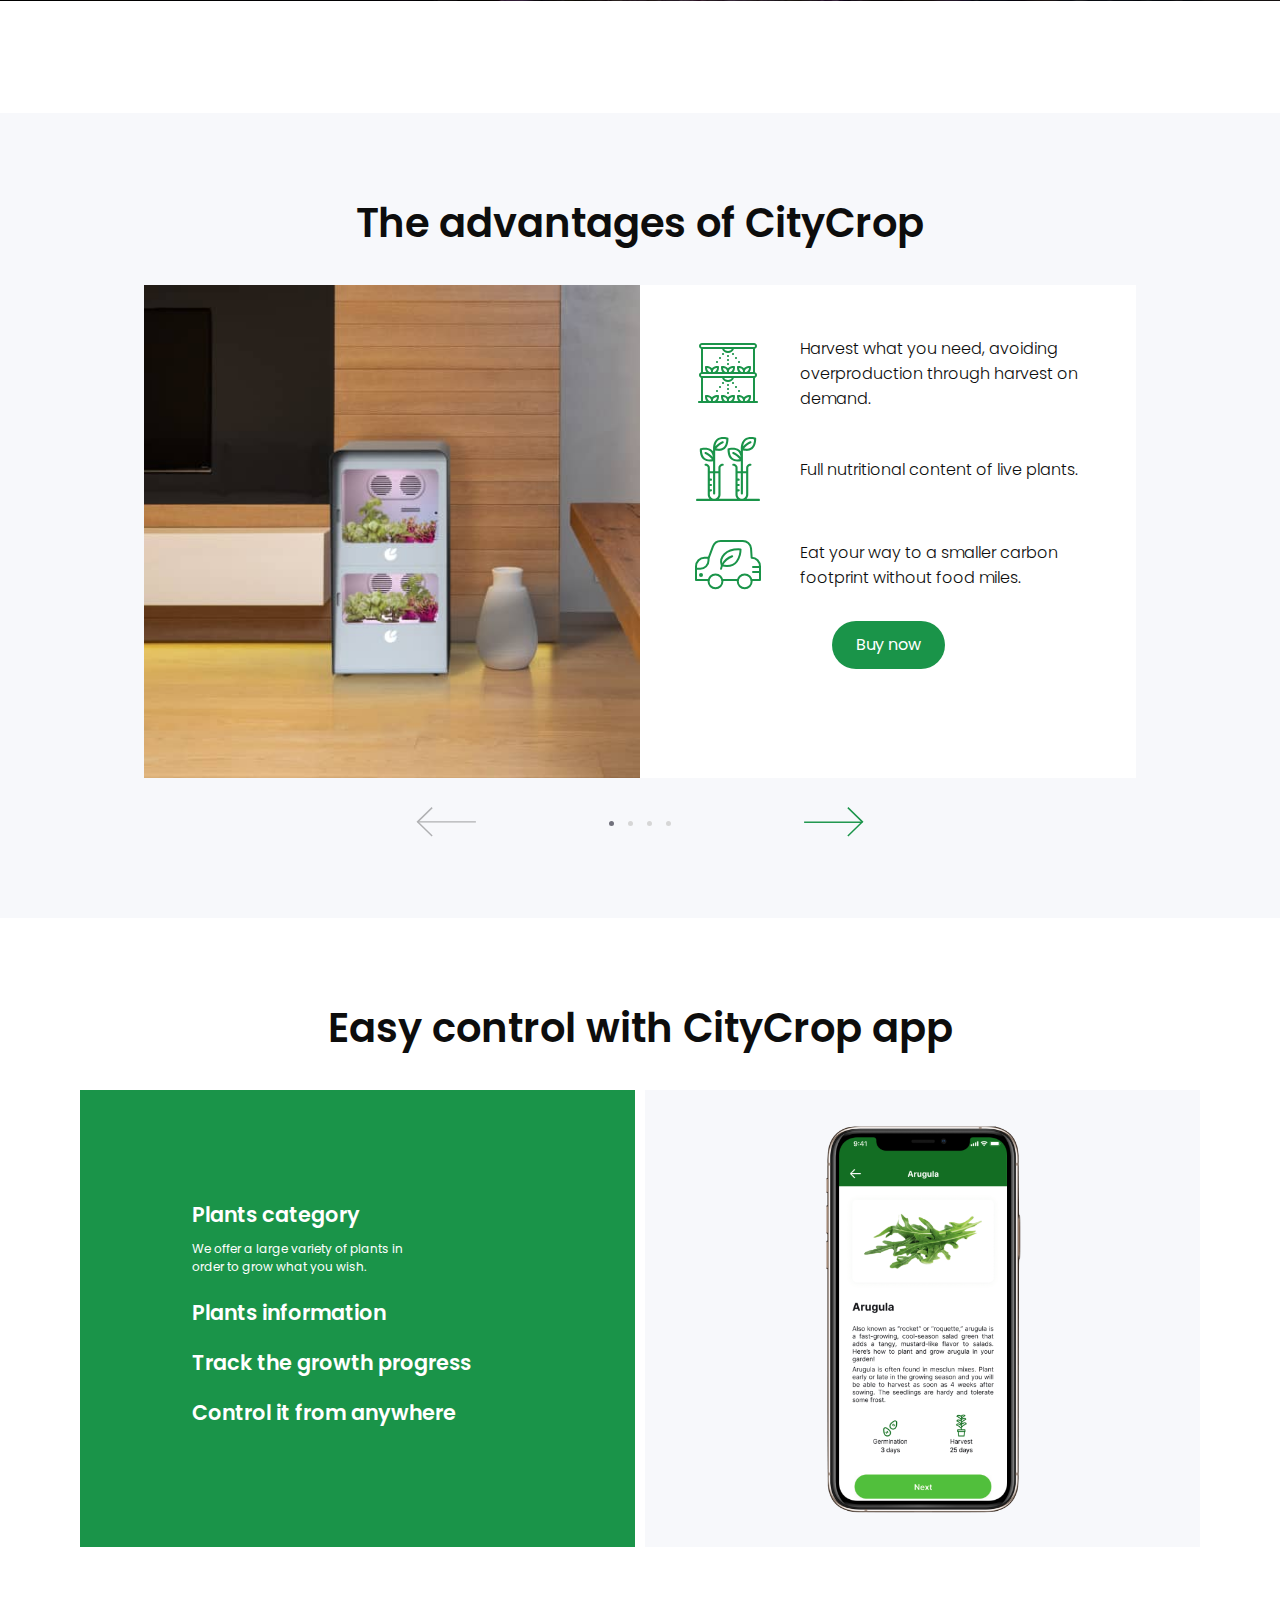
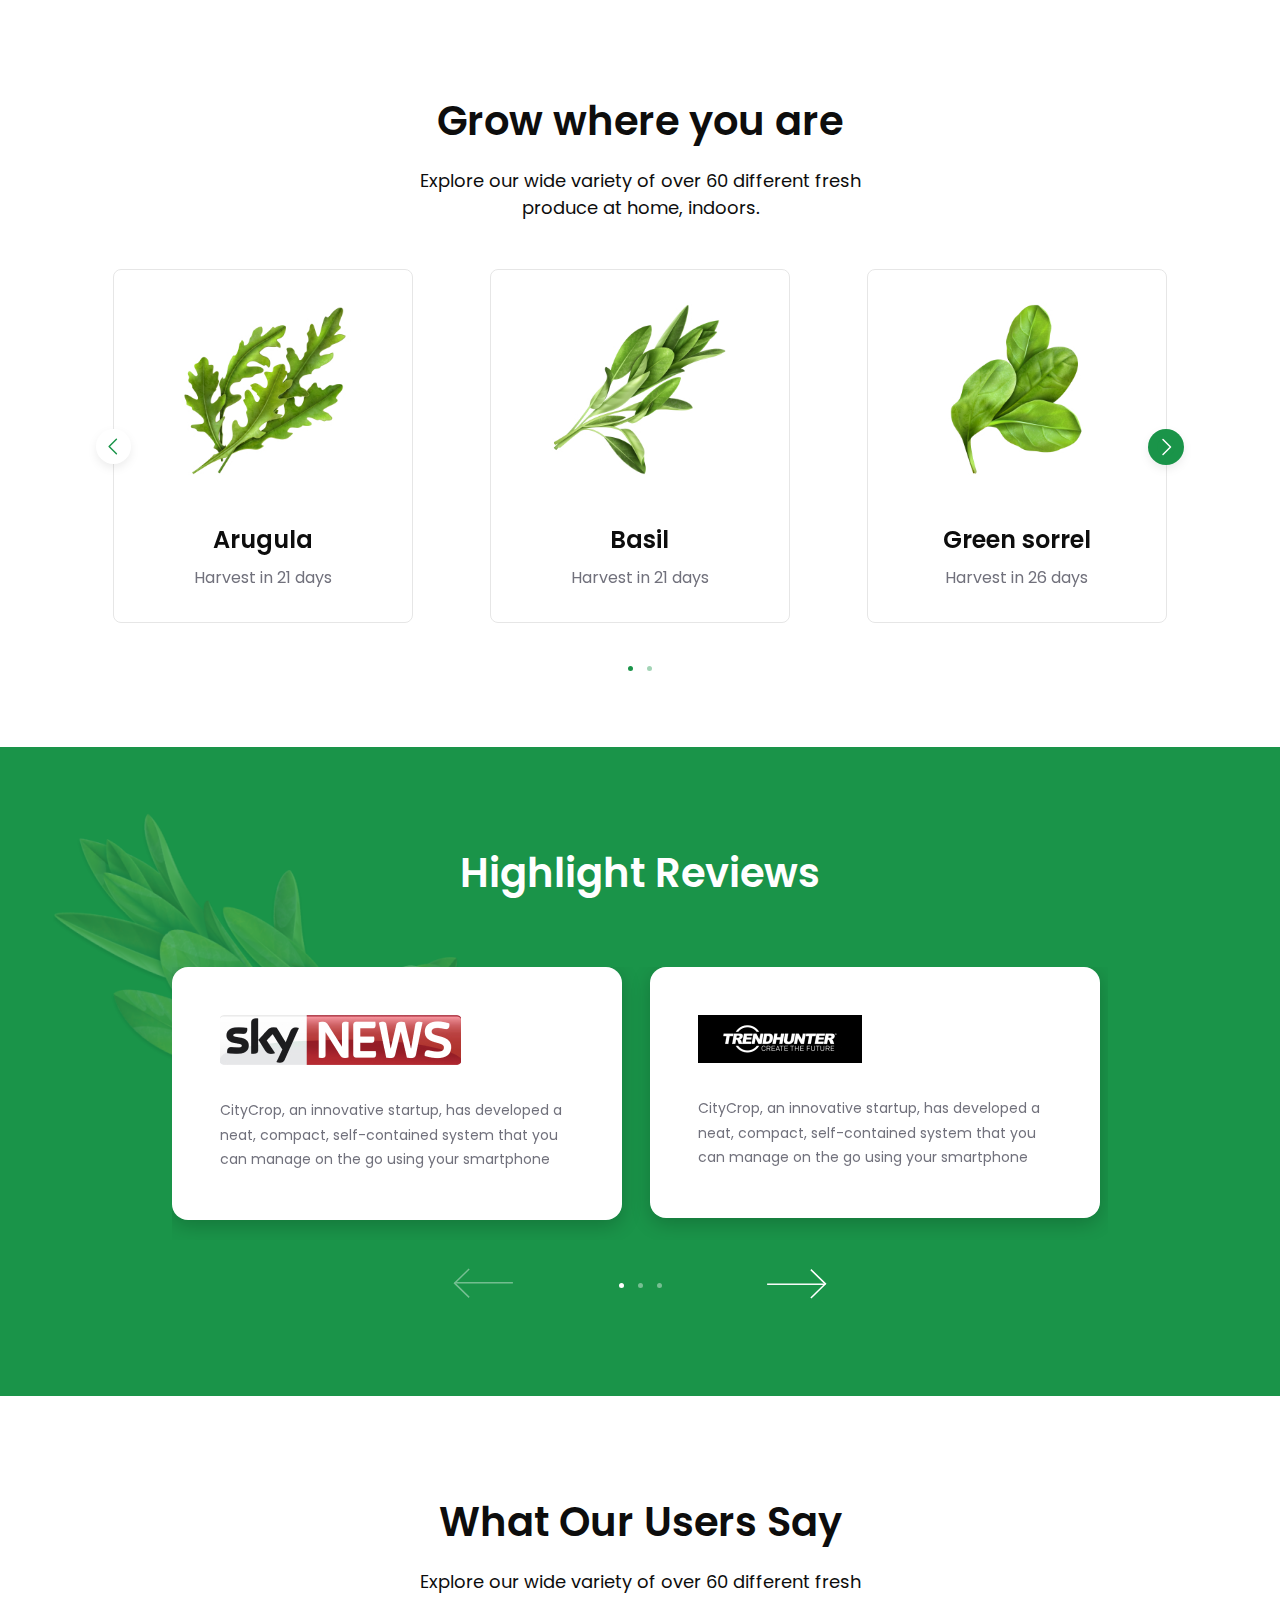
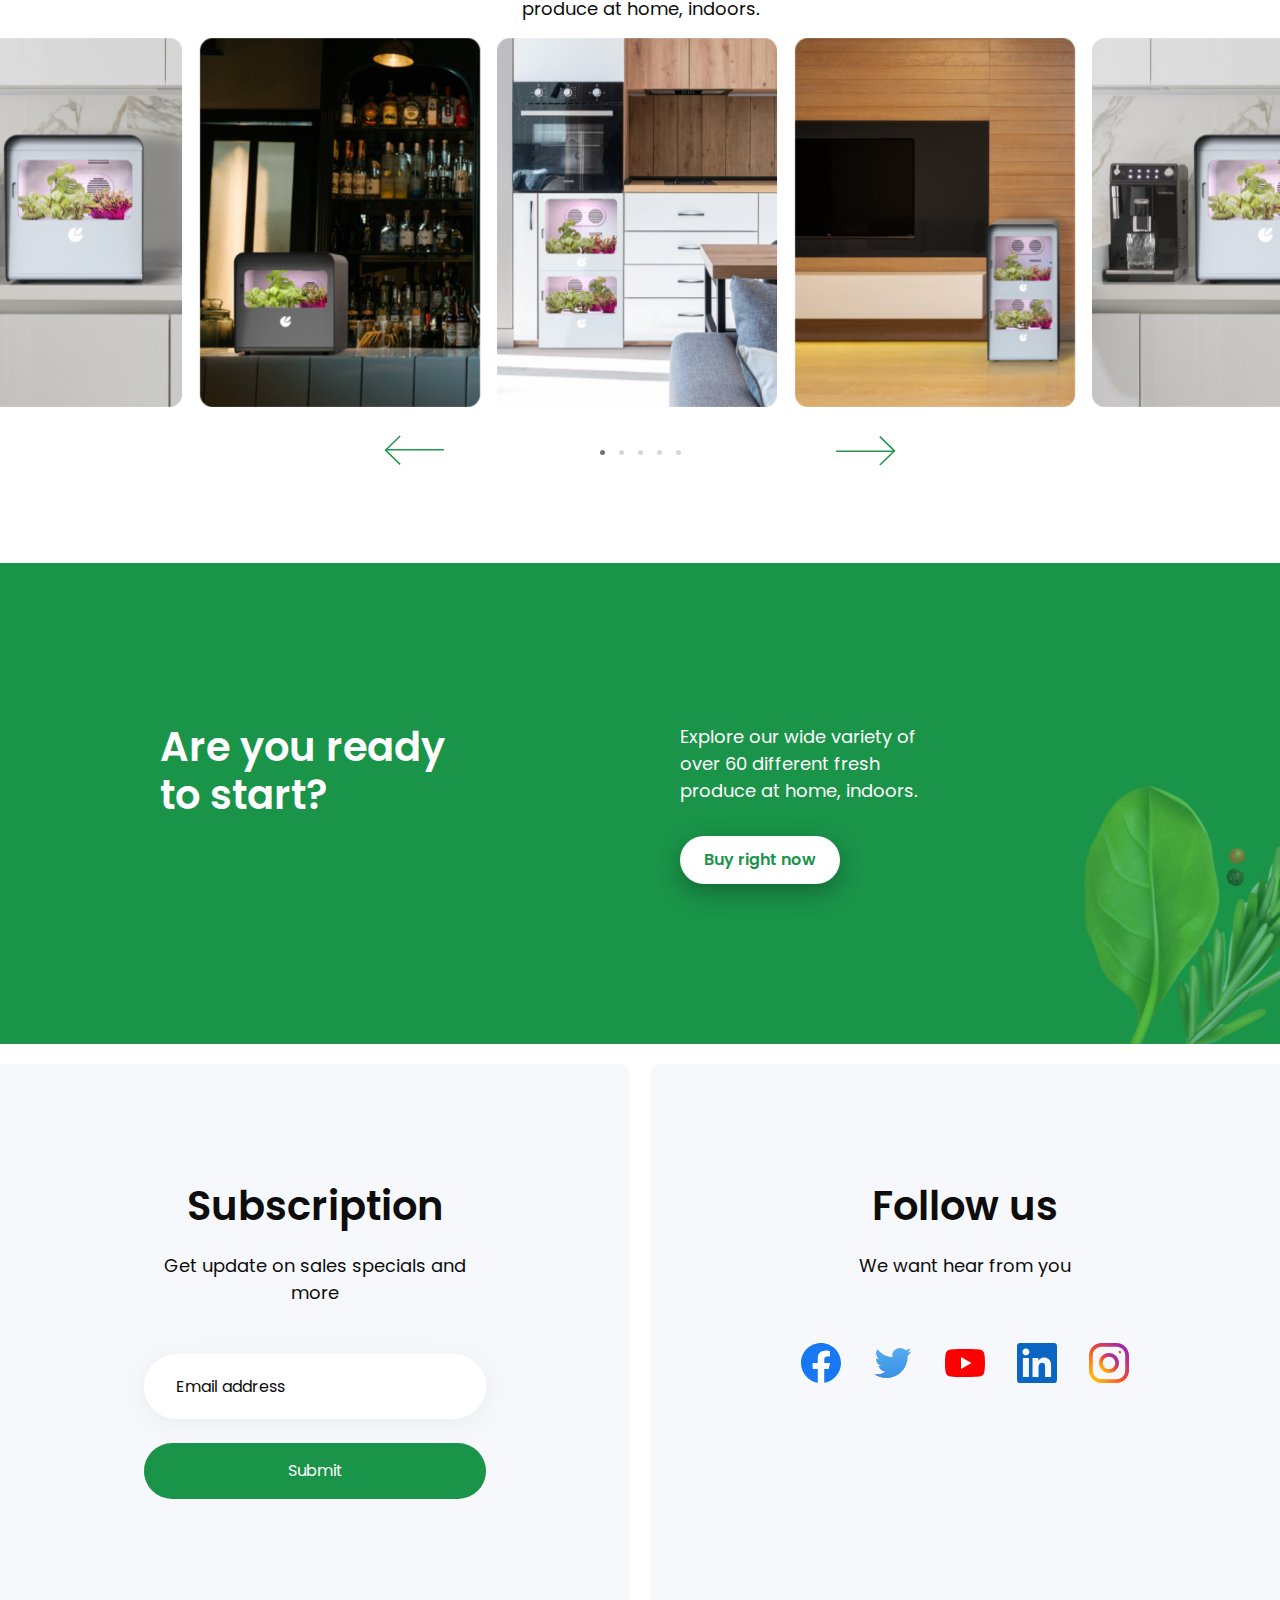
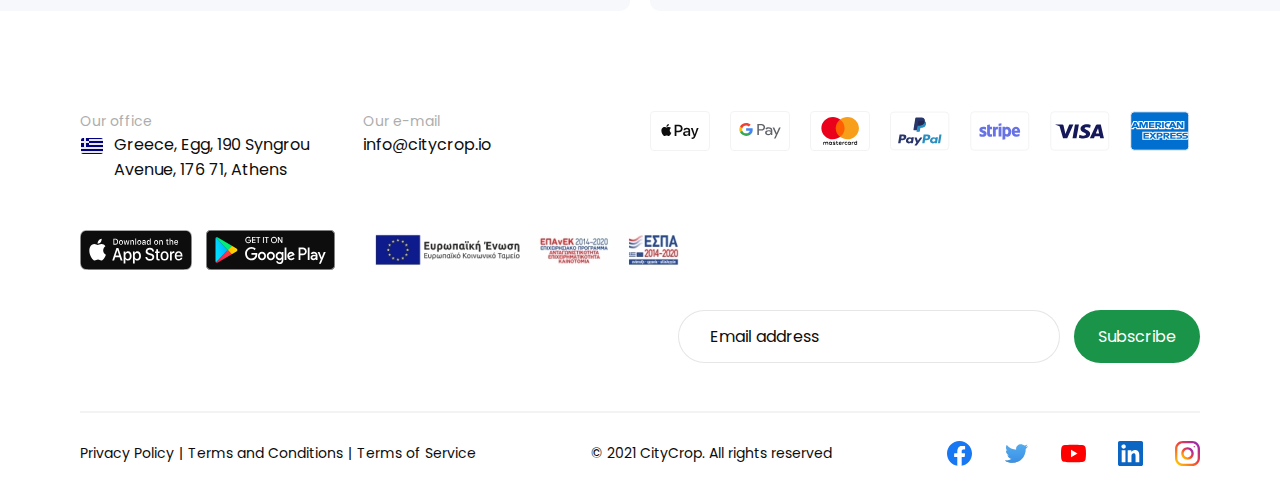
==== commit f0e8848d: "Updated changes" ====
--- a/index.html
+++ b/index.html
@@ -8,7 +8,7 @@
     <!-- Fonts -->
     <link rel="preconnect" href="https://fonts.googleapis.com" />
     <link rel="preconnect" href="https://fonts.gstatic.com" crossorigin />
-    <link href="https://fonts.googleapis.com/css2?family=Poppins:wght@400;500;600&display=swap" rel="stylesheet" />
+    <link href="https://fonts.googleapis.com/css2?family=Poppins:wght@300;400;500;600&display=swap" rel="stylesheet" />
 
     <!-- Stylesheets-->
     <link rel="stylesheet" href="./css/global.css" />
@@ -321,31 +321,37 @@
           <p class="subhead">Explore our wide variety of over 60 different fresh produce at home, indoors.</p>
           <div class="owl-carousel owl-theme" id="grow-slider">
             <div class="item">
-              <div class="grow__card">
-                <div class="card__img">
-                  <img src="./images/Arugula.jpg" alt="" width="175" height="175" />
-                </div>
-                <h3>Arugula</h3>
-                <p>Harvest in 21 days</p>
-              </div>
-            </div>
-            <div class="item">
-              <div class="grow__card">
-                <div class="card__img">
-                  <img src="./images/Basil.jpg" alt="" width="175" height="175" />
-                </div>
-                <h3>Basil</h3>
-                <p>Harvest in 21 days</p>
-              </div>
-            </div>
-            <div class="item">
-              <div class="grow__card">
-                <div class="card__img">
-                  <img src="./images/Green-sorrel.jpg" alt="" width="175" height="175" />
-                </div>
-                <h3>Green sorrel</h3>
-                <p>Harvest in 26 days</p>
-              </div>
+              <a href="#">
+                <div class="grow__card">
+                  <div class="card__img">
+                    <img src="./images/Arugula.jpg" alt="" width="175" height="175" />
+                  </div>
+                  <h3>Arugula</h3>
+                  <p>Harvest in 21 days</p>
+                </div>
+              </a>
+            </div>
+            <div class="item">
+              <a href="#">
+                <div class="grow__card">
+                  <div class="card__img">
+                    <img src="./images/Basil.jpg" alt="" width="175" height="175" />
+                  </div>
+                  <h3>Basil</h3>
+                  <p>Harvest in 21 days</p>
+                </div>
+              </a>
+            </div>
+            <div class="item">
+              <a href="#">
+                <div class="grow__card">
+                  <div class="card__img">
+                    <img src="./images/Green-sorrel.jpg" alt="" width="175" height="175" />
+                  </div>
+                  <h3>Green sorrel</h3>
+                  <p>Harvest in 26 days</p>
+                </div>
+              </a>
             </div>
 
             <div class="item">
--- a/css/global.css
+++ b/css/global.css
@@ -136,6 +136,19 @@
   background: #e7e7e7;
 }
 
+.btn--outline {
+  background: transparent;
+  color: var(--green);
+  border-color: var(--green);
+  border: 1px solid var(--green);
+  padding: 10px 18px;
+}
+.btn--outline:hover,
+.btn--outline:active {
+  background: transparent;
+  color: var(--green);
+}
+
 ol,
 ul {
   list-style: none;
@@ -179,6 +192,140 @@
 }
 .gap-1 {
   gap: 1rem;
+}
+.gap-2 {
+  gap: 2rem;
+}
+/*Custom checkbox and radio button*/
+.option__container {
+  display: block;
+  position: relative;
+  padding-left: 28px;
+  margin-bottom: 12px;
+  cursor: pointer;
+  -webkit-user-select: none;
+  -moz-user-select: none;
+  -ms-user-select: none;
+  user-select: none;
+  line-height: 1.25;
+}
+
+.option__container input {
+  position: absolute;
+  opacity: 0;
+  cursor: pointer;
+  height: 0;
+  width: 0;
+}
+
+.checkmark {
+  position: absolute;
+  top: 0;
+  left: 0;
+  height: 20px;
+  width: 20px;
+  background-color: white;
+  border: 1px solid #e3e3e5;
+  border-radius: 4px;
+  line-height: 1;
+  display: flex;
+  align-items: center;
+  justify-content: center;
+}
+
+.checkmark:after {
+  content: "";
+  position: absolute;
+  display: none;
+}
+
+.option__container input:checked ~ .checkmark:after {
+  display: block;
+}
+
+.option__container .checkmark:after {
+  content: url("../images/checkmark.svg");
+  top: 0;
+}
+.option__container.radio__btn .checkmark:after {
+  content: url("../images/radio-dot.svg");
+  top: auto;
+}
+.option__container.radio__btn .checkmark {
+  border-radius: 50%;
+}
+
+/*Dropdown*/
+
+.dropbtn {
+  background-color: transparent;
+  color: black;
+  border: 1px solid #1a9449;
+  border-radius: 52px;
+  padding: 12px 32px;
+  font-size: 16px;
+  cursor: pointer;
+  width: 100%;
+  text-align: left;
+  display: flex;
+  justify-content: space-between;
+  margin-bottom: 1rem;
+}
+
+.dropbtn.open {
+  color: #1a9449;
+}
+
+.dropbtn span {
+  pointer-events: none;
+}
+.dropbtn svg {
+  width: 12px;
+  transition: transform 0.3s;
+}
+
+.dropbtn.open + .dropdown-content {
+  display: block;
+}
+
+.dropbtn.open svg {
+  transform: rotate(180deg);
+}
+
+.dropbtn.open path {
+  fill: var(--green);
+}
+
+.dropdown {
+  position: relative;
+  display: inline-block;
+}
+
+.dropdown-content {
+  display: none;
+  position: absolute;
+  width: 100%;
+  min-width: 160px;
+  overflow: auto;
+  background: #ffffff;
+  box-shadow: 0px 8px 12px rgba(0, 0, 0, 0.05);
+  border-radius: 12px;
+  z-index: 1;
+  padding: 0 24px;
+  transition: all 0.24s cubic-bezier(0.215, 0.61, 0.355, 1), opacity 0.12s cubic-bezier(0.215, 0.61, 0.355, 1);
+  box-shadow: 0 12px 18px rgb(0, 0, 0, 0.14);
+}
+
+.dropdown-content a {
+  color: black;
+  padding: 18px 0;
+  text-decoration: none;
+  display: block;
+  border-bottom: 1px solid rgba(13, 13, 13, 0.05);
+}
+
+.dropdown a:hover {
+  color: #1a9449;
 }
 
 /* || Navbar styles*/
@@ -239,6 +386,25 @@
   display: flex;
   gap: 8px;
   align-items: center;
+  position: relative;
+  padding: 12px 2rem;
+}
+.cart {
+  position: relative;
+}
+.counter {
+  background-color: #ff7478;
+  border-radius: 50%;
+  position: absolute;
+  width: 16px;
+  height: 16px;
+  line-height: 20px;
+  font-size: 10px;
+  right: -10px;
+  top: -6px;
+  display: flex;
+  align-items: center;
+  justify-content: center;
 }
 .shop-btn--mobile {
   display: none;
@@ -446,8 +612,94 @@
 .social-nav img {
   width: 40px;
 }
+/*Cart sidebar*/
+.cart__sidebar {
+  position: absolute;
+  min-height: 100vh;
+  right: -100%;
+  top: 0;
+  background-color: #f7f8fb;
+  padding: 3rem;
+  transition: all 0.5s;
+  /* display: none; */
+}
+.cart__sidebar__close {
+  position: absolute;
+  top: 1rem;
+  right: 1rem;
+}
+.cart__sidebar .cart__item {
+  justify-content: space-between;
+  padding: 1rem 0;
+  gap: 2rem;
+}
+.cart__sidebar .cart__item > div {
+  width: auto !important;
+  gap: 8px;
+  font-size: 16px;
+}
+.cart__sidebar .product__card {
+  display: flex;
+  gap: 1rem;
+  align-items: center;
+}
+.cart__sidebar .product__card img {
+  width: 80px;
+  background-color: #f7f8fb;
+}
+.cart__sidebar .product__card h2 {
+  color: var(--green);
+  text-align: left;
+  font-size: 18px;
+  max-width: 250px;
+}
+.cart__sidebar .product__card p {
+  margin: 0;
+}
+.cart__sidebar .remove__product__btn {
+  flex: 0 !important;
+  cursor: pointer;
+  position: static;
+  width: auto !important;
+}
+.cart__sidebar .subtotal {
+  display: flex;
+  justify-content: space-between;
+  padding: 1.5rem 0;
+  border-bottom: 1px solid #e7e7e7;
+}
+.cart__sidebar .btns {
+  padding: 2rem 0;
+  display: flex;
+  gap: 1rem;
+  justify-content: center;
+}
+.cart__sidebar .btns .btn {
+  padding: 1rem 2rem !important;
+  line-height: 1;
+  padding: 1.25rem 2rem !important;
+}
+.cart__sidebar__close {
+  cursor: pointer;
+}
 
 @media (max-width: 968px) {
+  /*Dropdown*/
+
+  .dropbtn {
+    border: 0;
+    border-radius: 0;
+    border-bottom: 2px solid #e5e5e5;
+    padding: 22px 0;
+    margin-bottom: 0;
+  }
+  .dropdown:last-child .dropbtn {
+    margin-bottom: 0;
+  }
+  .dropdown-content a {
+    padding: 12px 0;
+  }
+
   .nav-link {
     color: var(--white);
   }
@@ -531,7 +783,7 @@
     font-size: 1.25rem;
   }
   p {
-    font-size: 0.75rem;
+    font-size: 14px;
   }
   .btn {
     font-size: 0.875rem;
@@ -574,7 +826,7 @@
 
   /*Footer*/
   .footer {
-    padding-top: 1rem;
+    padding-top: 3rem;
   }
 
   .office__address {
--- a/css/index.css
+++ b/css/index.css
@@ -37,6 +37,7 @@
 .hero__content p {
   max-width: 365px;
   font-size: 1.25rem;
+  font-weight: 300;
 }
 .hero__content .btn {
   margin-top: 1rem;
@@ -121,6 +122,11 @@
   margin-bottom: 3rem;
   font-size: 14px;
 }
+.info__btn:hover {
+  background-color: white;
+  color: var(--green);
+  transition: all 0.2s;
+}
 
 /*Video section*/
 .video__section {
@@ -202,6 +208,7 @@
 }
 .advantages__list p {
   margin: 0;
+  font-weight: 300;
 }
 .advantages__list li:last-child {
   align-self: center;
@@ -264,6 +271,9 @@
   max-width: 300px;
   text-align: center;
   margin: 0 auto;
+}
+.grow__card:hover {
+  border: 1px solid rgba(13, 13, 13, 0.25);
 }
 .grow__card img {
   width: 175px !important;
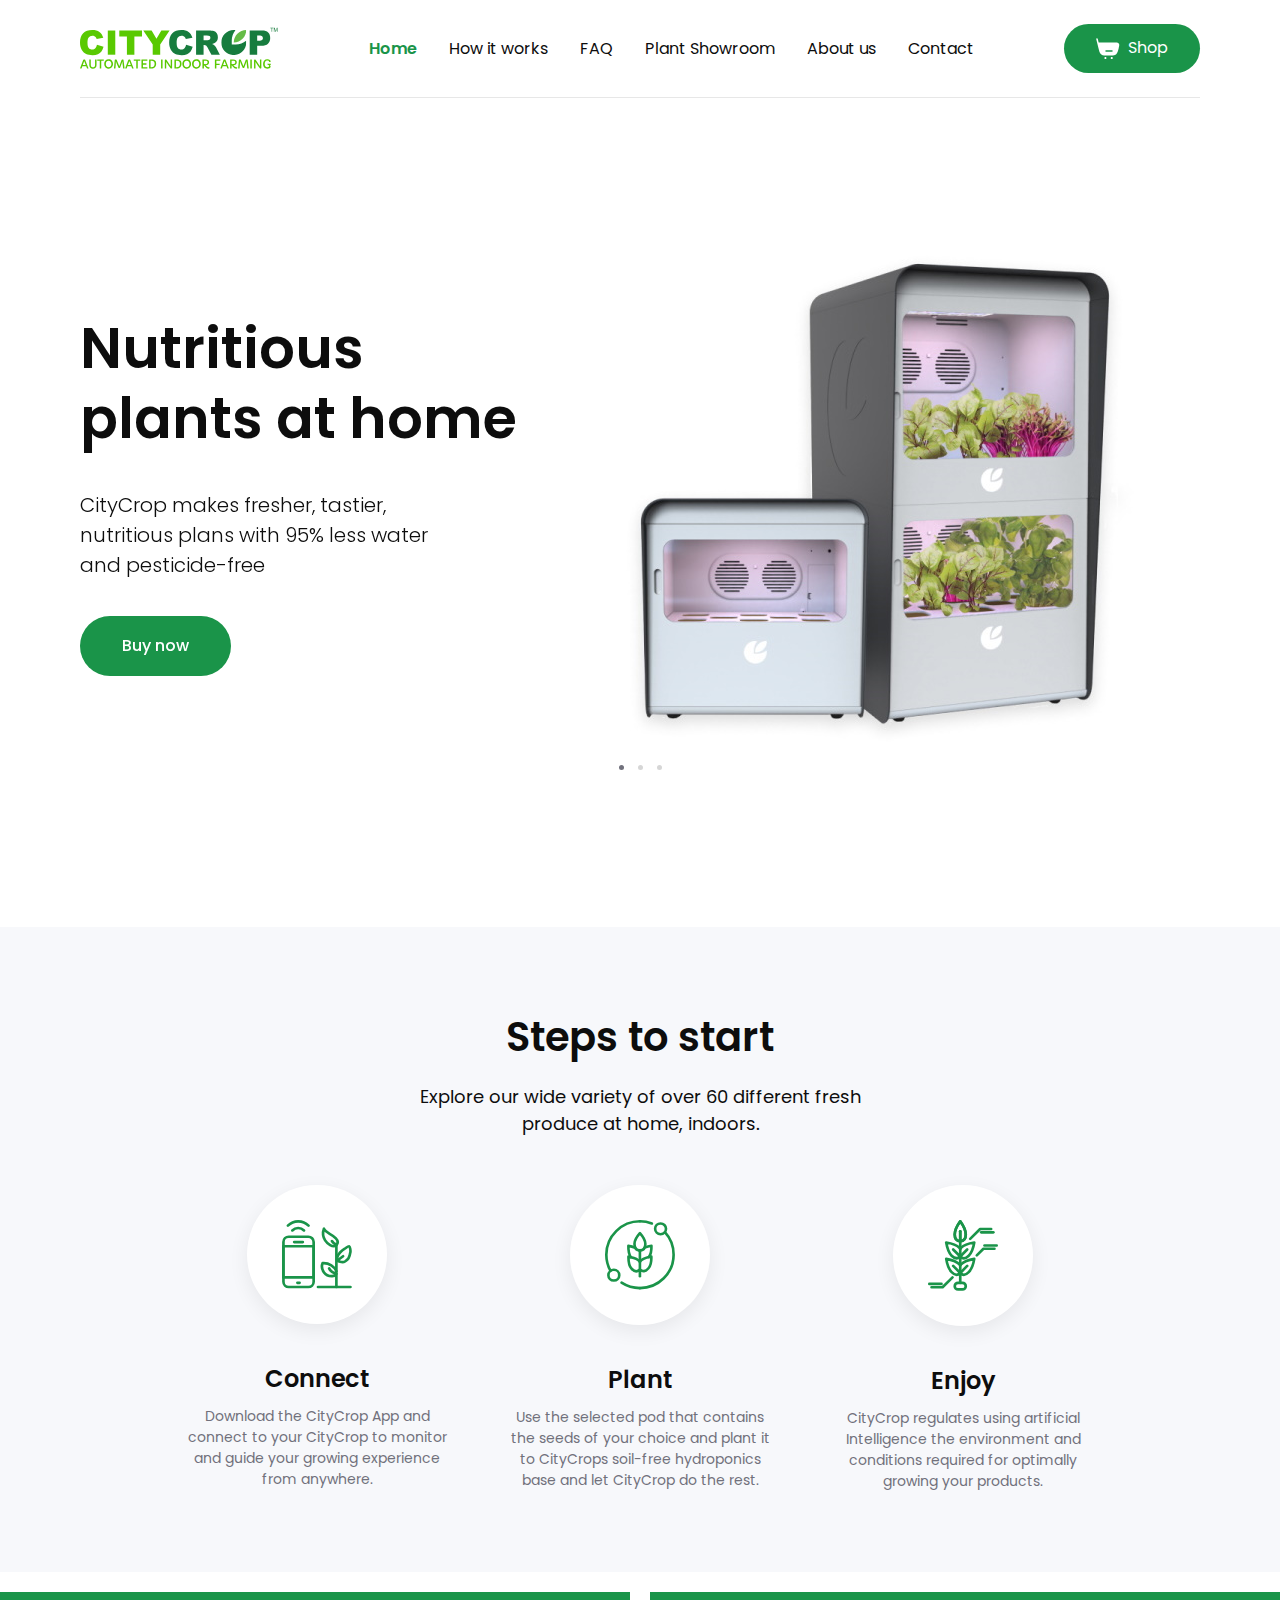
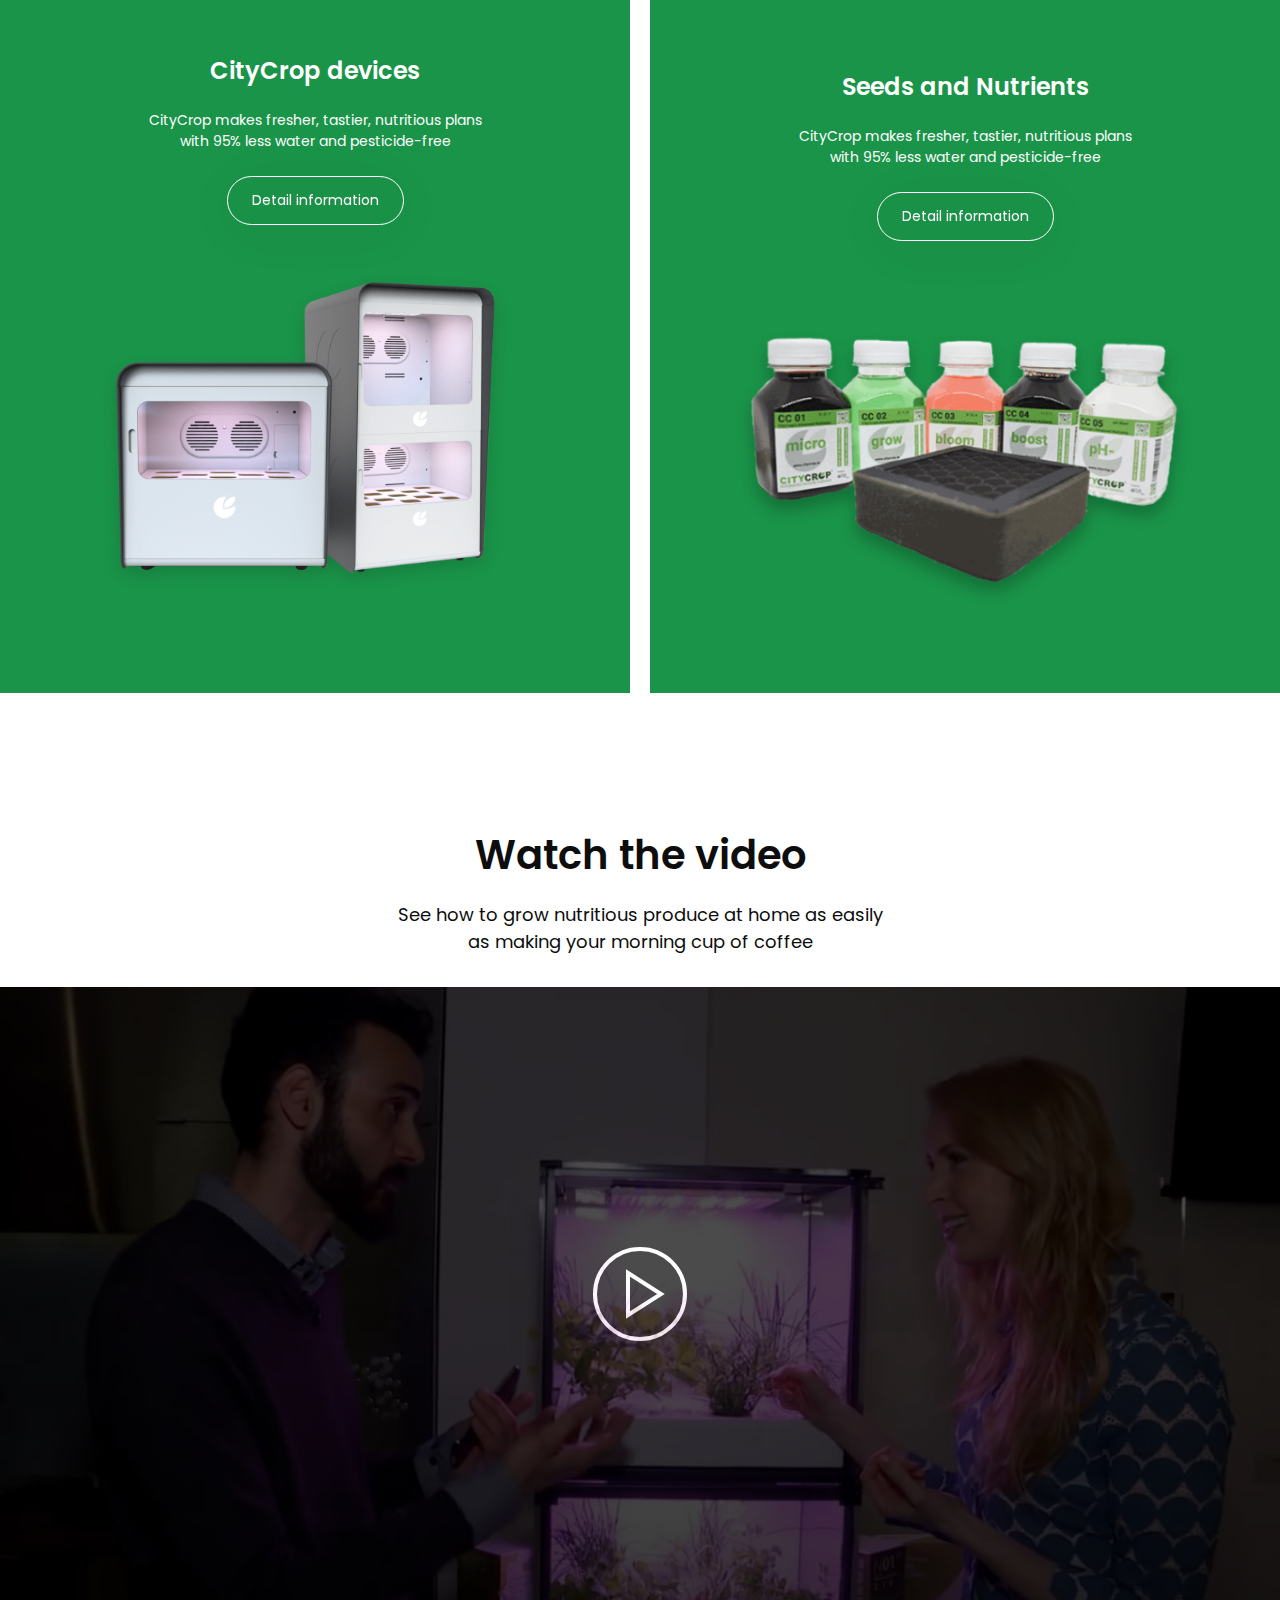
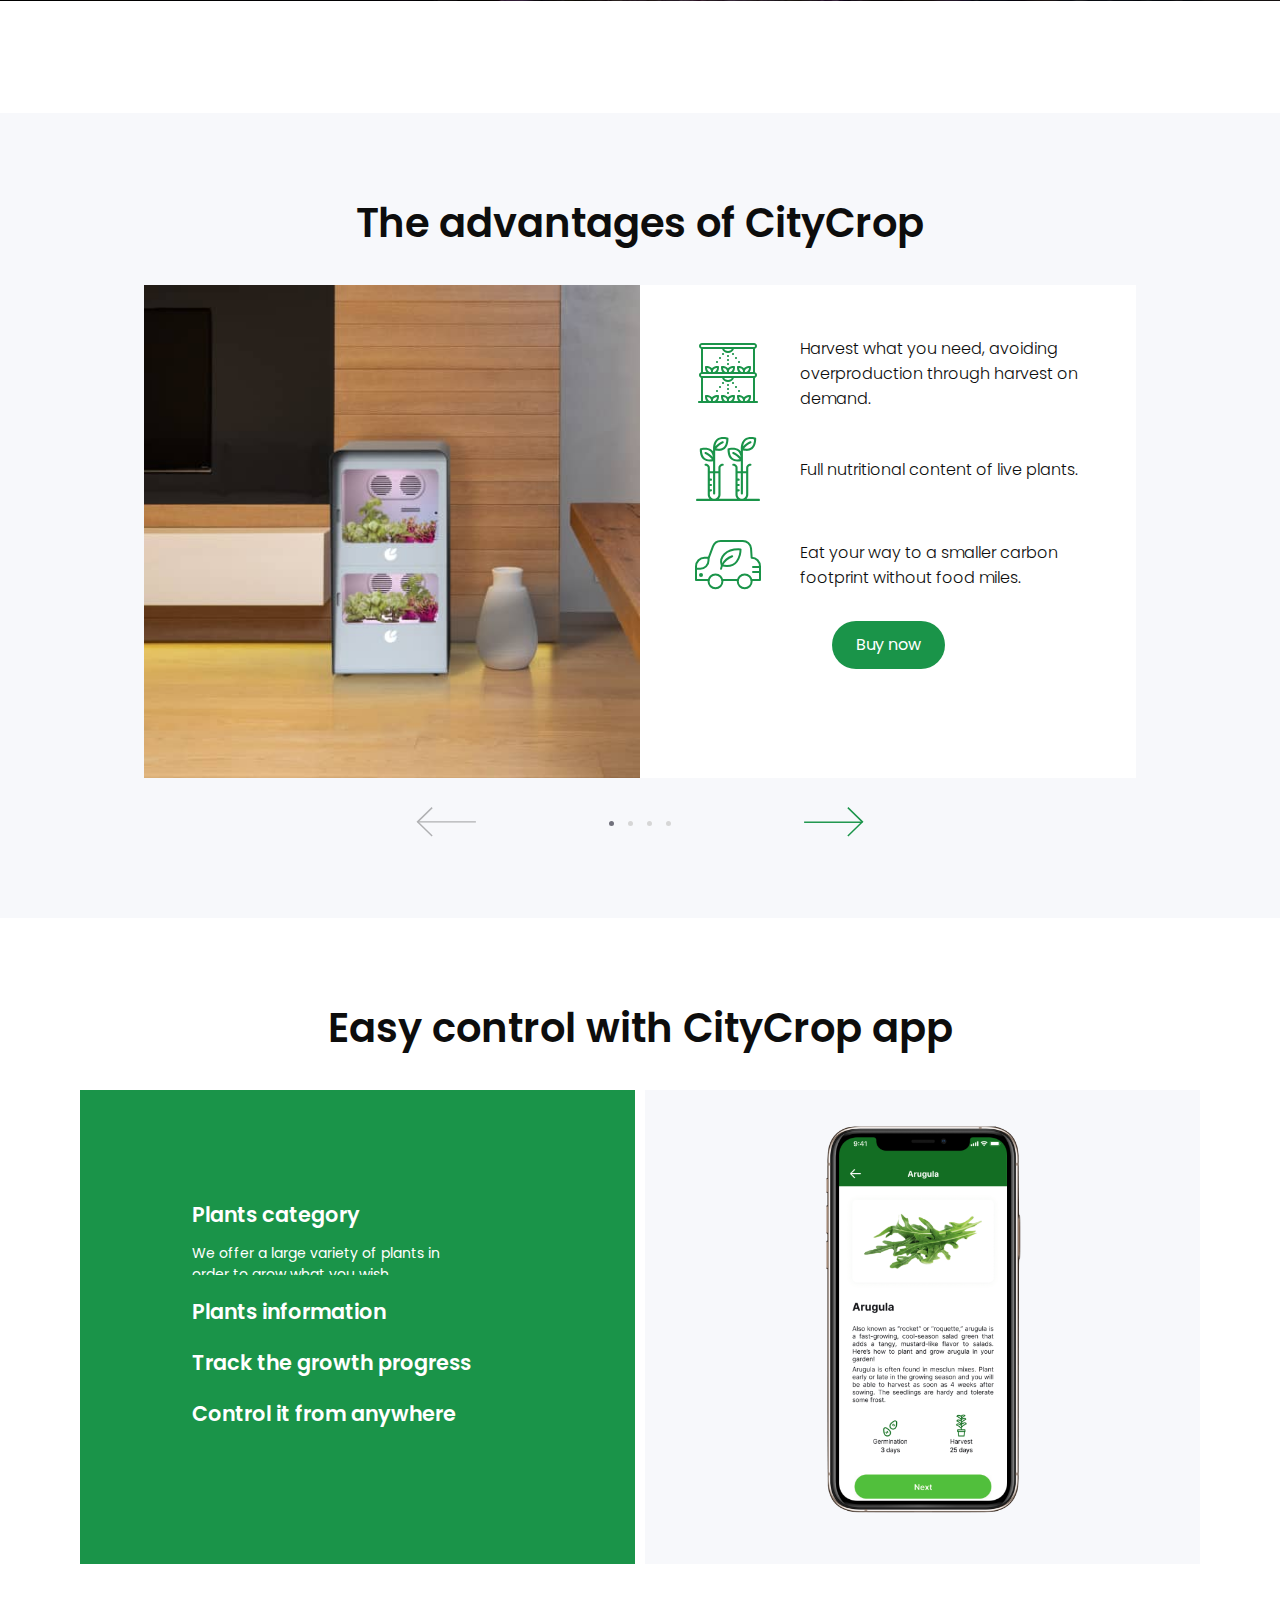
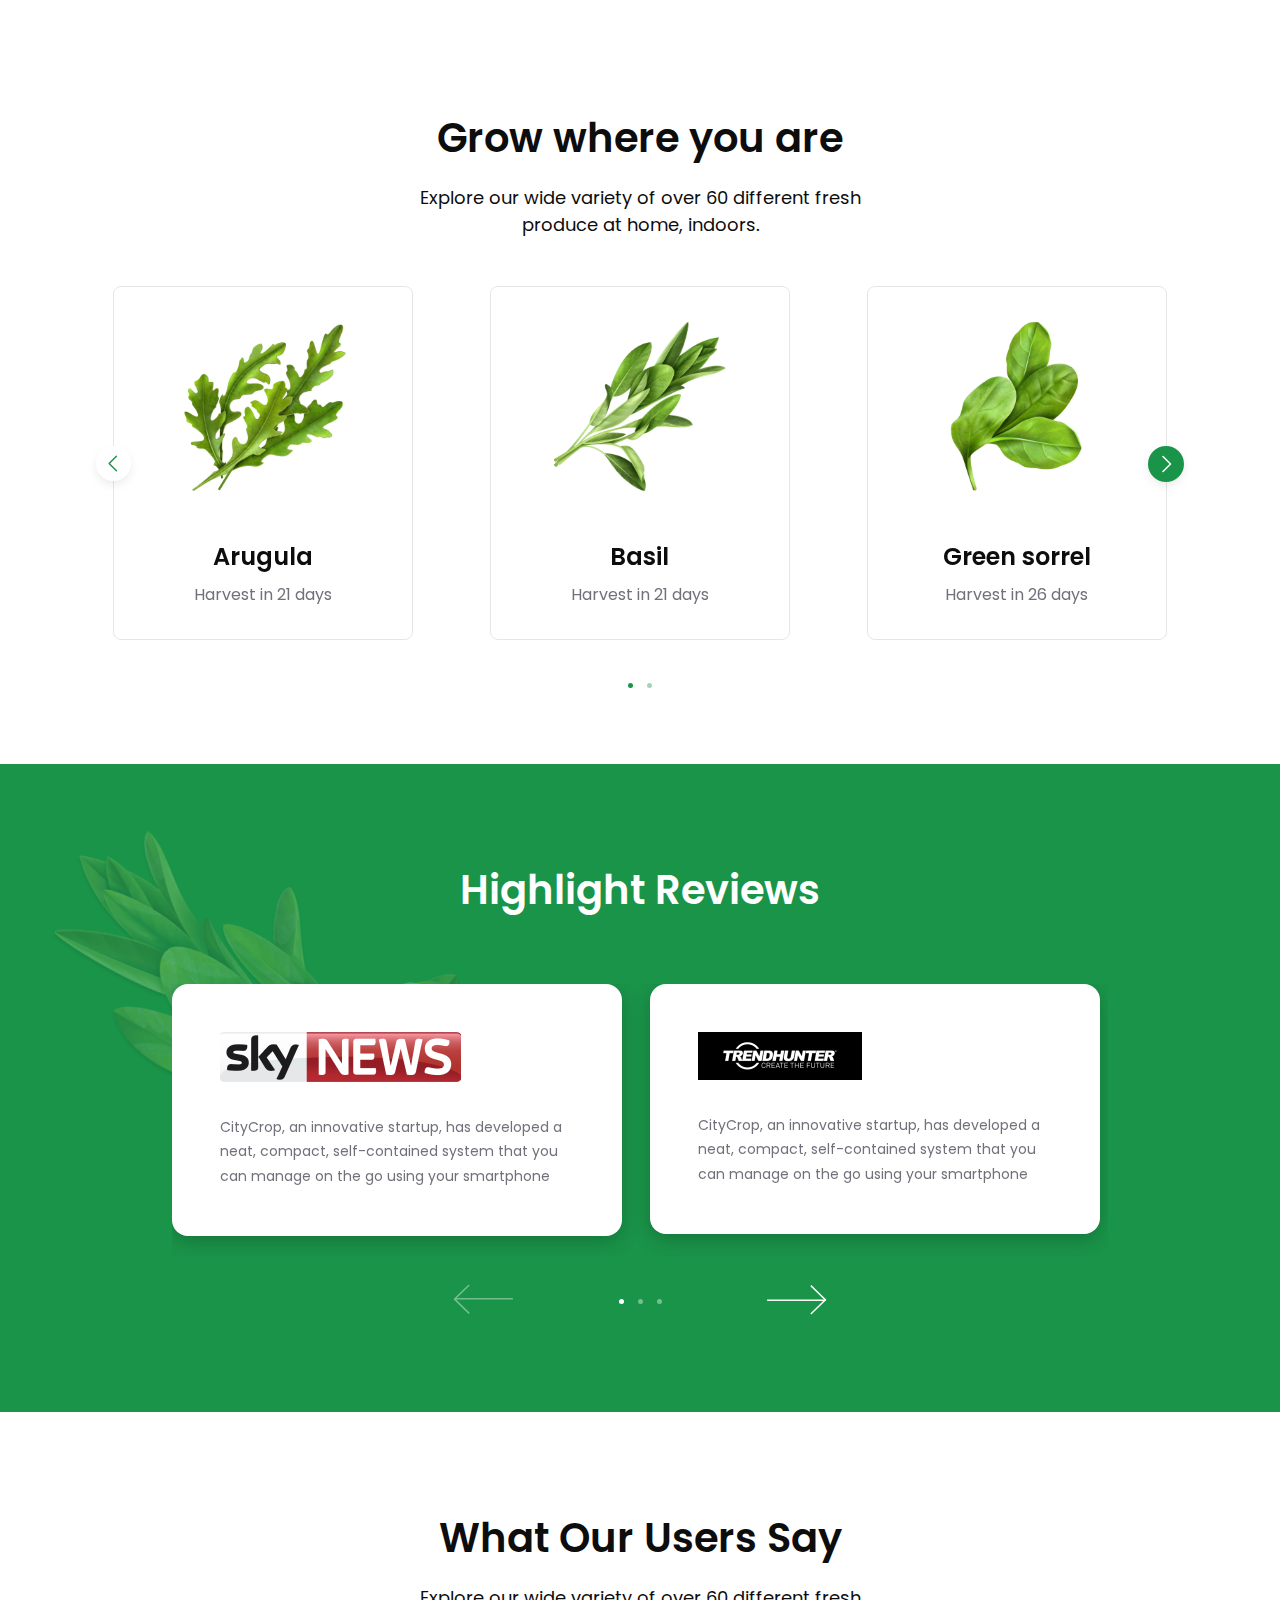
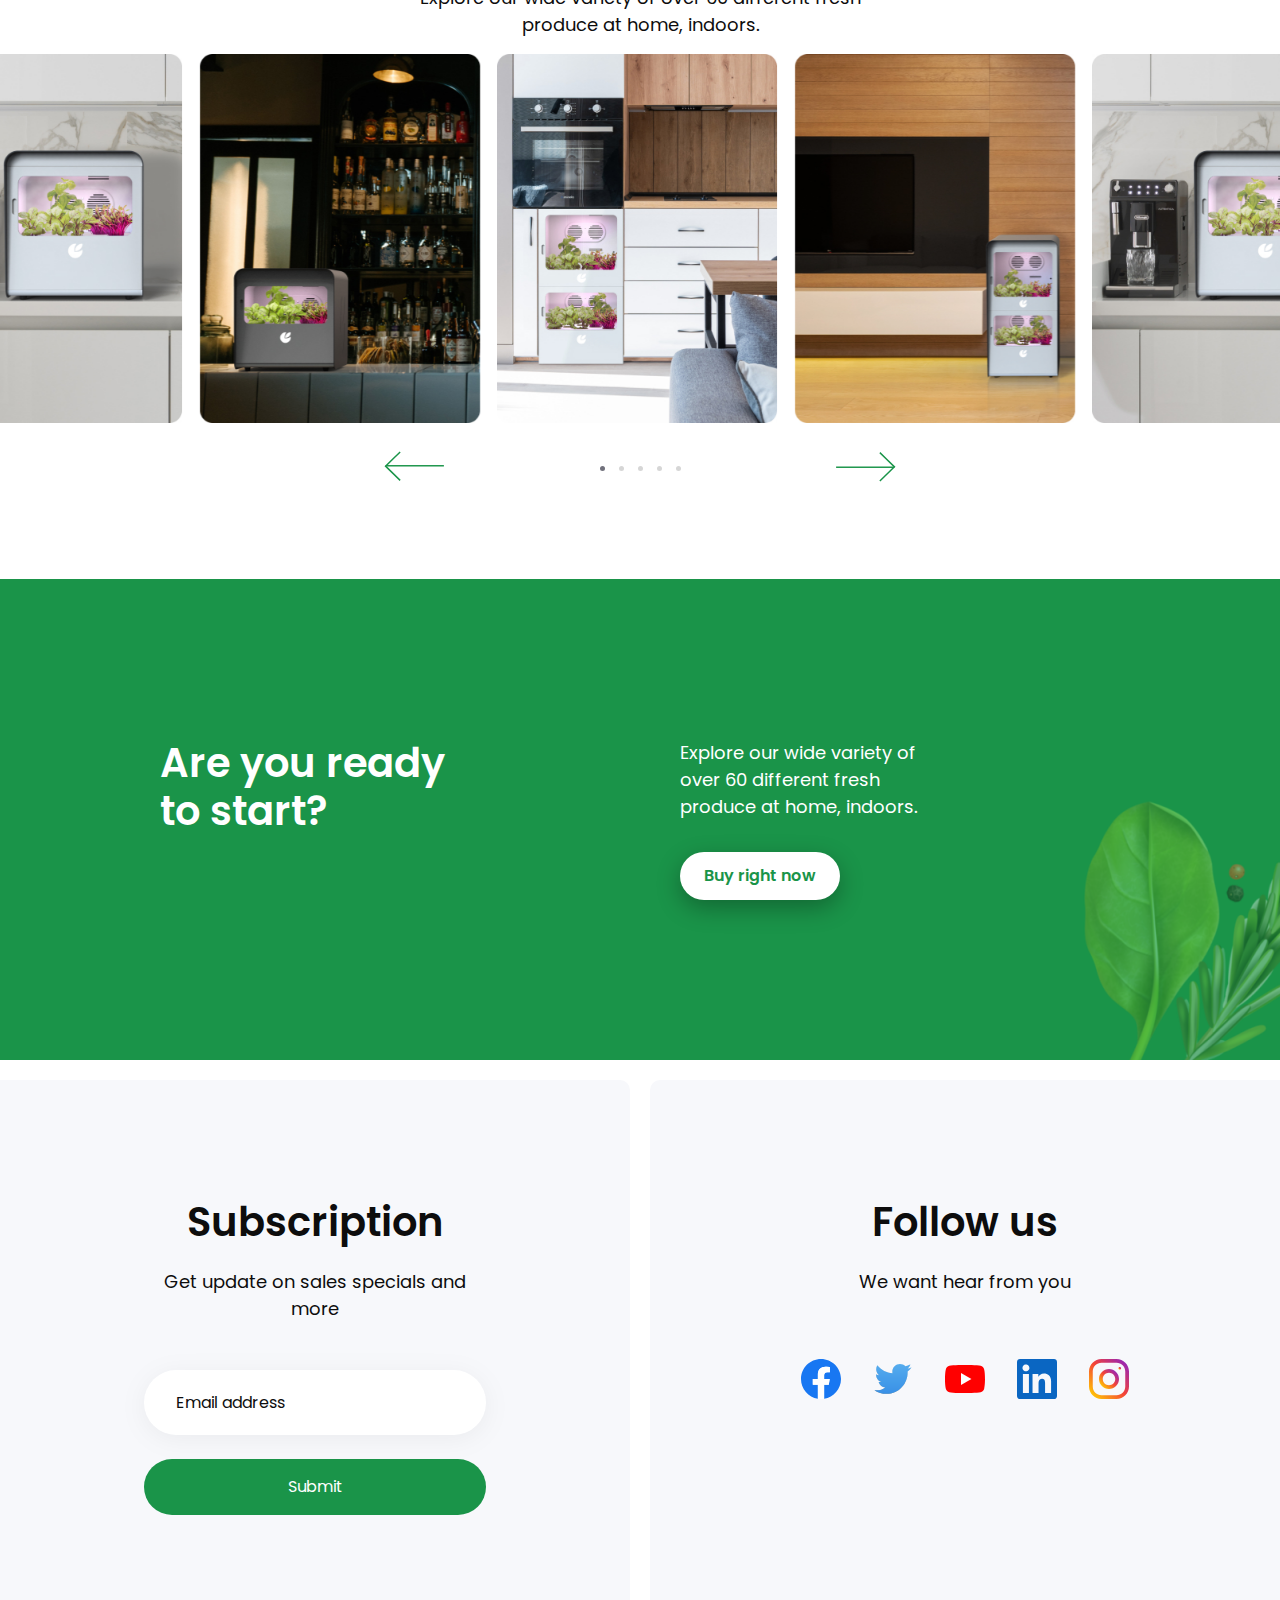
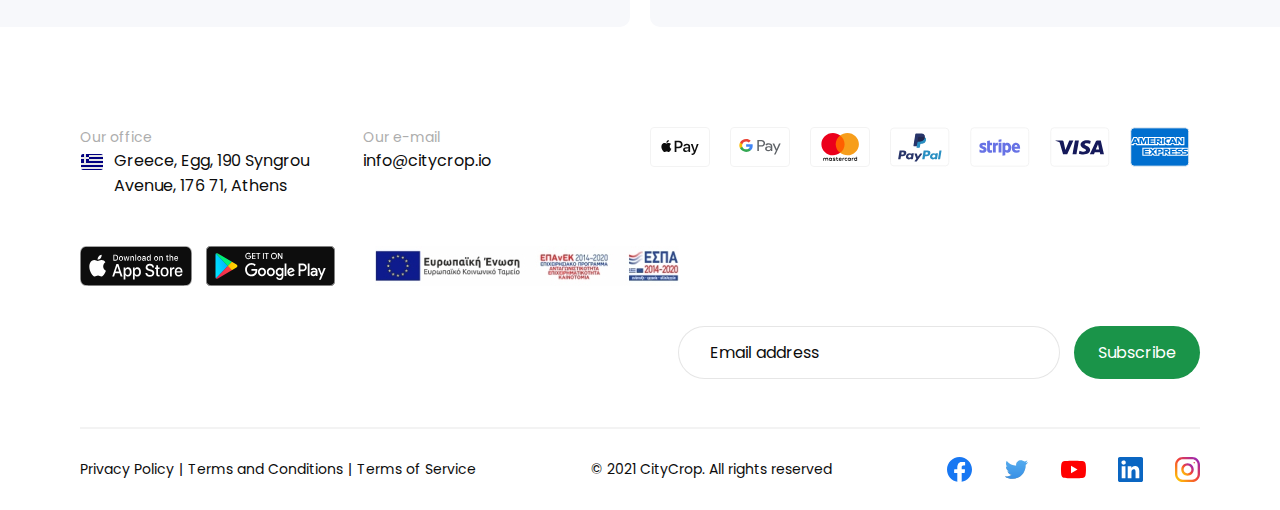
==== commit e3ec0000: "Revision complted" ====
--- a/index.html
+++ b/index.html
@@ -8,7 +8,10 @@
     <!-- Fonts -->
     <link rel="preconnect" href="https://fonts.googleapis.com" />
     <link rel="preconnect" href="https://fonts.gstatic.com" crossorigin />
-    <link href="https://fonts.googleapis.com/css2?family=Poppins:wght@300;400;500;600&display=swap" rel="stylesheet" />
+    <link
+      href="https://fonts.googleapis.com/css2?family=Poppins:wght@300;400;500;600&display=swap"
+      rel="stylesheet"
+    />
 
     <!-- Stylesheets-->
     <link rel="stylesheet" href="./css/global.css" />
@@ -22,7 +25,9 @@
     <header class="header">
       <div class="container">
         <nav class="navbar">
-          <a href="#" class="nav-logo"><img src="./images/logo.svg" alt="City Crop logo" /></a>
+          <a href="#" class="nav-logo"
+            ><img src="./images/logo.svg" alt="City Crop logo"
+          /></a>
           <ul class="nav-menu">
             <li class="nav-item">
               <a href="#" class="nav-link active">Home</a>
@@ -34,7 +39,9 @@
               <a href="./pages/faq.html" class="nav-link">FAQ</a>
             </li>
             <li class="nav-item">
-              <a href="./pages/plants-showroom.html" class="nav-link">Plant Showroom</a>
+              <a href="./pages/plants-showroom.html" class="nav-link"
+                >Plant Showroom</a
+              >
             </li>
             <li class="nav-item">
               <a href="./pages/about.html" class="nav-link">About us</a>
@@ -43,11 +50,16 @@
               <a href="./pages/contact.html" class="nav-link">Contact</a>
             </li>
           </ul>
-          <a href="./pages/shop.html" class="btn btn--sm btn--primary shopping__button">
+          <a
+            href="./pages/shop.html"
+            class="btn btn--sm btn--primary shopping__button"
+          >
             <span><img src="./images/cart.svg" alt="" /></span>
             <span>Shop</span>
           </a>
-          <a href="./pages/shop.html" class="shop-btn--mobile"><img src="./images/buy.svg" alt="" /></a>
+          <a href="./pages/shop.html" class="shop-btn--mobile"
+            ><img src="./images/buy.svg" alt=""
+          /></a>
           <div class="hamburger">
             <span class="bar"></span>
             <span class="bar"></span>
@@ -67,10 +79,17 @@
                     Nutritious <br />
                     plants at home
                   </h1>
-                  <p>CityCrop makes fresher, tastier, nutritious plans with 95% less water and pesticide-free</p>
-                  <a href="./pages/shop.html" class="btn btn--primary btn--lg">Buy now</a>
-                </div>
-                <div class="hero__img"><img src="./images/hero.jpg" alt="" /></div>
+                  <p>
+                    CityCrop makes fresher, tastier, nutritious plans with 95%
+                    less water and pesticide-free
+                  </p>
+                  <a href="./pages/shop.html" class="btn btn--primary btn--lg"
+                    >Buy now</a
+                  >
+                </div>
+                <div class="hero__img">
+                  <img src="./images/hero.jpg" alt="" />
+                </div>
               </div>
             </div>
 
@@ -81,8 +100,13 @@
                     Nutritious <br />
                     plants at home
                   </h1>
-                  <p>CityCrop makes fresher, tastier, nutritious plans with 95% less water and pesticide-free</p>
-                  <a href="./pages/shop.html" class="btn btn--primary btn--lg">Buy now</a>
+                  <p>
+                    CityCrop makes fresher, tastier, nutritious plans with 95%
+                    less water and pesticide-free
+                  </p>
+                  <a href="./pages/shop.html" class="btn btn--primary btn--lg"
+                    >Buy now</a
+                  >
                 </div>
                 <div class="hero__img">
                   <img src="./images/hero.jpg" alt="" />
@@ -97,8 +121,13 @@
                     Nutritious <br />
                     plants at home
                   </h1>
-                  <p>CityCrop makes fresher, tastier, nutritious plans with 95% less water and pesticide-free</p>
-                  <a href="./pages/shop.html" class="btn btn--primary btn--lg">Buy now</a>
+                  <p>
+                    CityCrop makes fresher, tastier, nutritious plans with 95%
+                    less water and pesticide-free
+                  </p>
+                  <a href="./pages/shop.html" class="btn btn--primary btn--lg"
+                    >Buy now</a
+                  >
                 </div>
                 <div class="hero__img">
                   <img src="./images/hero.jpg" alt="" />
@@ -111,7 +140,10 @@
       <section class="steps">
         <div class="container">
           <h2>Steps to start</h2>
-          <p class="subhead">Explore our wide variety of over 60 different fresh produce at home, indoors.</p>
+          <p class="subhead">
+            Explore our wide variety of over 60 different fresh produce at home,
+            indoors.
+          </p>
           <div class="steps__cards">
             <div class="step__card">
               <div class="card__img">
@@ -119,7 +151,10 @@
               </div>
               <div>
                 <h3>Connect</h3>
-                <p>Download the CityCrop App and connect to your CityCrop to monitor and guide your growing experience from anywhere.</p>
+                <p>
+                  Download the CityCrop App and connect to your CityCrop to
+                  monitor and guide your growing experience from anywhere.
+                </p>
               </div>
             </div>
             <div class="step__card">
@@ -128,7 +163,11 @@
               </div>
               <div>
                 <h3>Plant</h3>
-                <p>Use the selected pod that contains the seeds of your choice and plant it to CityCrops soil-free hydroponics base and let CityCrop do the rest.</p>
+                <p>
+                  Use the selected pod that contains the seeds of your choice
+                  and plant it to CityCrops soil-free hydroponics base and let
+                  CityCrop do the rest.
+                </p>
               </div>
             </div>
             <div class="step__card">
@@ -137,7 +176,11 @@
               </div>
               <div>
                 <h3>Enjoy</h3>
-                <p>CityCrop regulates using artificial Intelligence the environment and conditions required for optimally growing your products.</p>
+                <p>
+                  CityCrop regulates using artificial Intelligence the
+                  environment and conditions required for optimally growing your
+                  products.
+                </p>
               </div>
             </div>
           </div>
@@ -146,7 +189,10 @@
       <section class="products">
         <div class="products__devices">
           <h3>CityCrop devices</h3>
-          <p>CityCrop makes fresher, tastier, nutritious plans with 95% less water and pesticide-free</p>
+          <p>
+            CityCrop makes fresher, tastier, nutritious plans with 95% less
+            water and pesticide-free
+          </p>
           <a href="#" class="info__btn">Detail information</a>
           <div>
             <img src="./images/devices.png" alt="" />
@@ -154,7 +200,10 @@
         </div>
         <div class="products__seeds">
           <h3>Seeds and Nutrients</h3>
-          <p>CityCrop makes fresher, tastier, nutritious plans with 95% less water and pesticide-free</p>
+          <p>
+            CityCrop makes fresher, tastier, nutritious plans with 95% less
+            water and pesticide-free
+          </p>
           <a href="#" class="info__btn">Detail information</a>
           <div>
             <img src="./images/seeds_neutrients.png" alt="" />
@@ -164,7 +213,10 @@
       <section class="video__section">
         <div class="container">
           <h2>Watch the video</h2>
-          <p class="subhead">See how to grow nutritious produce at home as easily as making your morning cup of coffee</p>
+          <p class="subhead">
+            See how to grow nutritious produce at home as easily as making your
+            morning cup of coffee
+          </p>
         </div>
         <div class="video__wrapper">
           <div id="video-overlay">
@@ -189,7 +241,10 @@
                   <ul class="advantages__list">
                     <li>
                       <img src="./images/sprinklers 1.svg" alt="" />
-                      <p>Harvest what you need, avoiding overproduction through harvest on demand.</p>
+                      <p>
+                        Harvest what you need, avoiding overproduction through
+                        harvest on demand.
+                      </p>
                     </li>
                     <li>
                       <img src="./images/test-tubes-1.svg" alt="" />
@@ -197,10 +252,15 @@
                     </li>
                     <li>
                       <img src="./images/miles.svg" alt="" />
-                      <p>Eat your way to a smaller carbon footprint without food miles.</p>
-                    </li>
-                    <li>
-                      <a href="./pages/shop.html" class="btn buynow__btn">Buy now</a>
+                      <p>
+                        Eat your way to a smaller carbon footprint without food
+                        miles.
+                      </p>
+                    </li>
+                    <li>
+                      <a href="./pages/shop.html" class="btn buynow__btn"
+                        >Buy now</a
+                      >
                     </li>
                   </ul>
                 </div>
@@ -215,7 +275,10 @@
                   <ul class="advantages__list">
                     <li>
                       <img src="./images/sprinklers 1.svg" alt="" />
-                      <p>Harvest what you need, avoiding overproduction through harvest on demand.</p>
+                      <p>
+                        Harvest what you need, avoiding overproduction through
+                        harvest on demand.
+                      </p>
                     </li>
                     <li>
                       <img src="./images/test-tubes-1.svg" alt="" />
@@ -223,10 +286,15 @@
                     </li>
                     <li>
                       <img src="./images/miles.svg" alt="" />
-                      <p>Eat your way to a smaller carbon footprint without food miles.</p>
-                    </li>
-                    <li>
-                      <a href="./pages/shop.html" class="btn buynow__btn">Buy now</a>
+                      <p>
+                        Eat your way to a smaller carbon footprint without food
+                        miles.
+                      </p>
+                    </li>
+                    <li>
+                      <a href="./pages/shop.html" class="btn buynow__btn"
+                        >Buy now</a
+                      >
                     </li>
                   </ul>
                 </div>
@@ -241,7 +309,10 @@
                   <ul class="advantages__list">
                     <li>
                       <img src="./images/sprinklers 1.svg" alt="" />
-                      <p>Harvest what you need, avoiding overproduction through harvest on demand.</p>
+                      <p>
+                        Harvest what you need, avoiding overproduction through
+                        harvest on demand.
+                      </p>
                     </li>
                     <li>
                       <img src="./images/test-tubes-1.svg" alt="" />
@@ -249,10 +320,15 @@
                     </li>
                     <li>
                       <img src="./images/miles.svg" alt="" />
-                      <p>Eat your way to a smaller carbon footprint without food miles.</p>
-                    </li>
-                    <li>
-                      <a href="./pages/shop.html" class="btn buynow__btn">Buy now</a>
+                      <p>
+                        Eat your way to a smaller carbon footprint without food
+                        miles.
+                      </p>
+                    </li>
+                    <li>
+                      <a href="./pages/shop.html" class="btn buynow__btn"
+                        >Buy now</a
+                      >
                     </li>
                   </ul>
                 </div>
@@ -267,7 +343,10 @@
                   <ul class="advantages__list">
                     <li>
                       <img src="./images/sprinklers 1.svg" alt="" />
-                      <p>Harvest what you need, avoiding overproduction through harvest on demand.</p>
+                      <p>
+                        Harvest what you need, avoiding overproduction through
+                        harvest on demand.
+                      </p>
                     </li>
                     <li>
                       <img src="./images/test-tubes-1.svg" alt="" />
@@ -275,10 +354,15 @@
                     </li>
                     <li>
                       <img src="./images/miles.svg" alt="" />
-                      <p>Eat your way to a smaller carbon footprint without food miles.</p>
-                    </li>
-                    <li>
-                      <a href="./pages/shop.html" class="btn buynow__btn">Buy now</a>
+                      <p>
+                        Eat your way to a smaller carbon footprint without food
+                        miles.
+                      </p>
+                    </li>
+                    <li>
+                      <a href="./pages/shop.html" class="btn buynow__btn"
+                        >Buy now</a
+                      >
                     </li>
                   </ul>
                 </div>
@@ -293,20 +377,40 @@
           <div class="row">
             <div class="col-6 app__content">
               <div>
-                <h3>Plants category</h3>
-                <p>
-                  We offer a large variety of plants in <br />
-                  order to grow what you wish.
-                </p>
+                <button class="accordion active">Plants category</button>
+                <div class="panel">
+                  <p>
+                    We offer a large variety of plants in <br />
+                    order to grow what you wish.
+                  </p>
+                </div>
               </div>
               <div>
-                <h3>Plants information</h3>
+                <button class="accordion">Plants information</button>
+                <div class="panel">
+                  <p>
+                    We offer a large variety of plants in <br />
+                    order to grow what you wish.
+                  </p>
+                </div>
               </div>
               <div>
-                <h3>Track the growth progress</h3>
+                <button class="accordion">Track the growth progress</button>
+                <div class="panel">
+                  <p>
+                    We offer a large variety of plants in <br />
+                    order to grow what you wish.
+                  </p>
+                </div>
               </div>
               <div>
-                <h3>Control it from anywhere</h3>
+                <button class="accordion">Control it from anywhere</button>
+                <div class="panel">
+                  <p>
+                    We offer a large variety of plants in <br />
+                    order to grow what you wish.
+                  </p>
+                </div>
               </div>
             </div>
             <div class="col-6 app__visual">
@@ -318,13 +422,21 @@
       <section class="grow">
         <div class="container">
           <h2>Grow where you are​</h2>
-          <p class="subhead">Explore our wide variety of over 60 different fresh produce at home, indoors.</p>
+          <p class="subhead">
+            Explore our wide variety of over 60 different fresh produce at home,
+            indoors.
+          </p>
           <div class="owl-carousel owl-theme" id="grow-slider">
             <div class="item">
               <a href="#">
                 <div class="grow__card">
                   <div class="card__img">
-                    <img src="./images/Arugula.jpg" alt="" width="175" height="175" />
+                    <img
+                      src="./images/Arugula.jpg"
+                      alt=""
+                      width="175"
+                      height="175"
+                    />
                   </div>
                   <h3>Arugula</h3>
                   <p>Harvest in 21 days</p>
@@ -335,7 +447,12 @@
               <a href="#">
                 <div class="grow__card">
                   <div class="card__img">
-                    <img src="./images/Basil.jpg" alt="" width="175" height="175" />
+                    <img
+                      src="./images/Basil.jpg"
+                      alt=""
+                      width="175"
+                      height="175"
+                    />
                   </div>
                   <h3>Basil</h3>
                   <p>Harvest in 21 days</p>
@@ -346,7 +463,12 @@
               <a href="#">
                 <div class="grow__card">
                   <div class="card__img">
-                    <img src="./images/Green-sorrel.jpg" alt="" width="175" height="175" />
+                    <img
+                      src="./images/Green-sorrel.jpg"
+                      alt=""
+                      width="175"
+                      height="175"
+                    />
                   </div>
                   <h3>Green sorrel</h3>
                   <p>Harvest in 26 days</p>
@@ -357,7 +479,12 @@
             <div class="item">
               <div class="grow__card">
                 <div class="card__img">
-                  <img src="./images/Arugula.jpg" alt="" width="175" height="175" />
+                  <img
+                    src="./images/Arugula.jpg"
+                    alt=""
+                    width="175"
+                    height="175"
+                  />
                 </div>
                 <h3>Arugula</h3>
                 <p>Harvest in 21 days</p>
@@ -366,7 +493,12 @@
             <div class="item">
               <div class="grow__card">
                 <div class="card__img">
-                  <img src="./images/Basil.jpg" alt="" width="175" height="175" />
+                  <img
+                    src="./images/Basil.jpg"
+                    alt=""
+                    width="175"
+                    height="175"
+                  />
                 </div>
                 <h3>Basil</h3>
                 <p>Harvest in 21 days</p>
@@ -375,7 +507,12 @@
             <div class="item">
               <div class="grow__card">
                 <div class="card__img">
-                  <img src="./images/Green-sorrel.jpg" alt="" width="175" height="175" />
+                  <img
+                    src="./images/Green-sorrel.jpg"
+                    alt=""
+                    width="175"
+                    height="175"
+                  />
                 </div>
                 <h3>Green sorrel</h3>
                 <p>Harvest in 26 days</p>
@@ -391,37 +528,61 @@
             <div class="item">
               <div class="highlight__card">
                 <img src="./images/skynews-logo.jpg" alt="" />
-                <p>CityCrop, an innovative startup, has developed a neat, compact, self-contained system that you can manage on the go using your smartphone</p>
+                <p>
+                  CityCrop, an innovative startup, has developed a neat,
+                  compact, self-contained system that you can manage on the go
+                  using your smartphone
+                </p>
               </div>
             </div>
             <div class="item">
               <div class="highlight__card">
                 <img src="./images/trendhunter-logo.jpg" alt="" />
-                <p>CityCrop, an innovative startup, has developed a neat, compact, self-contained system that you can manage on the go using your smartphone</p>
+                <p>
+                  CityCrop, an innovative startup, has developed a neat,
+                  compact, self-contained system that you can manage on the go
+                  using your smartphone
+                </p>
               </div>
             </div>
             <div class="item">
               <div class="highlight__card">
                 <img src="./images/skynews-logo.jpg" alt="" />
-                <p>CityCrop, an innovative startup, has developed a neat, compact, self-contained system that you can manage on the go using your smartphone</p>
+                <p>
+                  CityCrop, an innovative startup, has developed a neat,
+                  compact, self-contained system that you can manage on the go
+                  using your smartphone
+                </p>
               </div>
             </div>
             <div class="item">
               <div class="highlight__card">
                 <img src="./images/trendhunter-logo.jpg" alt="" />
-                <p>CityCrop, an innovative startup, has developed a neat, compact, self-contained system that you can manage on the go using your smartphone</p>
+                <p>
+                  CityCrop, an innovative startup, has developed a neat,
+                  compact, self-contained system that you can manage on the go
+                  using your smartphone
+                </p>
               </div>
             </div>
             <div class="item">
               <div class="highlight__card">
                 <img src="./images/skynews-logo.jpg" alt="" />
-                <p>CityCrop, an innovative startup, has developed a neat, compact, self-contained system that you can manage on the go using your smartphone</p>
+                <p>
+                  CityCrop, an innovative startup, has developed a neat,
+                  compact, self-contained system that you can manage on the go
+                  using your smartphone
+                </p>
               </div>
             </div>
             <div class="item">
               <div class="highlight__card">
                 <img src="./images/trendhunter-logo.jpg" alt="" />
-                <p>CityCrop, an innovative startup, has developed a neat, compact, self-contained system that you can manage on the go using your smartphone</p>
+                <p>
+                  CityCrop, an innovative startup, has developed a neat,
+                  compact, self-contained system that you can manage on the go
+                  using your smartphone
+                </p>
               </div>
             </div>
           </div>
@@ -429,14 +590,21 @@
       </section>
       <section class="reviews">
         <h2>What Our Users Say</h2>
-        <p class="subhead">Explore our wide variety of over 60 different fresh produce at home, indoors.</p>
+        <p class="subhead">
+          Explore our wide variety of over 60 different fresh produce at home,
+          indoors.
+        </p>
         <div class="review__cards">
           <div class="owl-carousel owl-theme" id="review-slider">
             <div class="item">
               <div class="review__card">
                 <img src="./images/review-1.jpg" alt="" class="review__image" />
                 <div class="review__overlay">
-                  <div class="review__text">CityCrop, an innovative startup, has developed a neat, compact, self-contained system that you can manage on the go using your smartphone</div>
+                  <div class="review__text">
+                    CityCrop, an innovative startup, has developed a neat,
+                    compact, self-contained system that you can manage on the go
+                    using your smartphone
+                  </div>
                 </div>
               </div>
             </div>
@@ -444,7 +612,11 @@
               <div class="review__card">
                 <img src="./images/review-2.jpg" alt="" class="review__image" />
                 <div class="review__overlay">
-                  <div class="review__text">CityCrop, an innovative startup, has developed a neat, compact, self-contained system that you can manage on the go using your smartphone</div>
+                  <div class="review__text">
+                    CityCrop, an innovative startup, has developed a neat,
+                    compact, self-contained system that you can manage on the go
+                    using your smartphone
+                  </div>
                 </div>
               </div>
             </div>
@@ -452,7 +624,11 @@
               <div class="review__card">
                 <img src="./images/review-3.jpg" alt="" class="review__image" />
                 <div class="review__overlay">
-                  <div class="review__text">CityCrop, an innovative startup, has developed a neat, compact, self-contained system that you can manage on the go using your smartphone</div>
+                  <div class="review__text">
+                    CityCrop, an innovative startup, has developed a neat,
+                    compact, self-contained system that you can manage on the go
+                    using your smartphone
+                  </div>
                 </div>
               </div>
             </div>
@@ -460,7 +636,11 @@
               <div class="review__card">
                 <img src="./images/review-4.jpg" alt="" class="review__image" />
                 <div class="review__overlay">
-                  <div class="review__text">CityCrop, an innovative startup, has developed a neat, compact, self-contained system that you can manage on the go using your smartphone</div>
+                  <div class="review__text">
+                    CityCrop, an innovative startup, has developed a neat,
+                    compact, self-contained system that you can manage on the go
+                    using your smartphone
+                  </div>
                 </div>
               </div>
             </div>
@@ -468,7 +648,11 @@
               <div class="review__card">
                 <img src="./images/review-5.jpg" alt="" class="review__image" />
                 <div class="review__overlay">
-                  <div class="review__text">CityCrop, an innovative startup, has developed a neat, compact, self-contained system that you can manage on the go using your smartphone</div>
+                  <div class="review__text">
+                    CityCrop, an innovative startup, has developed a neat,
+                    compact, self-contained system that you can manage on the go
+                    using your smartphone
+                  </div>
                 </div>
               </div>
             </div>
@@ -485,8 +669,13 @@
               </h2>
             </div>
             <div class="col">
-              <p>Explore our wide variety of over 60 different fresh produce at home, indoors.</p>
-              <a href="./pages/shop.html" class="btn btn--secondary buy-now">Buy right now</a>
+              <p>
+                Explore our wide variety of over 60 different fresh produce at
+                home, indoors.
+              </p>
+              <a href="./pages/shop.html" class="btn btn--secondary buy-now"
+                >Buy right now</a
+              >
             </div>
           </div>
         </div>
@@ -499,10 +688,19 @@
             <div>
               <form class="subscription__form">
                 <div class="input__wrapper">
-                  <input name="Email" type="email" id="email" class="form__input" autocomplete="off" placeholder=" " />
+                  <input
+                    name="Email"
+                    type="email"
+                    id="email"
+                    class="form__input"
+                    autocomplete="off"
+                    placeholder=" "
+                  />
                   <label for="email" class="form__label">Email address</label>
                 </div>
-                <button type="submit" class="btn" aria-label="Submit">Submit</button>
+                <button type="submit" class="btn" aria-label="Submit">
+                  Submit
+                </button>
               </form>
             </div>
           </div>
@@ -511,19 +709,29 @@
             <p class="subhead">We want hear from you</p>
             <ul class="social-nav">
               <li>
-                <a href="#" target="_blank" title="Facebook" rel="nofollow"><img src="./images/facebook.svg" alt="" /></a>
-              </li>
-              <li>
-                <a href="#" target="_blank" title="Twitter" rel="nofollow"><img src="./images/twitter.svg" alt="" /></a>
-              </li>
-              <li>
-                <a href="#" target="_blank" title="Youtube" rel="nofollow"><img src="./images/youtube.svg" alt="" /></a>
-              </li>
-              <li>
-                <a href="#" target="_blank" title="Linkedin" rel="nofollow"><img src="./images/linkedin.svg" alt="" /></a>
-              </li>
-              <li>
-                <a href="#" target="_blank" title="Instagram" rel="nofollow"><img src="./images/instagram.svg" alt="" /></a>
+                <a href="#" target="_blank" title="Facebook" rel="nofollow"
+                  ><img src="./images/facebook.svg" alt=""
+                /></a>
+              </li>
+              <li>
+                <a href="#" target="_blank" title="Twitter" rel="nofollow"
+                  ><img src="./images/twitter.svg" alt=""
+                /></a>
+              </li>
+              <li>
+                <a href="#" target="_blank" title="Youtube" rel="nofollow"
+                  ><img src="./images/youtube.svg" alt=""
+                /></a>
+              </li>
+              <li>
+                <a href="#" target="_blank" title="Linkedin" rel="nofollow"
+                  ><img src="./images/linkedin.svg" alt=""
+                /></a>
+              </li>
+              <li>
+                <a href="#" target="_blank" title="Instagram" rel="nofollow"
+                  ><img src="./images/instagram.svg" alt=""
+                /></a>
               </li>
             </ul>
           </div>
@@ -549,10 +757,20 @@
           <div class="payment__methods">
             <img src="./images/ApplePay.svg" alt="" width="60" height="40" />
             <img src="./images/GooglePay.svg" alt="" width="60" height="40" />
-            <img src="./images/Mastercard-Full.svg" alt="" width="60" height="40" />
+            <img
+              src="./images/Mastercard-Full.svg"
+              alt=""
+              width="60"
+              height="40"
+            />
             <img src="./images/Paypal.svg" alt="" width="60" height="40" />
             <img src="./images/Stripe.svg" alt="" width="60" height="40" />
-            <img src="./images/Visa-Classic.svg" alt="" width="60" height="40" />
+            <img
+              src="./images/Visa-Classic.svg"
+              alt=""
+              width="60"
+              height="40"
+            />
             <img src="./images/Amex.svg" alt="" width="60" height="40" />
           </div>
         </div>
@@ -565,33 +783,56 @@
           <div>
             <form class="footer__form">
               <div class="input__wrapper">
-                <input name="Email" type="email" id="f-email" class="form__input" autocomplete="off" placeholder=" " />
+                <input
+                  name="Email"
+                  type="email"
+                  id="f-email"
+                  class="form__input"
+                  autocomplete="off"
+                  placeholder=" "
+                />
                 <label for="f-email" class="form__label">Email address</label>
               </div>
 
-              <button type="submit" class="btn" aria-label="Subscribe">Subscribe</button>
+              <button type="submit" class="btn" aria-label="Subscribe">
+                Subscribe
+              </button>
             </form>
           </div>
         </div>
         <div class="footer__row--end">
-          <div class="links"><a href="#">Privacy Policy</a><span>|</span><a href="#">Terms and Conditions</a><span>|</span><a href="#">Terms of Service</a></div>
+          <div class="links">
+            <a href="#">Privacy Policy</a><span>|</span
+            ><a href="#">Terms and Conditions</a><span>|</span
+            ><a href="#">Terms of Service</a>
+          </div>
           <div><p>© 2021 CityCrop. All rights reserved</p></div>
           <div>
             <ul class="social-nav">
               <li>
-                <a href="#" target="_blank" title="Facebook" rel="nofollow"><img src="./images/facebook.svg" alt="" /></a>
-              </li>
-              <li>
-                <a href="#" target="_blank" title="Twitter" rel="nofollow"><img src="./images/twitter.svg" alt="" /></a>
-              </li>
-              <li>
-                <a href="#" target="_blank" title="Youtube" rel="nofollow"><img src="./images/youtube.svg" alt="" /></a>
-              </li>
-              <li>
-                <a href="#" target="_blank" title="Linkedin" rel="nofollow"><img src="./images/linkedin.svg" alt="" /></a>
-              </li>
-              <li>
-                <a href="#" target="_blank" title="Instagram" rel="nofollow"><img src="./images/instagram.svg" alt="" /></a>
+                <a href="#" target="_blank" title="Facebook" rel="nofollow"
+                  ><img src="./images/facebook.svg" alt=""
+                /></a>
+              </li>
+              <li>
+                <a href="#" target="_blank" title="Twitter" rel="nofollow"
+                  ><img src="./images/twitter.svg" alt=""
+                /></a>
+              </li>
+              <li>
+                <a href="#" target="_blank" title="Youtube" rel="nofollow"
+                  ><img src="./images/youtube.svg" alt=""
+                /></a>
+              </li>
+              <li>
+                <a href="#" target="_blank" title="Linkedin" rel="nofollow"
+                  ><img src="./images/linkedin.svg" alt=""
+                /></a>
+              </li>
+              <li>
+                <a href="#" target="_blank" title="Instagram" rel="nofollow"
+                  ><img src="./images/instagram.svg" alt=""
+                /></a>
               </li>
             </ul>
           </div>
@@ -603,5 +844,22 @@
     <script src="./js/main.js"></script>
     <script src="./js/index.js"></script>
     <script src="./vendors/owlcarousel/owl.carousel.min.js"></script>
+    <script>
+      var acc = document.getElementsByClassName("accordion");
+      var i;
+
+      for (i = 0; i < acc.length; i++) {
+        acc[i].addEventListener("click", function () {
+          this.classList.toggle("active");
+          var panel = this.nextElementSibling;
+          if (panel.style.maxHeight) {
+            panel.style.maxHeight = null;
+          } else {
+            panel.style.maxHeight = panel.scrollHeight + "px";
+          }
+        });
+      }
+      acc[0].click();
+    </script>
   </body>
 </html>
--- a/css/global.css
+++ b/css/global.css
@@ -312,7 +312,8 @@
   border-radius: 12px;
   z-index: 1;
   padding: 0 24px;
-  transition: all 0.24s cubic-bezier(0.215, 0.61, 0.355, 1), opacity 0.12s cubic-bezier(0.215, 0.61, 0.355, 1);
+  transition: all 0.24s cubic-bezier(0.215, 0.61, 0.355, 1),
+    opacity 0.12s cubic-bezier(0.215, 0.61, 0.355, 1);
   box-shadow: 0 12px 18px rgb(0, 0, 0, 0.14);
 }
 
@@ -511,7 +512,9 @@
 }
 
 .footer__form .form__input:focus ~ .form__label,
-.footer__form .form__input:not(:placeholder-shown).form__input:not(:focus) ~ .form__label {
+.footer__form
+  .form__input:not(:placeholder-shown).form__input:not(:focus)
+  ~ .form__label {
   top: 1rem;
 }
 
@@ -613,16 +616,7 @@
   width: 40px;
 }
 /*Cart sidebar*/
-.cart__sidebar {
-  position: absolute;
-  min-height: 100vh;
-  right: -100%;
-  top: 0;
-  background-color: #f7f8fb;
-  padding: 3rem;
-  transition: all 0.5s;
-  /* display: none; */
-}
+
 .cart__sidebar__close {
   position: absolute;
   top: 1rem;
@@ -633,6 +627,75 @@
   padding: 1rem 0;
   gap: 2rem;
 }
+
+.cart__sidebar__wrapper {
+  width: 100%;
+  position: fixed;
+  left: 0;
+  top: 0;
+  bottom: 0;
+  transition: none;
+  padding: 0;
+  display: none;
+  background-color: rgba(13, 13, 13, 0.6);
+}
+
+.cart__sidebar {
+  min-height: 100vh;
+  right: 0;
+  top: 0;
+  padding: 3rem;
+  width: auto;
+  position: absolute;
+  background-color: #f7f8fb;
+  transition: transform 0.4s;
+  overflow-y: scroll;
+  height: 100vh;
+  animation-name: mymove;
+  animation-duration: 0.5s;
+  animation-delay: 0ms;
+}
+@keyframes mymove {
+  from {
+    right: -100%;
+  }
+  to {
+    right: 0;
+  }
+}
+.cart__sidebar::-webkit-scrollbar-button {
+  width: 50px;
+  height: 50px;
+}
+
+.cart__sidebar::-webkit-scrollbar {
+  width: 5px;
+}
+
+.cart__sidebar::-webkit-scrollbar-track {
+  background: #f7f8fb;
+}
+
+.cart__sidebar::-webkit-scrollbar-thumb {
+  background: #888;
+}
+
+.cart__sidebar::-webkit-scrollbar-thumb:hover {
+  background: #555;
+}
+
+.cart__sidebar .cart__item {
+  padding: 2rem 0;
+  display: flex;
+  align-items: center;
+  gap: 1rem;
+  border-bottom: 1px solid #e7e7e7;
+  position: relative;
+  justify-content: space-between;
+  padding: 1rem 0;
+  gap: 2rem;
+}
+
 .cart__sidebar .cart__item > div {
   width: auto !important;
   gap: 8px;
--- a/css/index.css
+++ b/css/index.css
@@ -235,18 +235,8 @@
 .app__content > div {
   margin-bottom: 1.5rem;
 }
-.app__content > div:last-child {
+.app__content p {
   margin-bottom: 0;
-}
-.app__content h3,
-.app__content p {
-  text-align: left;
-}
-.app__content h3 {
-  font-size: 1.3rem;
-}
-.app__content p {
-  font-size: 12px;
 }
 
 .app__visual {
@@ -401,6 +391,26 @@
   margin-top: 3rem;
   gap: 24px;
 }
+.accordion {
+  color: white;
+  font-size: 1.3rem;
+  line-height: 1.25;
+  font-weight: 600;
+  padding: 0;
+  cursor: pointer;
+  border: none;
+  text-align: left;
+  outline: none;
+  transition: 0.4s;
+  background-color: transparent;
+}
+
+.panel {
+  font-size: 14px;
+  max-height: 0;
+  overflow: hidden;
+  transition: max-height 0.2s ease-out;
+}
 
 /*Responsive design*/
 
